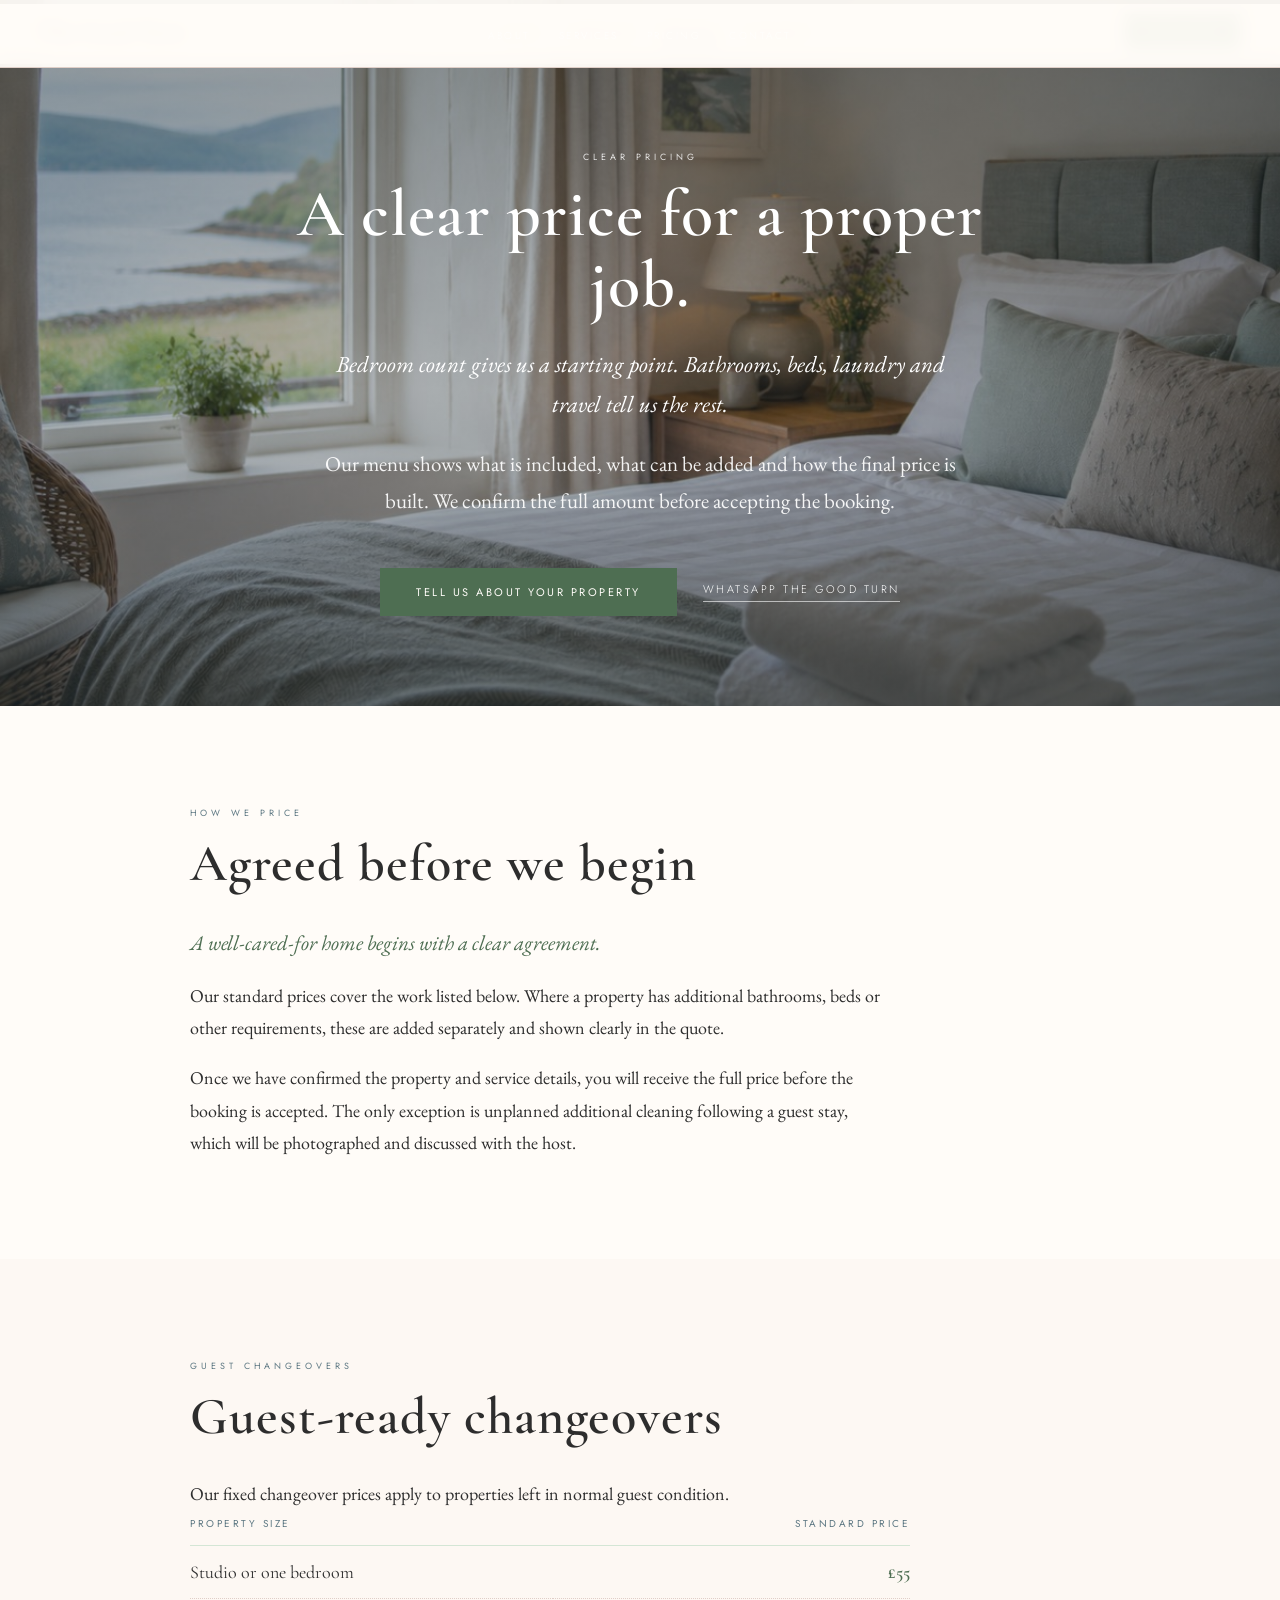
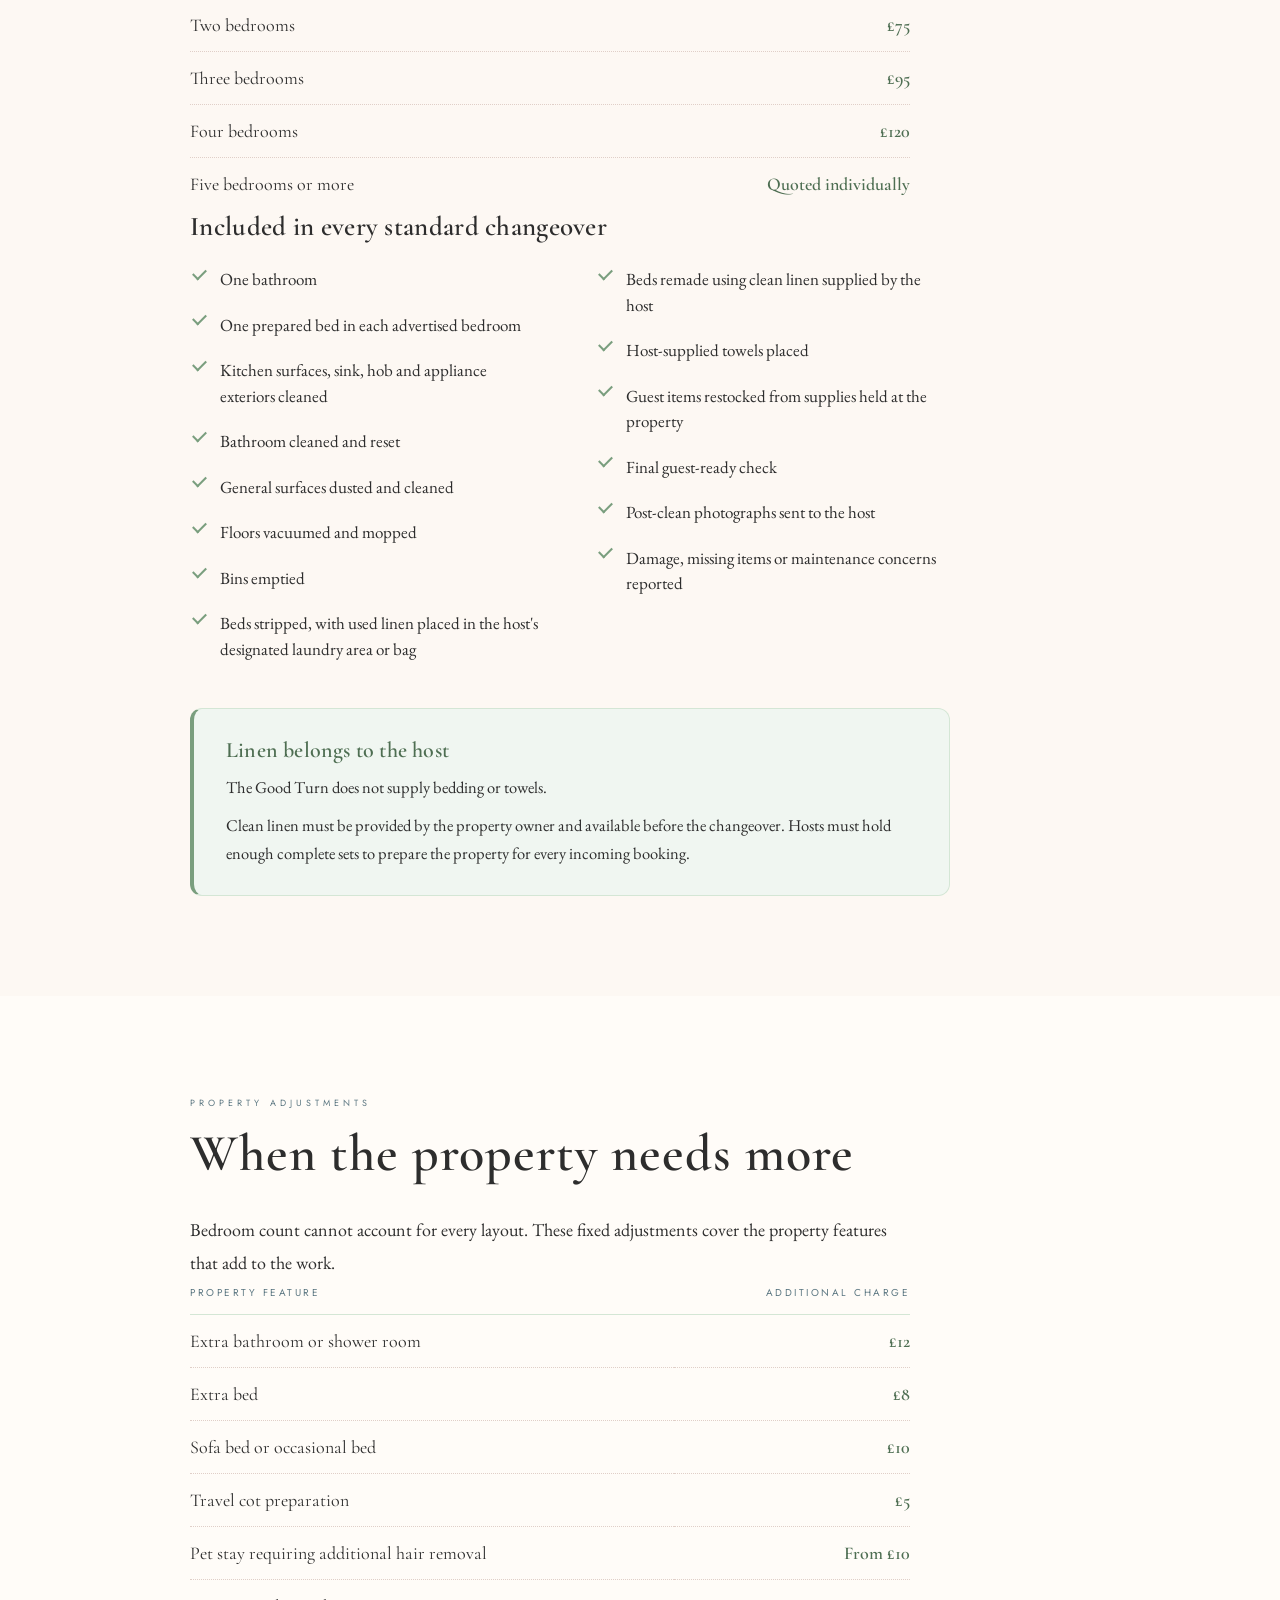
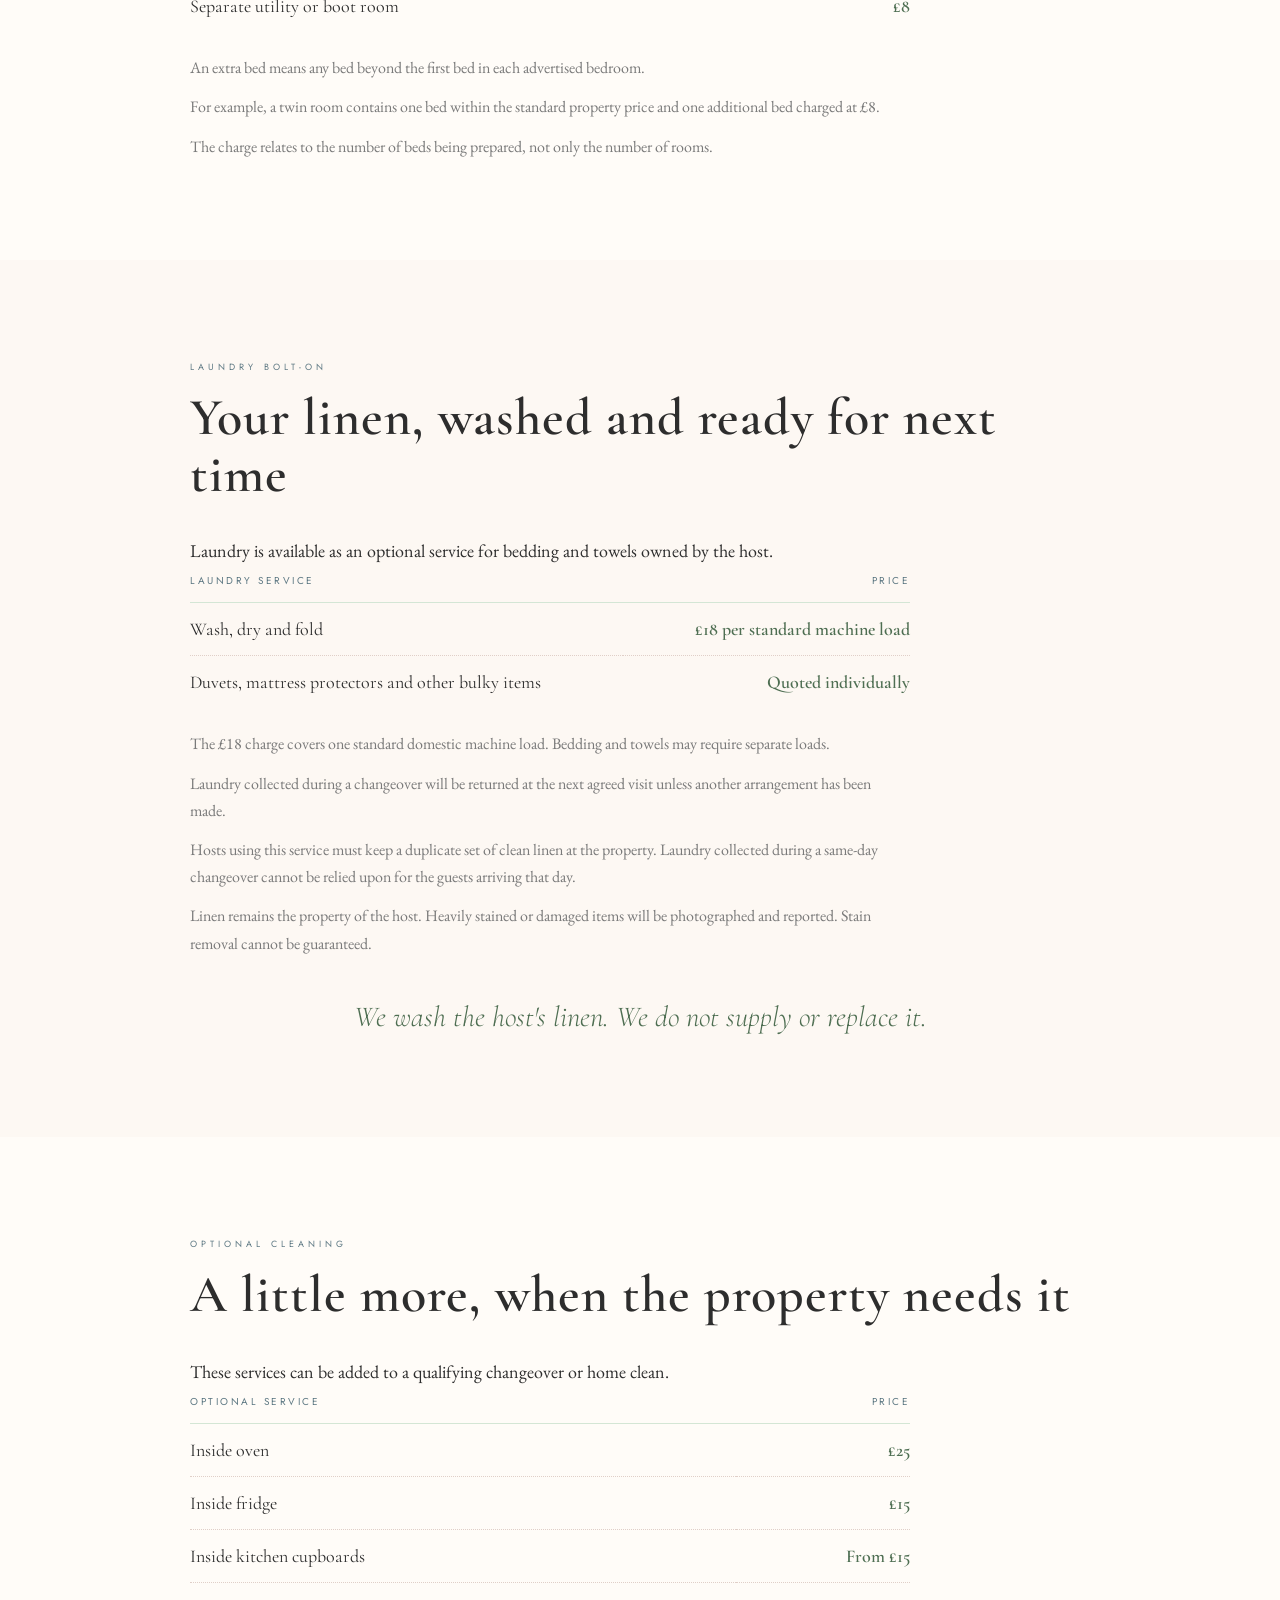
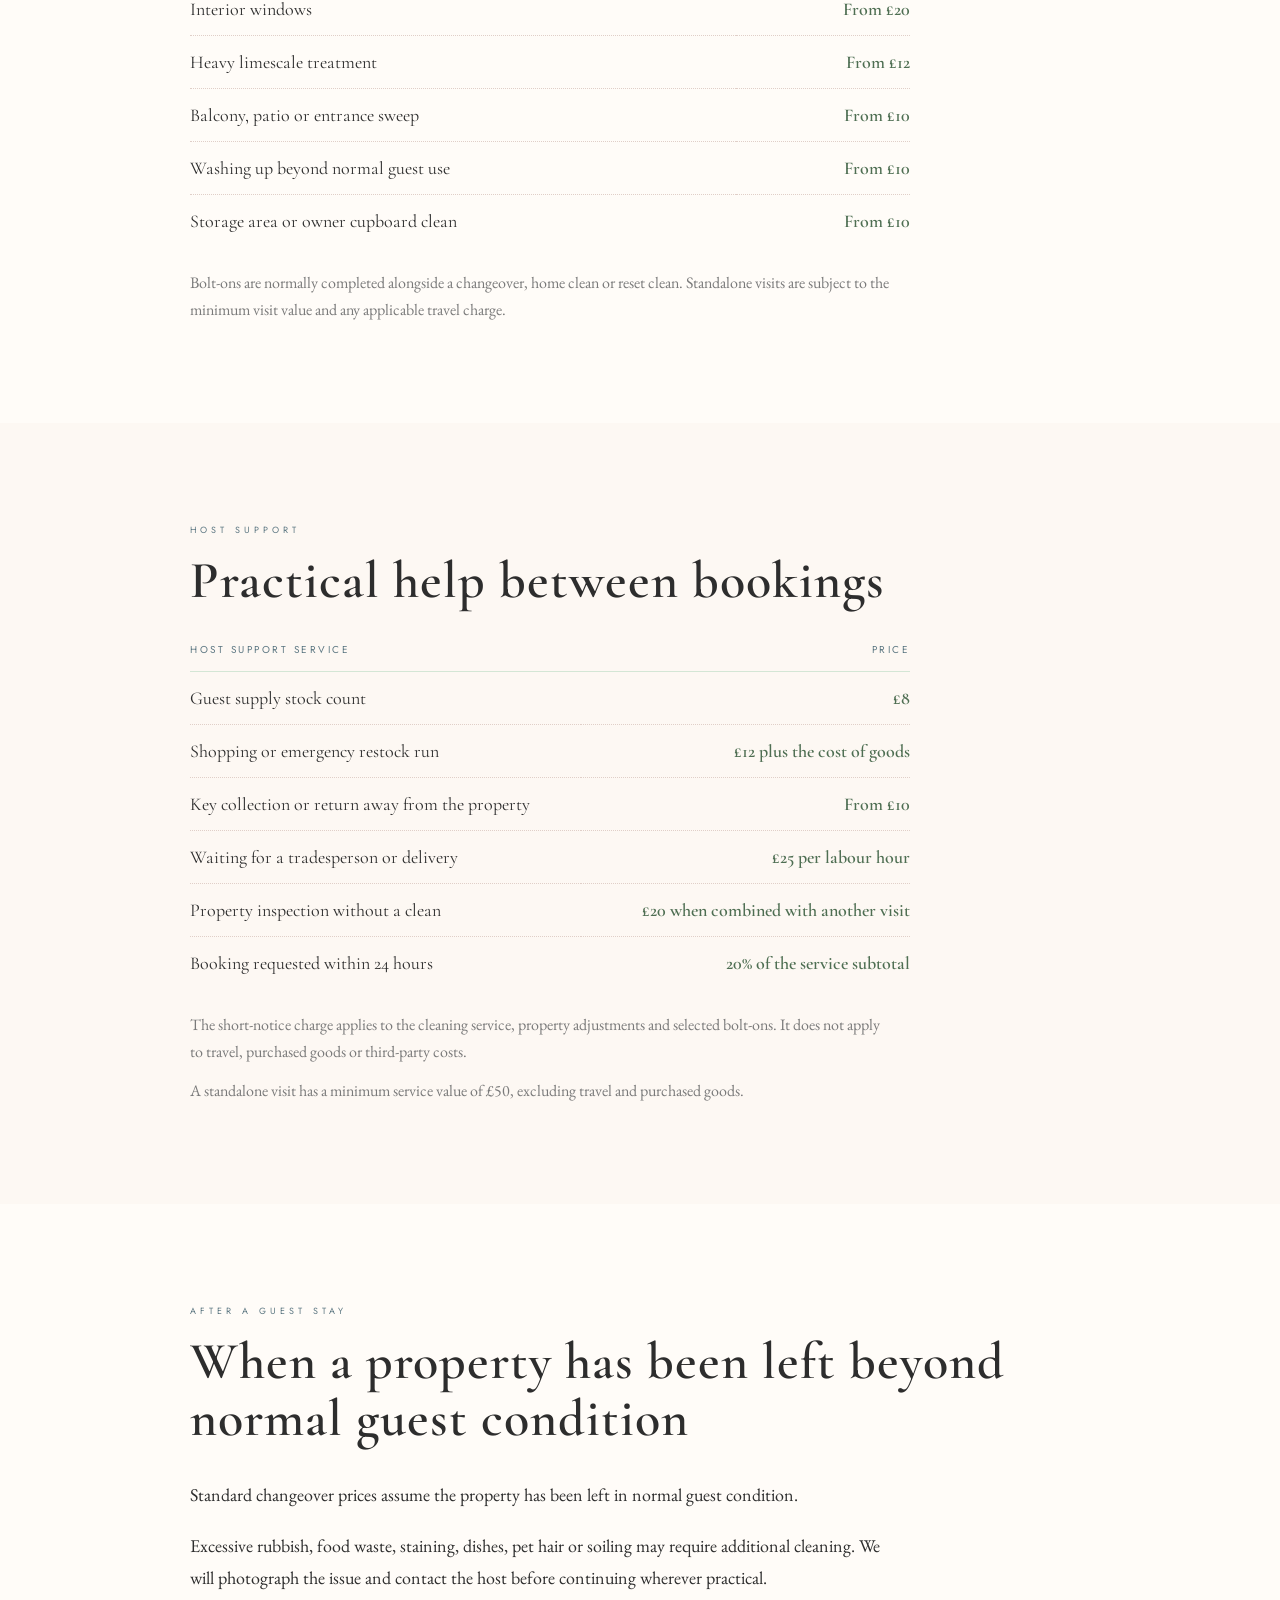
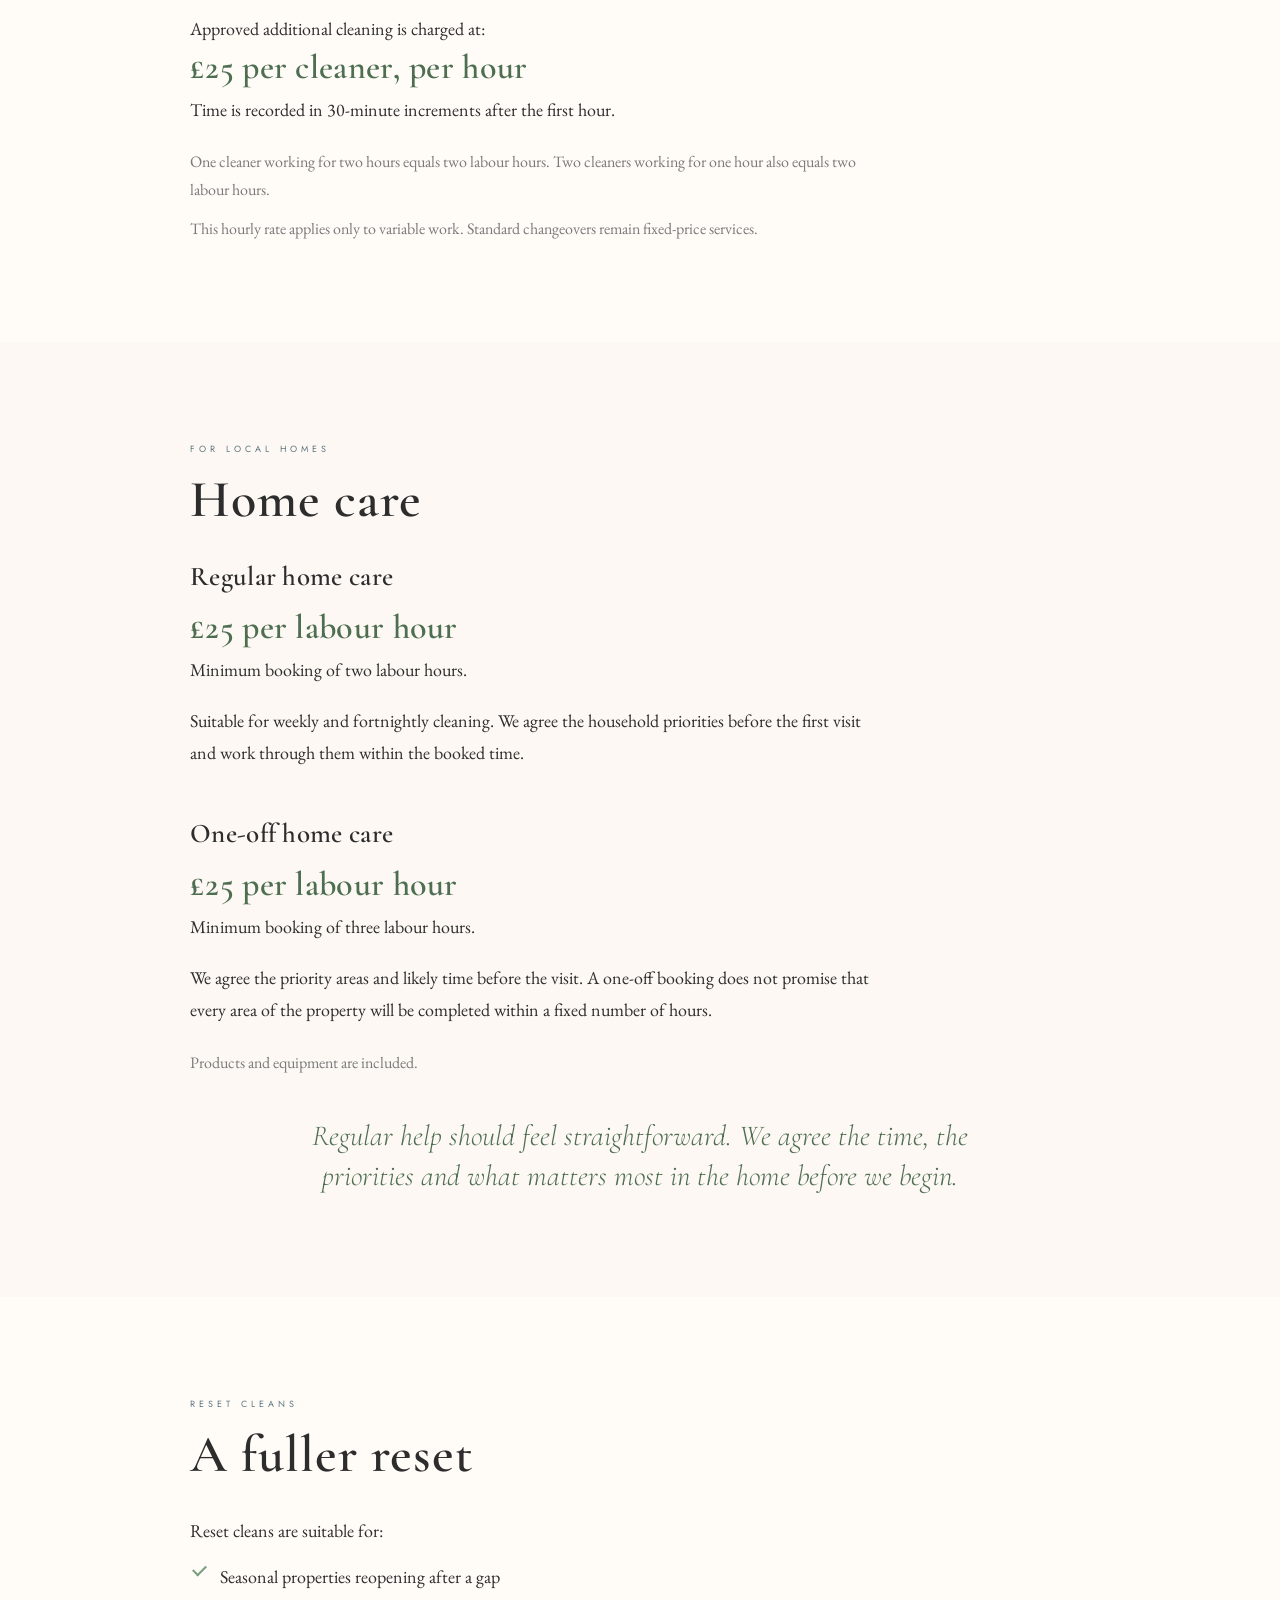
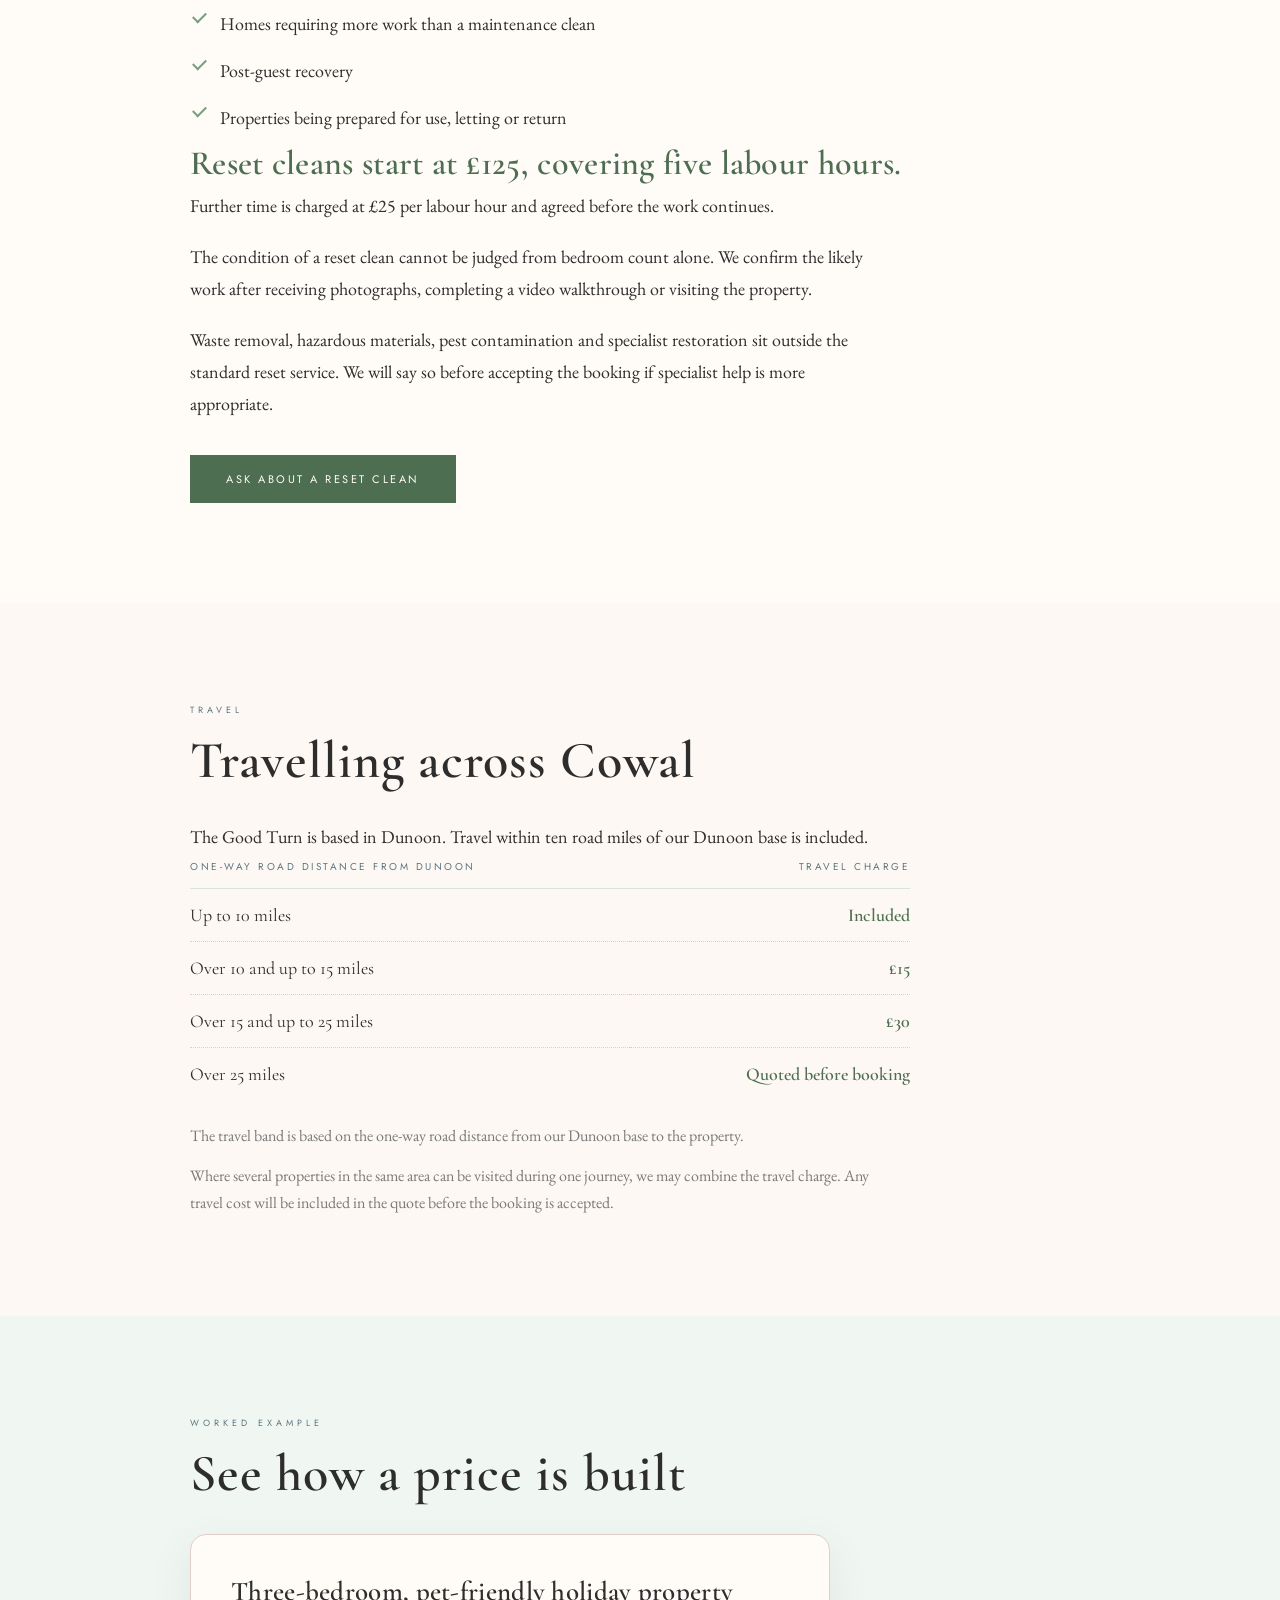
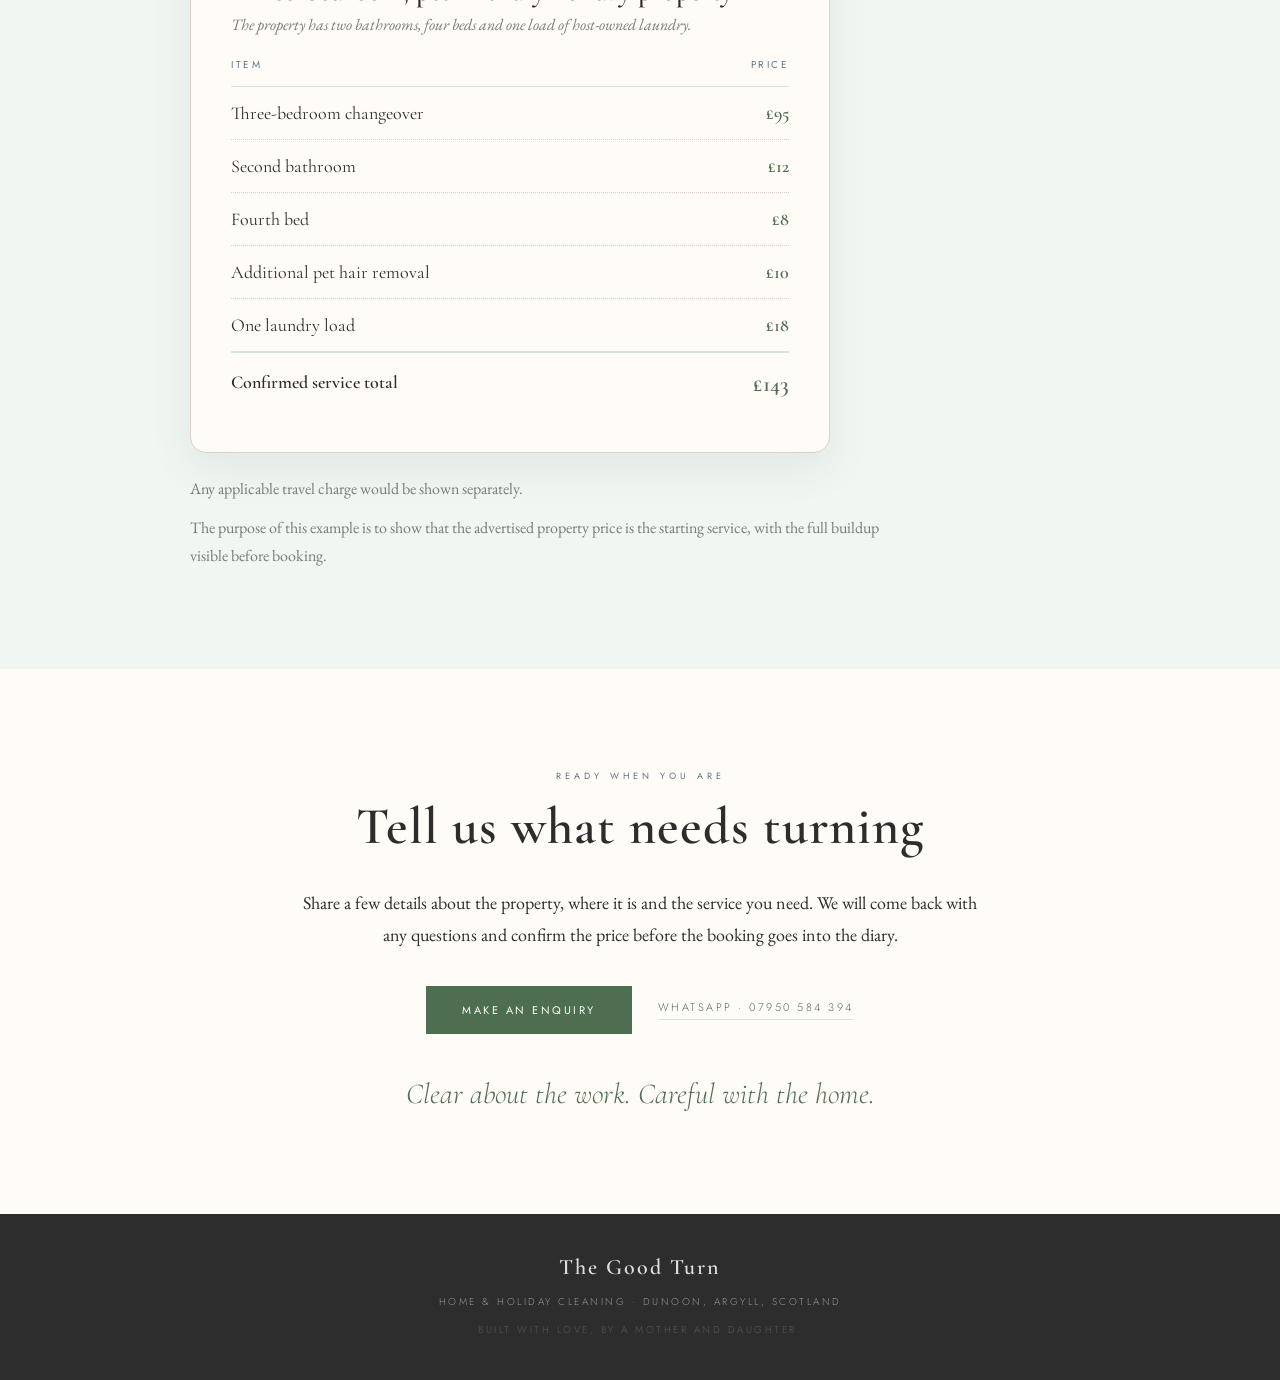
==== pricing.html @ a0f897af "Move pricing to a dedicated page; homepage introduces services Homepage: - Remove the detailed prici" ====
<!DOCTYPE html>
<html lang="en">
<head>
<meta charset="UTF-8">
<meta name="viewport" content="width=device-width, initial-scale=1.0">
<title>Cleaning Prices | The Good Turn, Dunoon</title>
<meta name="description" content="Clear prices for holiday-let changeovers, home cleaning, reset cleans and optional property care services across Dunoon and Cowal.">
<link href="https://fonts.googleapis.com/css2?family=Cormorant+Garamond:ital,wght@0,300;0,400;0,600;1,300;1,400;1,600&family=EB+Garamond:ital,wght@0,400;0,500;1,400&family=Jost:wght@200;300;400;500&display=swap" rel="stylesheet">
<link rel="stylesheet" href="styles.css">
</head>
<body>

<nav>
  <a href="index.html#home" class="nav-brand">The Good Turn</a>
  <ul class="nav-links">
    <li><a href="index.html#about">About</a></li>
    <li><a href="index.html#services">Services</a></li>
    <li><a href="pricing.html" class="active" aria-current="page">Pricing</a></li>
    <li><a href="index.html#contact">Contact</a></li>
  </ul>
  <a href="index.html#contact" class="nav-cta">Book Now</a>
</nav>

<!-- HERO -->
<section class="page-hero">
  <div class="page-hero-overlay"></div>
  <span class="section-label">Clear pricing</span>
  <h1>A clear price for a proper job.</h1>
  <p class="page-hero-sub lead">Bedroom count gives us a starting point. Bathrooms, beds, laundry and travel tell us the rest.</p>
  <p class="page-hero-sub">Our menu shows what is included, what can be added and how the final price is built. We confirm the full amount before accepting the booking.</p>
  <div class="cta-row center">
    <a href="index.html#contact" class="btn-primary">Tell us about your property</a>
    <a href="https://wa.me/447950584394" class="hero-textlink" target="_blank" rel="noopener">WhatsApp The Good Turn</a>
  </div>
</section>

<!-- 3. OPENING STATEMENT -->
<section class="bg-white">
  <div class="section-inner">
    <span class="section-label">How we price</span>
    <h2 class="section-title">Agreed before we begin</h2>
    <div class="prose">
      <p class="lede">A well-cared-for home begins with a clear agreement.</p>
      <p>Our standard prices cover the work listed below. Where a property has additional bathrooms, beds or other requirements, these are added separately and shown clearly in the quote.</p>
      <p>Once we have confirmed the property and service details, you will receive the full price before the booking is accepted. The only exception is unplanned additional cleaning following a guest stay, which will be photographed and discussed with the host.</p>
    </div>
  </div>
</section>

<!-- 4. GUEST CHANGEOVER PRICES -->
<section class="bg-cream">
  <div class="section-inner">
    <span class="section-label">Guest changeovers</span>
    <h2 class="section-title">Guest-ready changeovers</h2>
    <div class="prose"><p>Our fixed changeover prices apply to properties left in normal guest condition.</p></div>
    <div class="table-wrap">
      <table class="price-table">
        <thead>
          <tr><th scope="col">Property size</th><th scope="col">Standard price</th></tr>
        </thead>
        <tbody>
          <tr><td data-label="Property size">Studio or one bedroom</td><td data-label="Standard price">£55</td></tr>
          <tr><td data-label="Property size">Two bedrooms</td><td data-label="Standard price">£75</td></tr>
          <tr><td data-label="Property size">Three bedrooms</td><td data-label="Standard price">£95</td></tr>
          <tr><td data-label="Property size">Four bedrooms</td><td data-label="Standard price">£120</td></tr>
          <tr><td data-label="Property size">Five bedrooms or more</td><td data-label="Standard price">Quoted individually</td></tr>
        </tbody>
      </table>
    </div>

    <div class="subblock">
      <h3 class="block-title">Included in every standard changeover</h3>
      <ul class="checklist">
        <li>One bathroom</li>
        <li>One prepared bed in each advertised bedroom</li>
        <li>Kitchen surfaces, sink, hob and appliance exteriors cleaned</li>
        <li>Bathroom cleaned and reset</li>
        <li>General surfaces dusted and cleaned</li>
        <li>Floors vacuumed and mopped</li>
        <li>Bins emptied</li>
        <li>Beds stripped, with used linen placed in the host's designated laundry area or bag</li>
        <li>Beds remade using clean linen supplied by the host</li>
        <li>Host-supplied towels placed</li>
        <li>Guest items restocked from supplies held at the property</li>
        <li>Final guest-ready check</li>
        <li>Post-clean photographs sent to the host</li>
        <li>Damage, missing items or maintenance concerns reported</li>
      </ul>
    </div>

    <div class="panel">
      <h3>Linen belongs to the host</h3>
      <p>The Good Turn does not supply bedding or towels.</p>
      <p>Clean linen must be provided by the property owner and available before the changeover. Hosts must hold enough complete sets to prepare the property for every incoming booking.</p>
    </div>
  </div>
</section>

<!-- 5. PROPERTY ADJUSTMENTS -->
<section class="bg-white">
  <div class="section-inner">
    <span class="section-label">Property adjustments</span>
    <h2 class="section-title">When the property needs more</h2>
    <div class="prose"><p>Bedroom count cannot account for every layout. These fixed adjustments cover the property features that add to the work.</p></div>
    <div class="table-wrap">
      <table class="price-table">
        <thead>
          <tr><th scope="col">Property feature</th><th scope="col">Additional charge</th></tr>
        </thead>
        <tbody>
          <tr><td data-label="Property feature">Extra bathroom or shower room</td><td data-label="Additional charge">£12</td></tr>
          <tr><td data-label="Property feature">Extra bed</td><td data-label="Additional charge">£8</td></tr>
          <tr><td data-label="Property feature">Sofa bed or occasional bed</td><td data-label="Additional charge">£10</td></tr>
          <tr><td data-label="Property feature">Travel cot preparation</td><td data-label="Additional charge">£5</td></tr>
          <tr><td data-label="Property feature">Pet stay requiring additional hair removal</td><td data-label="Additional charge">From £10</td></tr>
          <tr><td data-label="Property feature">Separate utility or boot room</td><td data-label="Additional charge">£8</td></tr>
        </tbody>
      </table>
    </div>
    <div class="note">
      <p>An extra bed means any bed beyond the first bed in each advertised bedroom.</p>
      <p>For example, a twin room contains one bed within the standard property price and one additional bed charged at £8.</p>
      <p>The charge relates to the number of beds being prepared, not only the number of rooms.</p>
    </div>
  </div>
</section>

<!-- 6. LAUNDRY BOLT-ON -->
<section class="bg-cream">
  <div class="section-inner">
    <span class="section-label">Laundry bolt-on</span>
    <h2 class="section-title">Your linen, washed and ready for next time</h2>
    <div class="prose"><p>Laundry is available as an optional service for bedding and towels owned by the host.</p></div>
    <div class="table-wrap">
      <table class="price-table">
        <thead>
          <tr><th scope="col">Laundry service</th><th scope="col">Price</th></tr>
        </thead>
        <tbody>
          <tr><td data-label="Laundry service">Wash, dry and fold</td><td data-label="Price">£18 per standard machine load</td></tr>
          <tr><td data-label="Laundry service">Duvets, mattress protectors and other bulky items</td><td data-label="Price">Quoted individually</td></tr>
        </tbody>
      </table>
    </div>
    <div class="note">
      <p>The £18 charge covers one standard domestic machine load. Bedding and towels may require separate loads.</p>
      <p>Laundry collected during a changeover will be returned at the next agreed visit unless another arrangement has been made.</p>
      <p>Hosts using this service must keep a duplicate set of clean linen at the property. Laundry collected during a same-day changeover cannot be relied upon for the guests arriving that day.</p>
      <p>Linen remains the property of the host. Heavily stained or damaged items will be photographed and reported. Stain removal cannot be guaranteed.</p>
    </div>
    <p class="statement">We wash the host's linen. We do not supply or replace it.</p>
  </div>
</section>

<!-- 7. OPTIONAL CLEANING SERVICES -->
<section class="bg-white">
  <div class="section-inner">
    <span class="section-label">Optional cleaning</span>
    <h2 class="section-title">A little more, when the property needs it</h2>
    <div class="prose"><p>These services can be added to a qualifying changeover or home clean.</p></div>
    <div class="table-wrap">
      <table class="price-table">
        <thead>
          <tr><th scope="col">Optional service</th><th scope="col">Price</th></tr>
        </thead>
        <tbody>
          <tr><td data-label="Optional service">Inside oven</td><td data-label="Price">£25</td></tr>
          <tr><td data-label="Optional service">Inside fridge</td><td data-label="Price">£15</td></tr>
          <tr><td data-label="Optional service">Inside kitchen cupboards</td><td data-label="Price">From £15</td></tr>
          <tr><td data-label="Optional service">Interior windows</td><td data-label="Price">From £20</td></tr>
          <tr><td data-label="Optional service">Heavy limescale treatment</td><td data-label="Price">From £12</td></tr>
          <tr><td data-label="Optional service">Balcony, patio or entrance sweep</td><td data-label="Price">From £10</td></tr>
          <tr><td data-label="Optional service">Washing up beyond normal guest use</td><td data-label="Price">From £10</td></tr>
          <tr><td data-label="Optional service">Storage area or owner cupboard clean</td><td data-label="Price">From £10</td></tr>
        </tbody>
      </table>
    </div>
    <p class="note">Bolt-ons are normally completed alongside a changeover, home clean or reset clean. Standalone visits are subject to the minimum visit value and any applicable travel charge.</p>
  </div>
</section>

<!-- 8. HOST SUPPORT -->
<section class="bg-cream">
  <div class="section-inner">
    <span class="section-label">Host support</span>
    <h2 class="section-title">Practical help between bookings</h2>
    <div class="table-wrap">
      <table class="price-table">
        <thead>
          <tr><th scope="col">Host support service</th><th scope="col">Price</th></tr>
        </thead>
        <tbody>
          <tr><td data-label="Host support service">Guest supply stock count</td><td data-label="Price">£8</td></tr>
          <tr><td data-label="Host support service">Shopping or emergency restock run</td><td data-label="Price">£12 plus the cost of goods</td></tr>
          <tr><td data-label="Host support service">Key collection or return away from the property</td><td data-label="Price">From £10</td></tr>
          <tr><td data-label="Host support service">Waiting for a tradesperson or delivery</td><td data-label="Price">£25 per labour hour</td></tr>
          <tr><td data-label="Host support service">Property inspection without a clean</td><td data-label="Price">£20 when combined with another visit</td></tr>
          <tr><td data-label="Host support service">Booking requested within 24 hours</td><td data-label="Price">20% of the service subtotal</td></tr>
        </tbody>
      </table>
    </div>
    <div class="note">
      <p>The short-notice charge applies to the cleaning service, property adjustments and selected bolt-ons. It does not apply to travel, purchased goods or third-party costs.</p>
      <p>A standalone visit has a minimum service value of £50, excluding travel and purchased goods.</p>
    </div>
  </div>
</section>

<!-- 9. ADDITIONAL CLEANING AFTER A GUEST STAY -->
<section class="bg-white">
  <div class="section-inner">
    <span class="section-label">After a guest stay</span>
    <h2 class="section-title">When a property has been left beyond normal guest condition</h2>
    <div class="prose">
      <p>Standard changeover prices assume the property has been left in normal guest condition.</p>
      <p>Excessive rubbish, food waste, staining, dishes, pet hair or soiling may require additional cleaning. We will photograph the issue and contact the host before continuing wherever practical.</p>
      <p>Approved additional cleaning is charged at:</p>
    </div>
    <p class="price-headline">£25 per cleaner, per hour</p>
    <div class="prose"><p>Time is recorded in 30-minute increments after the first hour.</p></div>
    <div class="note">
      <p>One cleaner working for two hours equals two labour hours. Two cleaners working for one hour also equals two labour hours.</p>
      <p>This hourly rate applies only to variable work. Standard changeovers remain fixed-price services.</p>
    </div>
  </div>
</section>

<!-- 10. HOME CARE CLEANING -->
<section class="bg-cream">
  <div class="section-inner">
    <span class="section-label">For local homes</span>
    <h2 class="section-title">Home care</h2>
    <div class="subblock">
      <h3 class="block-title">Regular home care</h3>
      <p class="price-headline">£25 per labour hour</p>
      <div class="prose">
        <p>Minimum booking of two labour hours.</p>
        <p>Suitable for weekly and fortnightly cleaning. We agree the household priorities before the first visit and work through them within the booked time.</p>
      </div>
    </div>
    <div class="subblock">
      <h3 class="block-title">One-off home care</h3>
      <p class="price-headline">£25 per labour hour</p>
      <div class="prose">
        <p>Minimum booking of three labour hours.</p>
        <p>We agree the priority areas and likely time before the visit. A one-off booking does not promise that every area of the property will be completed within a fixed number of hours.</p>
      </div>
    </div>
    <p class="note">Products and equipment are included.</p>
    <p class="statement">Regular help should feel straightforward. We agree the time, the priorities and what matters most in the home before we begin.</p>
  </div>
</section>

<!-- 11. RESET CLEANS -->
<section class="bg-white">
  <div class="section-inner">
    <span class="section-label">Reset cleans</span>
    <h2 class="section-title">A fuller reset</h2>
    <div class="prose"><p>Reset cleans are suitable for:</p></div>
    <ul class="tick-list">
      <li>Seasonal properties reopening after a gap</li>
      <li>Homes requiring more work than a maintenance clean</li>
      <li>Post-guest recovery</li>
      <li>Properties being prepared for use, letting or return</li>
    </ul>
    <p class="price-headline">Reset cleans start at £125, covering five labour hours.</p>
    <div class="prose">
      <p>Further time is charged at £25 per labour hour and agreed before the work continues.</p>
      <p>The condition of a reset clean cannot be judged from bedroom count alone. We confirm the likely work after receiving photographs, completing a video walkthrough or visiting the property.</p>
      <p>Waste removal, hazardous materials, pest contamination and specialist restoration sit outside the standard reset service. We will say so before accepting the booking if specialist help is more appropriate.</p>
    </div>
    <div class="cta-row">
      <a href="index.html#contact" class="btn-primary">Ask about a reset clean</a>
    </div>
  </div>
</section>

<!-- 12. TRAVEL -->
<section class="bg-cream">
  <div class="section-inner">
    <span class="section-label">Travel</span>
    <h2 class="section-title">Travelling across Cowal</h2>
    <div class="prose"><p>The Good Turn is based in Dunoon. Travel within ten road miles of our Dunoon base is included.</p></div>
    <div class="table-wrap">
      <table class="price-table">
        <thead>
          <tr><th scope="col">One-way road distance from Dunoon</th><th scope="col">Travel charge</th></tr>
        </thead>
        <tbody>
          <tr><td data-label="One-way road distance from Dunoon">Up to 10 miles</td><td data-label="Travel charge">Included</td></tr>
          <tr><td data-label="One-way road distance from Dunoon">Over 10 and up to 15 miles</td><td data-label="Travel charge">£15</td></tr>
          <tr><td data-label="One-way road distance from Dunoon">Over 15 and up to 25 miles</td><td data-label="Travel charge">£30</td></tr>
          <tr><td data-label="One-way road distance from Dunoon">Over 25 miles</td><td data-label="Travel charge">Quoted before booking</td></tr>
        </tbody>
      </table>
    </div>
    <div class="note">
      <p>The travel band is based on the one-way road distance from our Dunoon base to the property.</p>
      <p>Where several properties in the same area can be visited during one journey, we may combine the travel charge. Any travel cost will be included in the quote before the booking is accepted.</p>
    </div>
  </div>
</section>

<!-- 13. WORKED EXAMPLE -->
<section class="bg-pale">
  <div class="section-inner">
    <span class="section-label">Worked example</span>
    <h2 class="section-title">See how a price is built</h2>
    <div class="example-card">
      <h3 class="block-title">Three-bedroom, pet-friendly holiday property</h3>
      <p class="example-meta">The property has two bathrooms, four beds and one load of host-owned laundry.</p>
      <table class="price-table">
        <thead>
          <tr><th scope="col">Item</th><th scope="col">Price</th></tr>
        </thead>
        <tbody>
          <tr><td data-label="Item">Three-bedroom changeover</td><td data-label="Price">£95</td></tr>
          <tr><td data-label="Item">Second bathroom</td><td data-label="Price">£12</td></tr>
          <tr><td data-label="Item">Fourth bed</td><td data-label="Price">£8</td></tr>
          <tr><td data-label="Item">Additional pet hair removal</td><td data-label="Price">£10</td></tr>
          <tr><td data-label="Item">One laundry load</td><td data-label="Price">£18</td></tr>
          <tr class="total"><td data-label="Item">Confirmed service total</td><td data-label="Price">£143</td></tr>
        </tbody>
      </table>
    </div>
    <div class="note">
      <p>Any applicable travel charge would be shown separately.</p>
      <p>The purpose of this example is to show that the advertised property price is the starting service, with the full buildup visible before booking.</p>
    </div>
  </div>
</section>

<!-- 14. CLOSING -->
<section class="bg-white text-center">
  <div class="section-inner" style="max-width:700px;">
    <span class="section-label">Ready when you are</span>
    <h2 class="section-title">Tell us what needs turning</h2>
    <div class="prose"><p>Share a few details about the property, where it is and the service you need. We will come back with any questions and confirm the price before the booking goes into the diary.</p></div>
    <div class="cta-row center">
      <a href="index.html#contact" class="btn-primary">Make an enquiry</a>
      <a href="https://wa.me/447950584394" class="contact-link" target="_blank" rel="noopener">WhatsApp · 07950 584 394</a>
    </div>
    <p class="statement">Clear about the work. Careful with the home.</p>
  </div>
</section>

<!-- FOOTER -->
<footer>
  <span class="footer-brand">The Good Turn</span>
  <nav class="footer-links" aria-label="Footer">
    <a href="index.html#about">About</a>
    <a href="index.html#services">Services</a>
    <a href="pricing.html">Pricing</a>
    <a href="index.html#contact">Contact</a>
  </nav>
  <p>Home &amp; Holiday Cleaning · Dunoon, Argyll, Scotland</p>
  <p style="margin-top:8px;opacity:0.4;">Built with love, by a mother and daughter.</p>
</footer>

</body>
</html>
---- styles.css ----
/* The Good Turn — shared styles (extracted from index.html so index + pricing stay in sync) */
:root {
    --green: #7a9e7e;
    --green-deep: #4e6e52;
    --green-light: #d4e6d5;
    --green-pale: #f0f6f1;
    --pink: #d4849a;
    --pink-light: #f5e6eb;
    --pink-deep: #a85e75;
    /* Soft coastal blue-grey pulled from the throws & cushions in the photos */
    --slate: #8197a0;
    --slate-light: #dde6e9;
    --slate-deep: #5c7782;
    --cream: #fdf8f3;
    --warm-white: #fffcf8;
    --text: #2d2d2d;
    --text-light: #7a7a7a;
    --rule: #e0cfc8;
  }
  * { margin: 0; padding: 0; box-sizing: border-box; }
  html { scroll-behavior: smooth; }
  body { font-family: 'Cormorant Garamond', Georgia, serif; background: var(--warm-white); color: var(--text); }

  /* NAV */
  nav {
    position: fixed; top: 0; left: 0; right: 0; z-index: 100;
    background: rgba(255,252,248,0.95); backdrop-filter: blur(8px);
    border-bottom: 1px solid var(--rule);
    padding: 0 40px; height: 64px;
    display: flex; align-items: center; justify-content: space-between;
  }
  .nav-brand { font-size: 20px; font-weight: 600; letter-spacing: 1.5px; color: var(--text); text-decoration: none; }
  .nav-links { display: flex; gap: 32px; list-style: none; }
  .nav-links a { font-family: 'Jost', sans-serif; font-size: 10px; font-weight: 300; letter-spacing: 2.25px; text-transform: uppercase; color: var(--text-light); text-decoration: none; transition: color 0.2s; }
  .nav-links a:hover { color: var(--green); }
  .nav-cta { font-family: 'Jost', sans-serif; font-size: 10px; font-weight: 400; letter-spacing: 1.75px; text-transform: uppercase; color: var(--warm-white); background: var(--green); padding: 10px 22px; text-decoration: none; transition: background 0.2s; }
  .nav-cta:hover { background: var(--green-deep); }

  /* HERO */
  .hero {
    min-height: 100vh; display: flex; flex-direction: column; align-items: center; justify-content: center;
    text-align: center; padding: 120px 40px 80px;
    background: url("images/hero-living-room.jpg") center center/cover no-repeat; position: relative; overflow: hidden;
  }
  .hero::before { content: ''; position: absolute; top: -100px; right: -100px; width: 500px; height: 500px; background: radial-gradient(circle, rgba(212,132,154,0.12) 0%, transparent 70%); pointer-events: none; }
  .hero::after { content: ''; position: absolute; bottom: -80px; left: -80px; width: 400px; height: 400px; background: radial-gradient(circle, rgba(122,158,126,0.12) 0%, transparent 70%); pointer-events: none; }
  .hero-leaf { margin-bottom: 32px; animation: floatIn 1s ease both; }
  .hero-tagline { color: rgba(255,255,255,0.9) !important; font-family: 'Jost', sans-serif; font-size: 10px; font-weight: 300; letter-spacing: 4px; text-transform: uppercase; color: var(--green); margin-bottom: 20px; animation: floatIn 1s ease 0.1s both; }
  /* Bug fix: was `font-family: clamp(...)` which is invalid — should size the heading. */
  .hero-title { color: #ffffff !important; font-family: 'Cormorant Garamond', Georgia, serif; font-size: clamp(52px, 8vw, 88px); font-weight: 600; letter-spacing: 3px; line-height: 1; margin-bottom: 24px; animation: floatIn 1s ease 0.2s both; }
  .hero-sub { color: rgba(255,255,255,0.85) !important; font-family: 'EB Garamond', Georgia, serif; font-style: italic; font-size: clamp(18px, 2.5vw, 24px); color: var(--text-light); max-width: 520px; line-height: 1.7; margin-bottom: 48px; animation: floatIn 1s ease 0.3s both; }
  .hero-actions { display: flex; gap: 16px; flex-wrap: wrap; justify-content: center; animation: floatIn 1s ease 0.4s both; }
  .hero-location { color: rgba(255,255,255,0.7) !important; margin-top: 56px; font-family: 'Jost', sans-serif; font-size: 9px; font-weight: 300; letter-spacing: 3px; text-transform: uppercase; color: var(--text-light); animation: floatIn 1s ease 0.5s both; }
  @keyframes floatIn { from { opacity: 0; transform: translateY(20px); } to { opacity: 1; transform: translateY(0); } }

  /* Primary CTA moved from pink to green (sage is now the trust colour). */
  .btn-primary { font-family: 'Jost', sans-serif; font-size: 11px; font-weight: 400; letter-spacing: 2.5px; text-transform: uppercase; color: var(--warm-white); background: var(--green-deep); padding: 16px 36px; text-decoration: none; transition: background 0.2s, transform 0.2s; display: inline-block; }
  .btn-primary:hover { background: var(--green); transform: translateY(-1px); }
  /* Secondary is now a light outline so two solid greens don't clash on the hero photo. */
  .btn-secondary { font-family: 'Jost', sans-serif; font-size: 11px; font-weight: 400; letter-spacing: 2.5px; text-transform: uppercase; color: #ffffff; background: rgba(255,255,255,0.08); border: 1px solid rgba(255,255,255,0.7); padding: 16px 36px; text-decoration: none; transition: all 0.2s; display: inline-block; }
  .btn-secondary:hover { background: rgba(255,255,255,0.18); transform: translateY(-1px); }

  /* SECTIONS */
  section { padding: 100px 40px; }
  .section-inner { max-width: 900px; margin: 0 auto; }
  /* Section eyebrow labels moved off pink onto the coastal blue-grey. */
  .section-label { font-family: 'Jost', sans-serif; font-size: 9px; font-weight: 400; letter-spacing: 4px; text-transform: uppercase; color: var(--slate-deep); margin-bottom: 16px; display: block; }
  .section-title { font-size: clamp(32px, 5vw, 52px); font-weight: 600; letter-spacing: 1px; line-height: 1.1; margin-bottom: 32px; color: var(--text); }
  /* Shared rounded photo used in About / Services / Touches / Contact. */
  .section-image { width: 100%; height: 320px; object-fit: cover; border-radius: 14px; border: 1px solid var(--rule); box-shadow: 0 10px 30px rgba(92,119,130,0.10); }

  /* ABOUT */
  #about { background: var(--warm-white); }
  .about-grid { display: grid; grid-template-columns: 1fr 1fr; gap: 80px; align-items: center; }
  .about-text p { font-family: 'EB Garamond', Georgia, serif; font-size: 19px; line-height: 1.85; color: var(--text); margin-bottom: 20px; }
  .about-text p:last-child { margin-bottom: 0; }
  .about-text p.about-lead { font-style: italic; color: var(--green-deep); }
  /* About aside border moved off pink onto the coastal blue-grey. */
  .about-aside { border-left: 2px solid var(--slate-light); padding-left: 40px; }
  .about-aside blockquote { font-family: 'Cormorant Garamond', Georgia, serif; font-style: italic; font-size: 26px; font-weight: 300; line-height: 1.6; color: var(--green-deep); margin-bottom: 28px; }
  .about-detail { font-family: 'Jost', sans-serif; font-size: 11px; font-weight: 300; letter-spacing: 1.5px; text-transform: uppercase; color: var(--text-light); line-height: 2.4; }

  /* SERVICES */
  #services { background: var(--cream); }
  #services .section-image { margin-bottom: 48px; }
  .services-grid { display: grid; grid-template-columns: repeat(3, 1fr); gap: 24px; margin-top: 48px; }
  /* Cards now have a full soft border + radius (no hard one-line accent), with a little lift. */
  .service-card { background: var(--warm-white); padding: 40px 32px; border: 1px solid var(--rule); border-radius: 14px; box-shadow: 0 8px 24px rgba(92,119,130,0.06); display: flex; flex-direction: column; }
  /* Bespoke sage line icons (replaced the OS emoji so they render identically everywhere and match the brand). */
  .service-card-icon { display: block; width: 38px; height: 38px; margin-bottom: 20px; color: var(--green); }
  .service-card h3 { font-size: 25px; font-weight: 600; letter-spacing: 0.5px; margin-bottom: 12px; color: var(--text); }
  .service-card p { font-family: 'EB Garamond', Georgia, serif; font-style: italic; font-size: 16px; line-height: 1.7; color: var(--text-light); margin-bottom: 24px; }
  .service-list { list-style: none; border-top: 1px solid var(--rule); padding-top: 22px; margin-top: auto; }
  .service-list li { font-family: 'Jost', sans-serif; font-size: 11px; font-weight: 300; letter-spacing: 1.5px; text-transform: uppercase; color: var(--text-light); padding: 8px 0; border-bottom: 1px dotted var(--rule); display: flex; justify-content: space-between; align-items: center; gap: 12px; }
  .service-list li:last-child { border-bottom: none; }
  .service-list .price { font-family: 'Cormorant Garamond', Georgia, serif; font-style: italic; font-size: 18px; color: var(--green-deep); font-weight: 400; letter-spacing: 0; text-transform: none; white-space: nowrap; }
  /* Reset Cleans has no set rates yet — a soft note instead of a price table. */
  .service-note { margin-top: auto; border-top: 1px solid var(--rule); padding-top: 22px; font-family: 'Cormorant Garamond', Georgia, serif; font-style: italic; font-size: 19px; line-height: 1.5; color: var(--green-deep); }

  /* THE GOOD TURN TOUCHES */
  #touches { background: var(--warm-white); }
  .touches-grid { display: grid; grid-template-columns: 1fr 1fr; gap: 64px; align-items: center; margin-top: 8px; }
  .touches-list { list-style: none; }
  .touches-list li { font-family: 'EB Garamond', Georgia, serif; font-size: 18px; line-height: 1.6; color: var(--text); padding: 14px 0 14px 30px; border-bottom: 1px solid var(--rule); position: relative; }
  .touches-list li:last-child { border-bottom: none; }
  /* Tiny sage leaf marker — keeps the green-led identity, with pink reserved as an accent elsewhere. */
  .touches-list li::before { content: ""; position: absolute; left: 4px; top: 22px; width: 9px; height: 9px; border-radius: 0 50% 0 50%; background: var(--green); }

  /* HOW IT WORKS */
  #how { background: var(--green-deep); color: var(--warm-white); }
  #how .section-label { color: var(--green-light); }
  #how .section-title { color: var(--warm-white); }
  .steps { display: grid; grid-template-columns: repeat(3, 1fr); gap: 48px; margin-top: 56px; }
  .step { text-align: center; padding: 0 16px; }
  .step-number { font-family: 'Cormorant Garamond', Georgia, serif; font-size: 72px; font-weight: 300; color: rgba(255,255,255,0.15); line-height: 1; margin-bottom: 16px; display: block; }
  .step h3 { font-size: 22px; font-weight: 600; letter-spacing: 1px; margin-bottom: 12px; color: var(--warm-white); }
  .step p { font-family: 'EB Garamond', Georgia, serif; font-style: italic; font-size: 17px; line-height: 1.7; color: rgba(255,255,255,0.65); }

  /* PRICING */
  #pricing { background: var(--warm-white); }
  .pricing-note { font-family: 'EB Garamond', Georgia, serif; font-style: italic; font-size: 19px; line-height: 1.7; color: var(--text-light); max-width: 560px; margin-bottom: 32px; }
  /* Rate pill moved off pink onto green; softened to a rounded pill. */
  .rate-pill { display: inline-block; background: var(--green-pale); border: 1px solid var(--green-light); border-radius: 40px; padding: 12px 28px; margin-bottom: 48px; font-family: 'Cormorant Garamond', Georgia, serif; font-size: 22px; font-weight: 600; color: var(--green-deep); letter-spacing: 1px; }
  .pricing-tables { display: grid; grid-template-columns: 1fr 1fr; gap: 48px; }
  .pricing-table h3 { font-family: 'Jost', sans-serif; font-size: 9.5px; font-weight: 400; letter-spacing: 3px; text-transform: uppercase; color: var(--green-deep); padding-bottom: 12px; border-bottom: 1px solid var(--green-light); }
  .price-row { display: flex; justify-content: space-between; align-items: baseline; padding: 12px 0; border-bottom: 1px dotted var(--rule); }
  .price-row:last-child { border-bottom: none; }
  .price-row-name { font-size: 18px; color: var(--text); }
  .price-row-detail { font-style: italic; font-size: 13px; color: var(--text-light); display: block; margin-top: 2px; }
  .price-row-amount { font-size: 20px; font-weight: 600; color: var(--green-deep); }
  .price-row-amount .from { font-size: 13px; font-weight: 300; font-style: italic; color: var(--text-light); }

  /* TESTIMONIALS */
  #testimonials { background: var(--pink-light); text-align: center; position: relative; }
  #testimonials::before { content: ""; position: absolute; inset: 0; background: rgba(253,232,235,0.88); z-index: 0; }
  #testimonials .section-inner { position: relative; z-index: 1; }
  .testimonial-placeholder { max-width: 600px; margin: 0 auto; padding: 40px 0; }
  .testimonial-heading { font-family: 'Cormorant Garamond', Georgia, serif; font-size: 34px; font-weight: 600; letter-spacing: 0.5px; line-height: 1.2; color: var(--pink-deep); margin-bottom: 18px; }
  .testimonial-body { font-family: 'EB Garamond', Georgia, serif; font-style: italic; font-size: 21px; line-height: 1.75; color: var(--text); }

  /* CONTACT */
  #contact { background: var(--cream); text-align: center; }
  #contact .section-inner { max-width: 700px; }
  #contact .section-image { height: 280px; margin-bottom: 44px; }
  .enquiry-form { width: 100%; margin: 0 auto 40px; text-align: left; }
  .form-row { display: grid; grid-template-columns: 1fr 1fr; gap: 20px; margin-bottom: 20px; }
  .form-group { display: flex; flex-direction: column; gap: 8px; margin-bottom: 20px; }
  .form-group label { font-family: 'Jost', sans-serif; font-size: 10px; font-weight: 400; letter-spacing: 2.5px; text-transform: uppercase; color: var(--text-light); }
  .form-group input, .form-group select, .form-group textarea { font-family: 'Cormorant Garamond', Georgia, serif; font-size: 17px; color: var(--text); background: transparent; border: none; border-bottom: 1px solid var(--rule); padding: 10px 0; outline: none; transition: border-color 0.2s; width: 100%; }
  .form-group input:focus, .form-group select:focus, .form-group textarea:focus { border-bottom-color: var(--green); }
  .form-group select { cursor: pointer; appearance: none; background-image: url("data:image/svg+xml,%3Csvg xmlns='http://www.w3.org/2000/svg' width='12' height='8' viewBox='0 0 12 8'%3E%3Cpath d='M1 1l5 5 5-5' stroke='%237a7a7a' stroke-width='1.5' fill='none'/%3E%3C/svg%3E"); background-repeat: no-repeat; background-position: right 4px center; padding-right: 24px; }
  .form-group textarea { resize: vertical; min-height: 80px; line-height: 1.6; }
  .form-group input[type="date"] { color: var(--text); }
  .form-submit { font-family: 'Jost', sans-serif; font-size: 11px; font-weight: 400; letter-spacing: 2.5px; text-transform: uppercase; color: var(--warm-white); background: var(--green); border: none; padding: 16px 40px; cursor: pointer; transition: background 0.2s; margin-top: 8px; }
  .form-submit:hover { background: var(--green-deep); }
  .form-success { display: none; font-family: 'EB Garamond', Georgia, serif; font-style: italic; font-size: 20px; color: var(--green-deep); padding: 24px 0; text-align: center; }
  @media (max-width: 768px) { .form-row { grid-template-columns: 1fr; gap: 0; } }
  .contact-sub { font-family: 'EB Garamond', Georgia, serif; font-style: italic; font-size: 20px; line-height: 1.7; color: var(--text-light); margin-bottom: 40px; }
  .contact-options { display: flex; flex-direction: column; gap: 20px; align-items: center; margin-bottom: 40px; }
  .contact-link { font-family: 'Jost', sans-serif; font-size: 11px; font-weight: 300; letter-spacing: 2.5px; text-transform: uppercase; color: var(--green-deep); text-decoration: none; border-bottom: 1px solid var(--green-light); padding-bottom: 4px; transition: border-color 0.2s, color 0.2s; }
  .contact-link:hover { color: var(--pink-deep); border-color: var(--pink); }
  .contact-note { font-family: 'Jost', sans-serif; font-size: 10px; font-weight: 300; letter-spacing: 2.5px; text-transform: uppercase; color: var(--text-light); }

  /* FOOTER */
  footer { background: var(--text); color: rgba(255,255,255,0.5); text-align: center; padding: 40px; }
  .footer-brand { font-family: 'Cormorant Garamond', Georgia, serif; font-size: 22px; font-weight: 600; color: rgba(255,255,255,0.85); letter-spacing: 2px; display: block; margin-bottom: 12px; }
  footer p { font-family: 'Jost', sans-serif; font-size: 10px; font-weight: 300; letter-spacing: 2.5px; text-transform: uppercase; line-height: 2; }

  /* RESPONSIVE */
  @media (max-width: 768px) {
    nav { padding: 0 20px; }
    .nav-links { display: none; }
    section { padding: 70px 24px; }
    .about-grid { grid-template-columns: 1fr; gap: 40px; }
    .about-aside { border-left: none; border-top: 2px solid var(--slate-light); padding-left: 0; padding-top: 32px; }
    .services-grid { grid-template-columns: 1fr; }
    .touches-grid { grid-template-columns: 1fr; gap: 36px; }
    .steps { grid-template-columns: 1fr; gap: 32px; }
    .pricing-tables { grid-template-columns: 1fr; }
    .hero-actions { flex-direction: column; align-items: center; }
  }

/* ============================================================
   ADDITIONS — pricing page, footer nav, active nav, form bits
   ============================================================ */

/* Accessibility: always-visible keyboard focus */
a:focus-visible, button:focus-visible, input:focus-visible,
select:focus-visible, textarea:focus-visible {
  outline: 2px solid var(--green); outline-offset: 3px; border-radius: 2px;
}

/* Active nav item (used on the pricing page) */
.nav-links a.active { color: var(--green-deep); border-bottom: 2px solid var(--green); padding-bottom: 3px; }

/* Footer navigation (also gives mobile users a way to reach every section) */
.footer-links { display: flex; flex-wrap: wrap; gap: 14px 28px; justify-content: center; margin: 4px 0 22px; }
.footer-links a { font-family: 'Jost', sans-serif; font-size: 10px; font-weight: 300; letter-spacing: 2.5px; text-transform: uppercase; color: rgba(255,255,255,0.6); text-decoration: none; transition: color 0.2s; }
.footer-links a:hover { color: rgba(255,255,255,0.95); }

/* Homepage service cards — fuller description + group CTA (prices removed) */
.service-card p.service-card-desc { font-style: normal; font-size: 16px; line-height: 1.7; color: var(--text); margin-bottom: 0; }
.services-cta { text-align: center; margin-top: 46px; }

/* Utility section backgrounds (pricing page rhythm) */
.bg-cream { background: var(--cream); }
.bg-white { background: var(--warm-white); }
.bg-pale  { background: var(--green-pale); }

/* ---- Pricing page hero ---- */
.page-hero {
  position: relative; min-height: 66vh;
  display: flex; flex-direction: column; align-items: center; justify-content: center;
  text-align: center; padding: 150px 40px 90px;
  background: url("images/services-bedroom.jpg") center center/cover no-repeat; overflow: hidden;
}
.page-hero-overlay { position: absolute; inset: 0; z-index: 0;
  background: linear-gradient(to bottom, rgba(40,54,60,0.52) 0%, rgba(40,54,60,0.34) 55%, rgba(40,54,60,0.56) 100%); }
.page-hero > *:not(.page-hero-overlay) { position: relative; z-index: 1; }
.page-hero .section-label { color: rgba(255,255,255,0.85); }
.page-hero h1 { font-family: 'Cormorant Garamond', Georgia, serif; color: #fff;
  font-size: clamp(40px, 6vw, 66px); font-weight: 600; letter-spacing: 1px; line-height: 1.08; margin-bottom: 22px; max-width: 760px; }
.page-hero-sub { font-family: 'EB Garamond', Georgia, serif; color: rgba(255,255,255,0.92);
  font-size: clamp(17px, 2.1vw, 21px); line-height: 1.75; max-width: 640px; margin: 0 auto 14px; }
.page-hero-sub.lead { font-style: italic; color: #fff; font-size: clamp(18px, 2.4vw, 23px); margin-bottom: 22px; }
.page-hero-actions { display: flex; gap: 18px 26px; flex-wrap: wrap; justify-content: center; align-items: center; margin-top: 30px; }
.hero-textlink { font-family: 'Jost', sans-serif; font-size: 11px; font-weight: 300; letter-spacing: 2.5px; text-transform: uppercase; color: #fff; text-decoration: none; border-bottom: 1px solid rgba(255,255,255,0.6); padding-bottom: 4px; transition: border-color 0.2s; }
.hero-textlink:hover { border-color: #fff; }

/* ---- Pricing page prose + blocks ---- */
.prose p { font-family: 'EB Garamond', Georgia, serif; font-size: 18px; line-height: 1.8; color: var(--text); margin-bottom: 18px; max-width: 700px; }
.prose p:last-child { margin-bottom: 0; }
.prose p.lede { font-style: italic; font-size: 21px; color: var(--green-deep); }
.block-title { font-family: 'Cormorant Garamond', Georgia, serif; font-size: 27px; font-weight: 600; letter-spacing: 0.3px; color: var(--text); margin: 0 0 14px; }
.price-headline { font-family: 'Cormorant Garamond', Georgia, serif; font-size: clamp(26px, 4vw, 34px); font-weight: 600; color: var(--green-deep); margin: 2px 0 6px; letter-spacing: 0.3px; }
.note { font-family: 'EB Garamond', Georgia, serif; font-size: 16px; line-height: 1.7; color: var(--text-light); margin-top: 22px; max-width: 700px; }
.note strong { color: var(--text); font-weight: 600; }
.subblock + .subblock { margin-top: 48px; }

/* Standout statement lines, in the site's serif voice */
.statement { font-family: 'Cormorant Garamond', Georgia, serif; font-style: italic; font-weight: 300;
  font-size: clamp(22px, 3vw, 29px); line-height: 1.4; color: var(--green-deep); text-align: center; max-width: 660px; margin: 40px auto 0; }

/* Highlighted information panel */
.panel { background: var(--green-pale); border: 1px solid var(--green-light); border-left: 4px solid var(--green); border-radius: 12px; padding: 28px 32px; margin-top: 36px; max-width: 760px; }
.panel.slate { background: #eef3f4; border-color: var(--slate-light); border-left-color: var(--slate); }
.panel h3 { font-family: 'Cormorant Garamond', Georgia, serif; font-size: 22px; font-weight: 600; color: var(--green-deep); margin-bottom: 10px; letter-spacing: 0.2px; }
.panel.slate h3 { color: var(--slate-deep); }
.panel p { font-family: 'EB Garamond', Georgia, serif; font-size: 16.5px; line-height: 1.7; color: var(--text); margin-bottom: 10px; }
.panel p:last-child { margin-bottom: 0; }

/* ---- Pricing tables (real <table>, stack on mobile) ---- */
.price-table { width: 100%; border-collapse: collapse; margin: 6px 0 0; }
.price-table th { font-family: 'Jost', sans-serif; font-size: 10px; font-weight: 400; letter-spacing: 2.5px; text-transform: uppercase; color: var(--slate-deep); text-align: left; padding: 0 0 14px; border-bottom: 1px solid var(--green-light); }
.price-table th:last-child { text-align: right; }
.price-table td { font-family: 'Cormorant Garamond', Georgia, serif; font-size: 18px; color: var(--text); padding: 15px 0; border-bottom: 1px dotted var(--rule); vertical-align: top; }
.price-table td:last-child { text-align: right; font-weight: 600; color: var(--green-deep); padding-left: 18px; }
.price-table tr:last-child td { border-bottom: none; }
.price-table .sub { display: block; font-family: 'EB Garamond', Georgia, serif; font-style: italic; font-size: 13.5px; color: var(--text-light); margin-top: 3px; font-weight: 400; }
.price-table tr.total td { border-top: 2px solid var(--green-light); border-bottom: none; padding-top: 18px; font-weight: 600; }
.price-table tr.total td:last-child { font-size: 22px; }

.table-wrap { max-width: 720px; }

/* Worked example card */
.example-card { background: var(--warm-white); border: 1px solid var(--rule); border-radius: 16px; box-shadow: 0 14px 40px rgba(92,119,130,0.10); padding: 40px; max-width: 640px; margin-top: 8px; }
.example-card .block-title { margin-bottom: 6px; }
.example-card .example-meta { font-family: 'EB Garamond', Georgia, serif; font-style: italic; font-size: 16px; color: var(--text-light); margin-bottom: 22px; }

/* Included checklist */
.checklist { list-style: none; columns: 2; column-gap: 52px; margin-top: 10px; max-width: 760px; }
.checklist li { break-inside: avoid; font-family: 'EB Garamond', Georgia, serif; font-size: 17px; line-height: 1.5; color: var(--text); padding: 10px 0 10px 30px; position: relative; }
.checklist li::before { content: ""; position: absolute; left: 3px; top: 0.7em; width: 11px; height: 6px; border-left: 2px solid var(--green); border-bottom: 2px solid var(--green); transform: rotate(-45deg); }

/* Reset clean suitability list (simple ticked list, single column) */
.tick-list { list-style: none; margin: 6px 0 0; max-width: 700px; }
.tick-list li { font-family: 'EB Garamond', Georgia, serif; font-size: 18px; line-height: 1.5; color: var(--text); padding: 10px 0 10px 30px; position: relative; }
.tick-list li::before { content: ""; position: absolute; left: 3px; top: 0.62em; width: 11px; height: 6px; border-left: 2px solid var(--green); border-bottom: 2px solid var(--green); transform: rotate(-45deg); }

/* CTA row used inside pricing sections */
.inline-cta { margin-top: 36px; }

/* ---- Enquiry form: checkbox group + fieldset (optional services) ---- */
.form-group fieldset { border: none; padding: 0; margin: 0; }
.form-group legend { font-family: 'Jost', sans-serif; font-size: 10px; font-weight: 400; letter-spacing: 2.5px; text-transform: uppercase; color: var(--text-light); margin-bottom: 14px; padding: 0; }
.checkbox-group { display: grid; grid-template-columns: 1fr 1fr; gap: 12px 24px; }
.checkbox-group label { display: flex; align-items: flex-start; gap: 10px; font-family: 'Cormorant Garamond', Georgia, serif; font-size: 16px; letter-spacing: 0; text-transform: none; color: var(--text); cursor: pointer; line-height: 1.4; }
.checkbox-group input[type="checkbox"] { width: 16px; height: 16px; margin-top: 3px; accent-color: var(--green); flex: 0 0 auto; }

/* ---- Responsive: stack price tables into labelled cards, no sideways scroll ---- */
@media (max-width: 768px) {
  .page-hero { min-height: 60vh; padding: 120px 24px 70px; }
  .checklist { columns: 1; }
  .checkbox-group { grid-template-columns: 1fr; }
  .example-card { padding: 28px 22px; }

  /* visually hide the header row but keep it for screen readers */
  .price-table thead { position: absolute; width: 1px; height: 1px; padding: 0; margin: -1px; overflow: hidden; clip: rect(0 0 0 0); white-space: nowrap; border: 0; }
  .price-table tr { display: block; border: 1px solid var(--rule); border-radius: 10px; background: var(--warm-white); padding: 4px 16px; margin-bottom: 14px; }
  .price-table td { display: flex; justify-content: space-between; align-items: baseline; gap: 18px; text-align: left; padding: 11px 0; border-bottom: 1px dotted var(--rule); }
  .price-table tr td:last-child { border-bottom: none; padding-left: 0; }
  .price-table td::before { content: attr(data-label); font-family: 'Jost', sans-serif; font-size: 9.5px; font-weight: 400; letter-spacing: 1.5px; text-transform: uppercase; color: var(--text-light); flex: 0 0 auto; padding-top: 3px; }
  .price-table td:last-child { color: var(--green-deep); }
  .price-table .sub { margin-top: 2px; }
  .price-table tr.total { background: var(--green-pale); border-color: var(--green-light); }
  .price-table tr.total td { border-top: none; padding-top: 11px; }
}

/* Multi-paragraph note blocks inherit the note styling */
.note p { font-family: inherit; font-size: inherit; line-height: inherit; color: inherit; margin: 0 0 12px; }
.note p:last-child { margin-bottom: 0; }

/* Reusable CTA row (hero + closing) */
.cta-row { display: flex; gap: 18px 26px; flex-wrap: wrap; align-items: center; margin-top: 34px; }
.cta-row.center { justify-content: center; }

/* Centered section helper (closing block) */
.text-center { text-align: center; }
.text-center .prose p, .text-center .statement { margin-left: auto; margin-right: auto; }
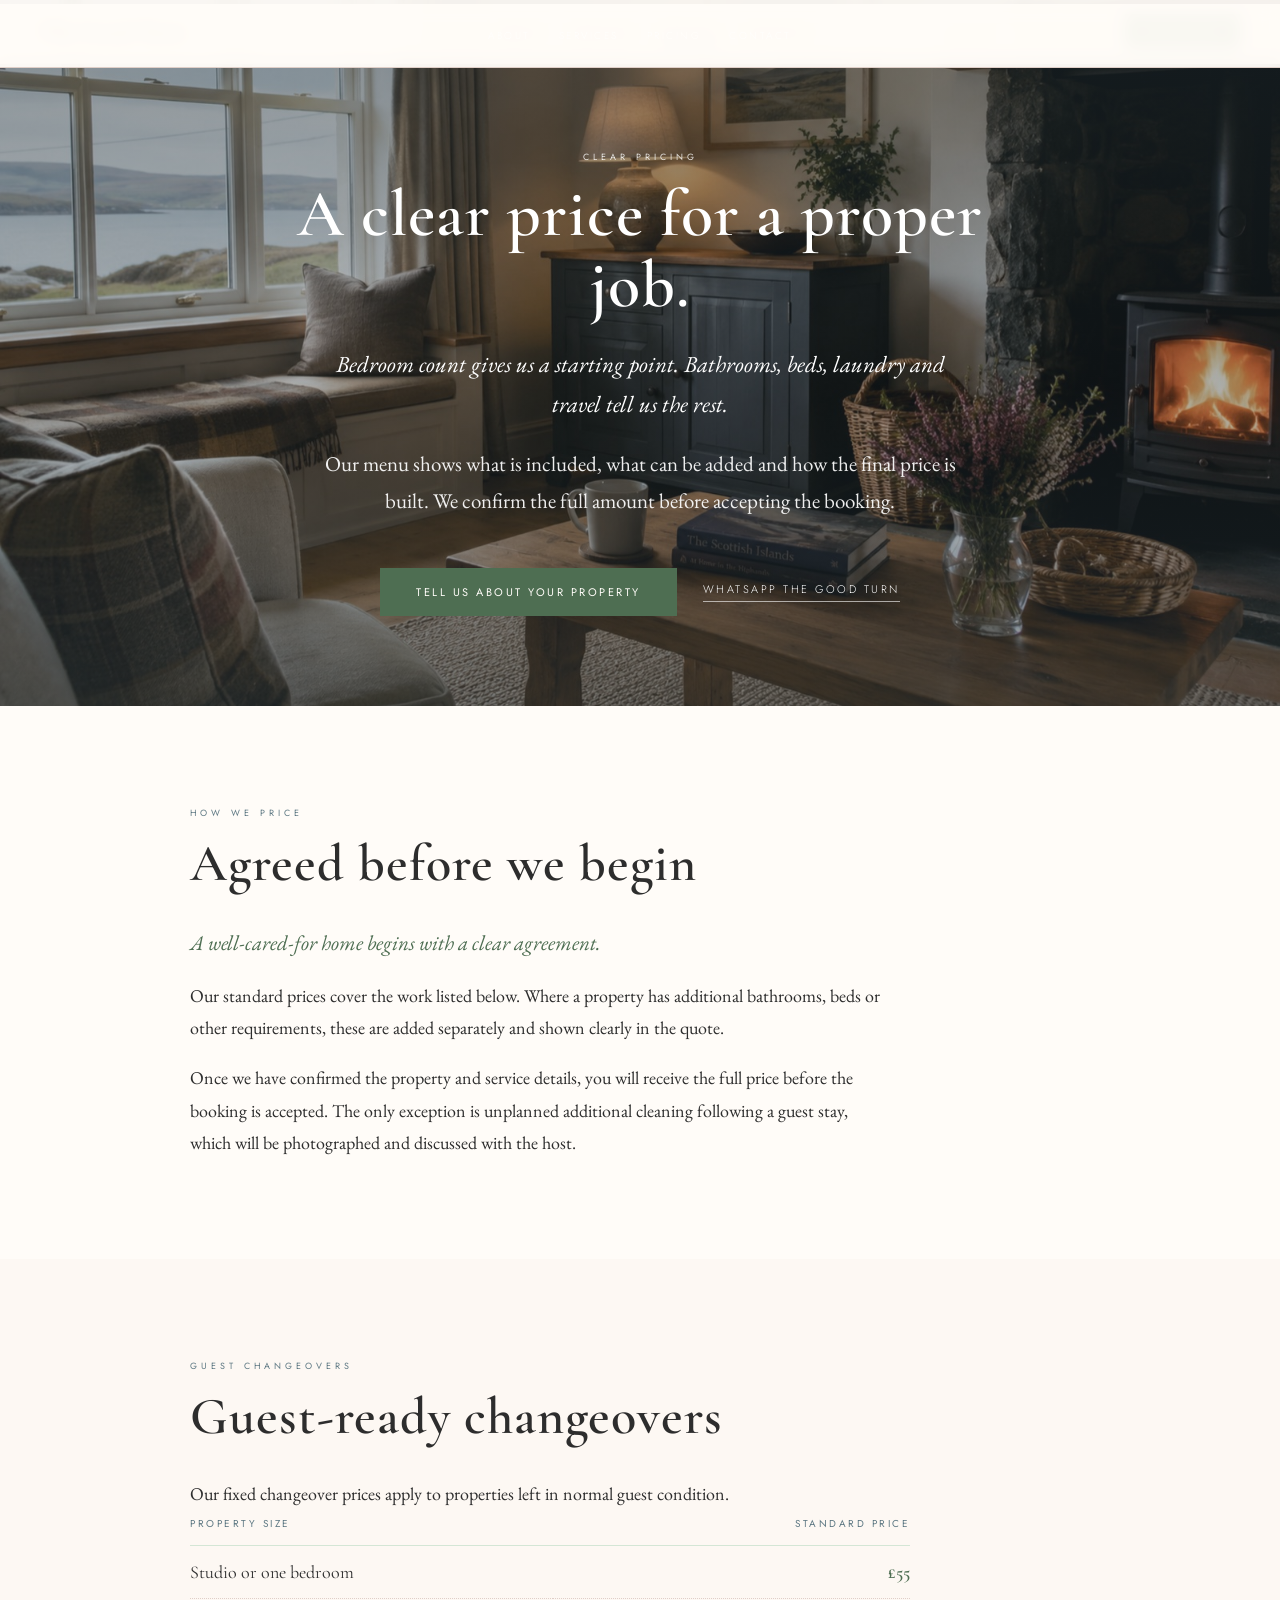
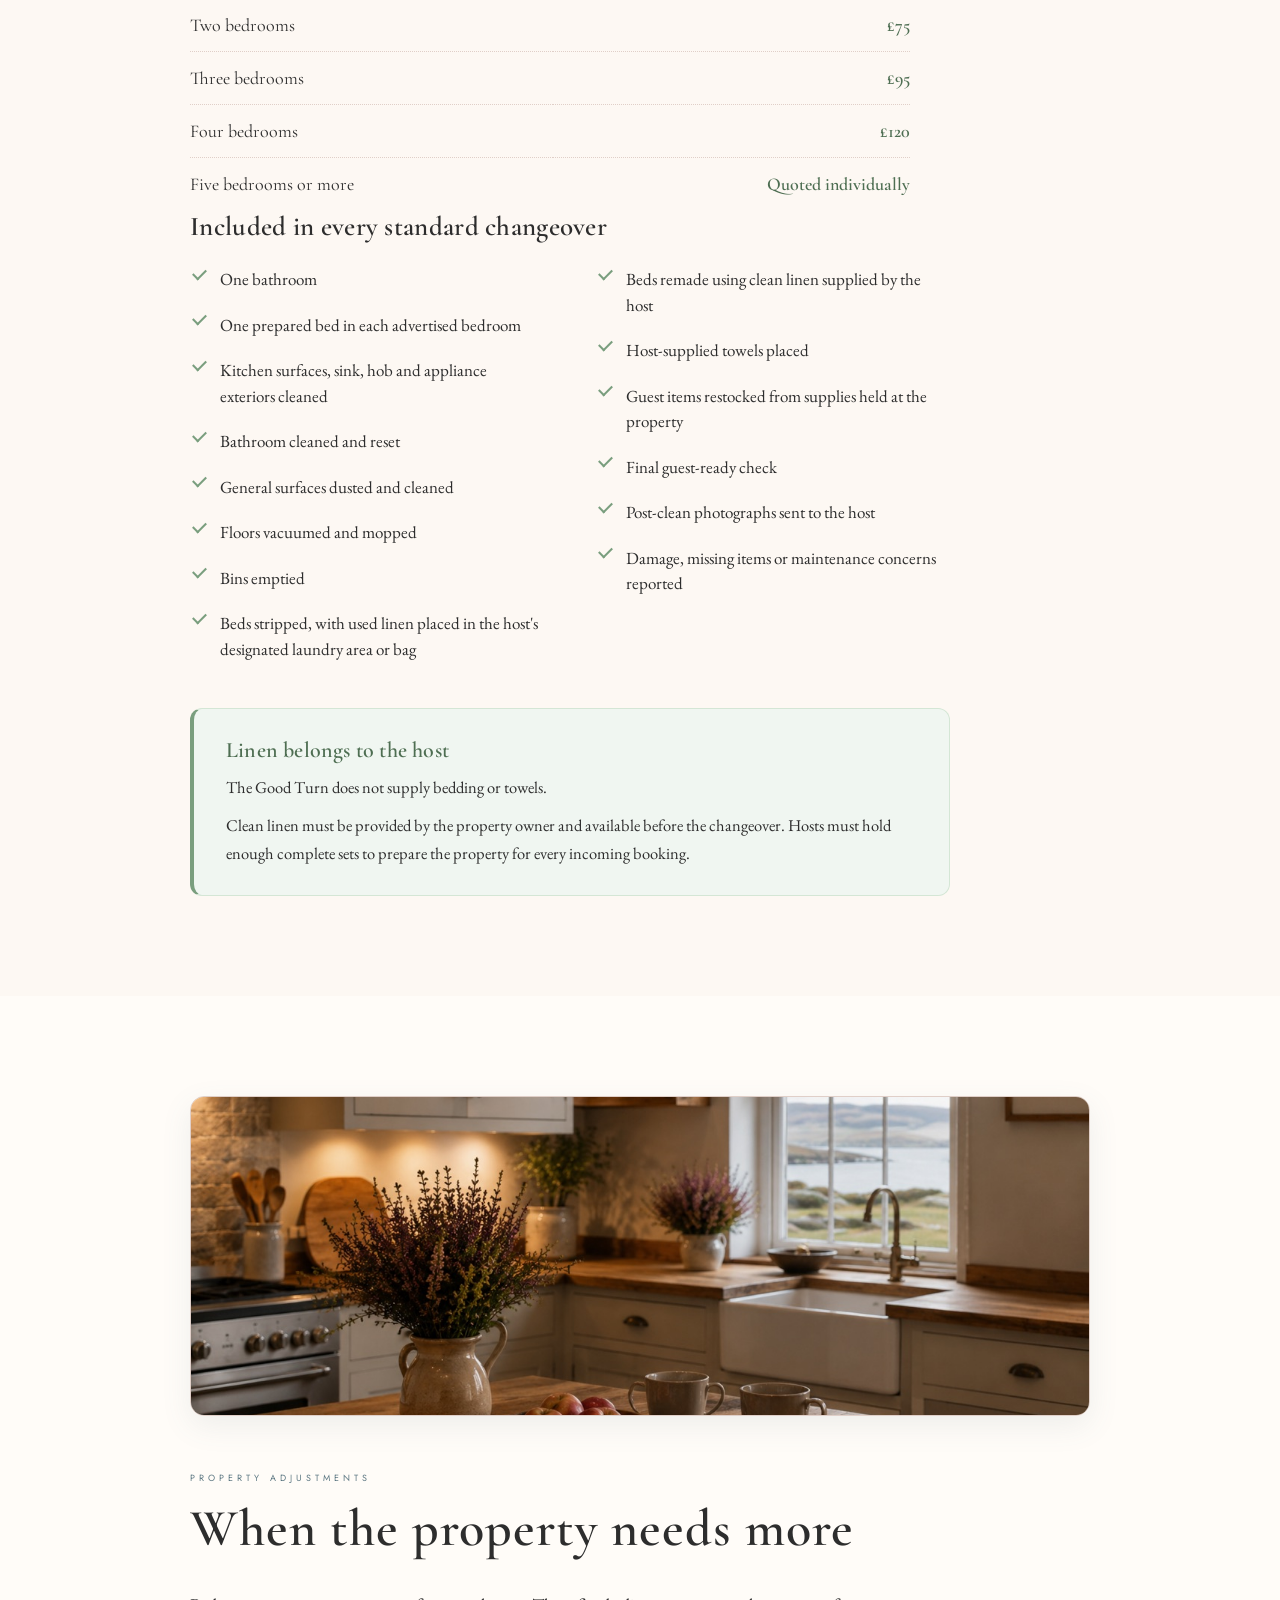
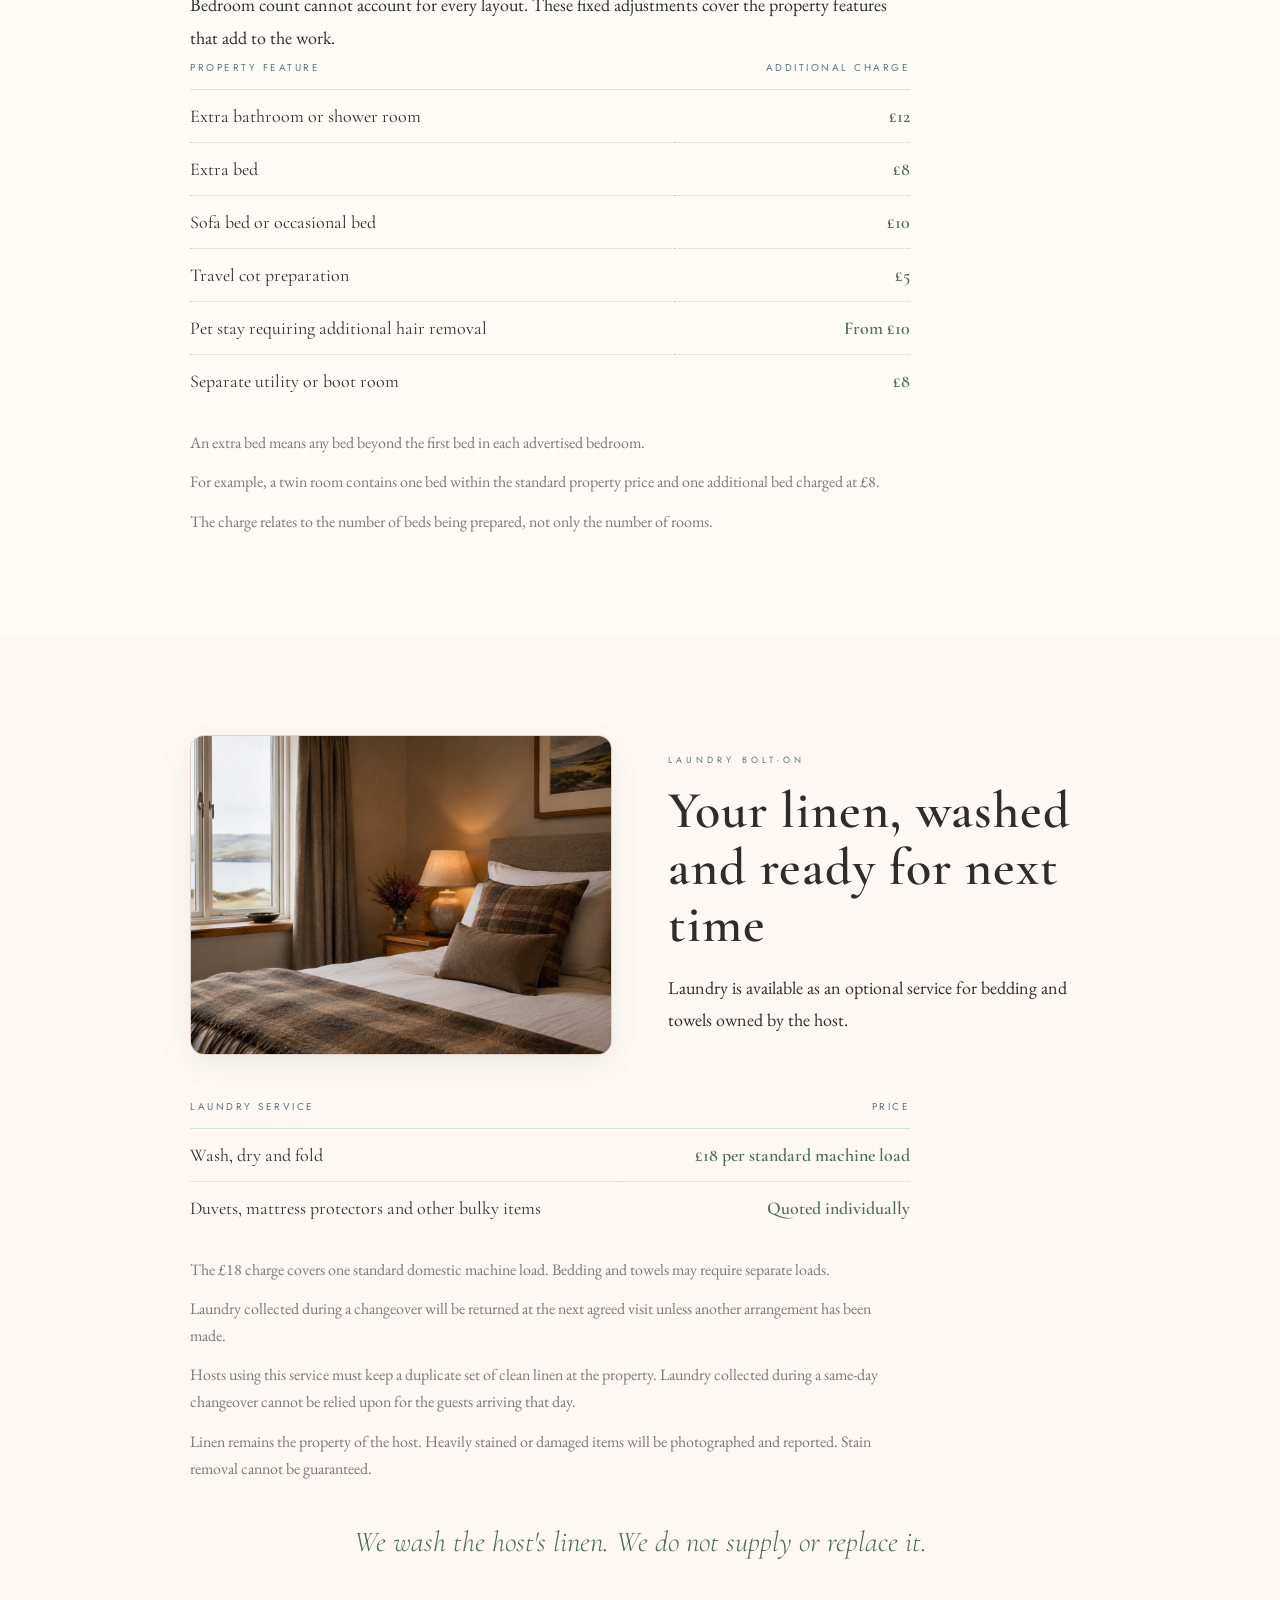
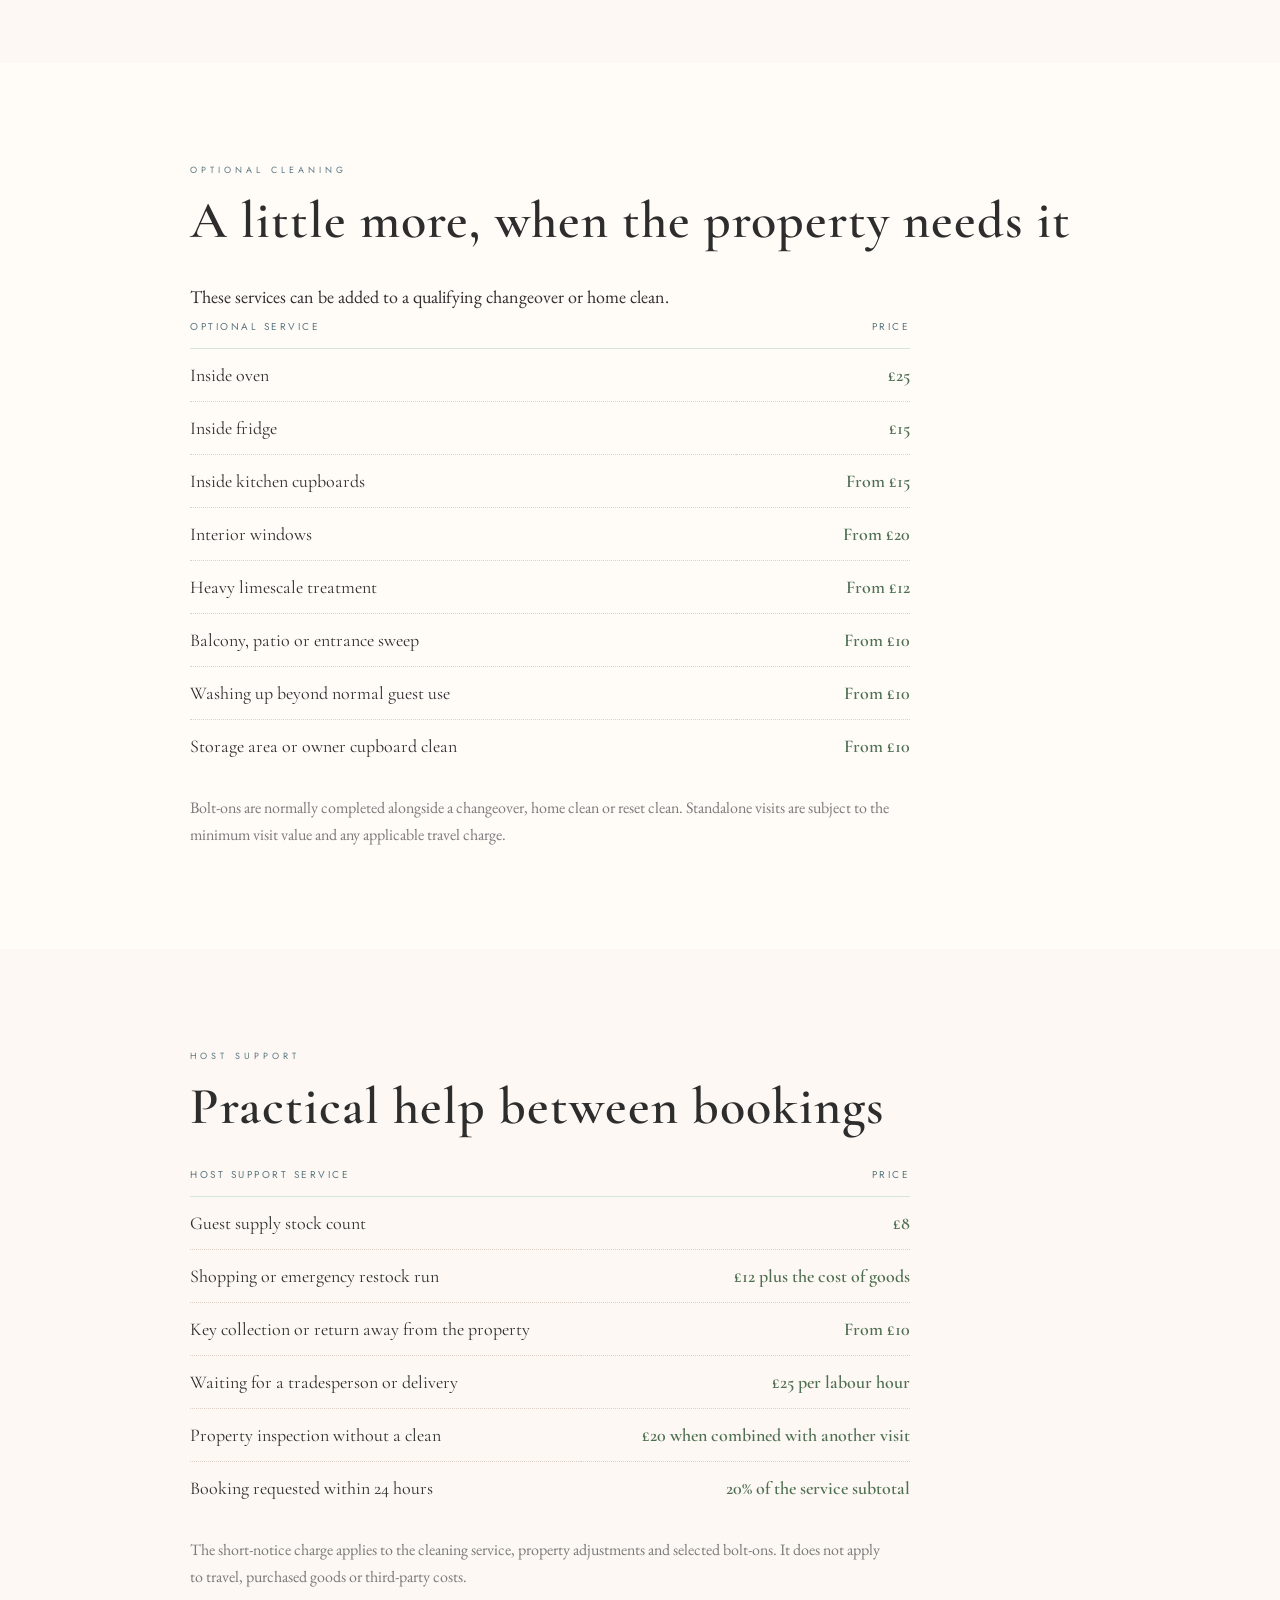
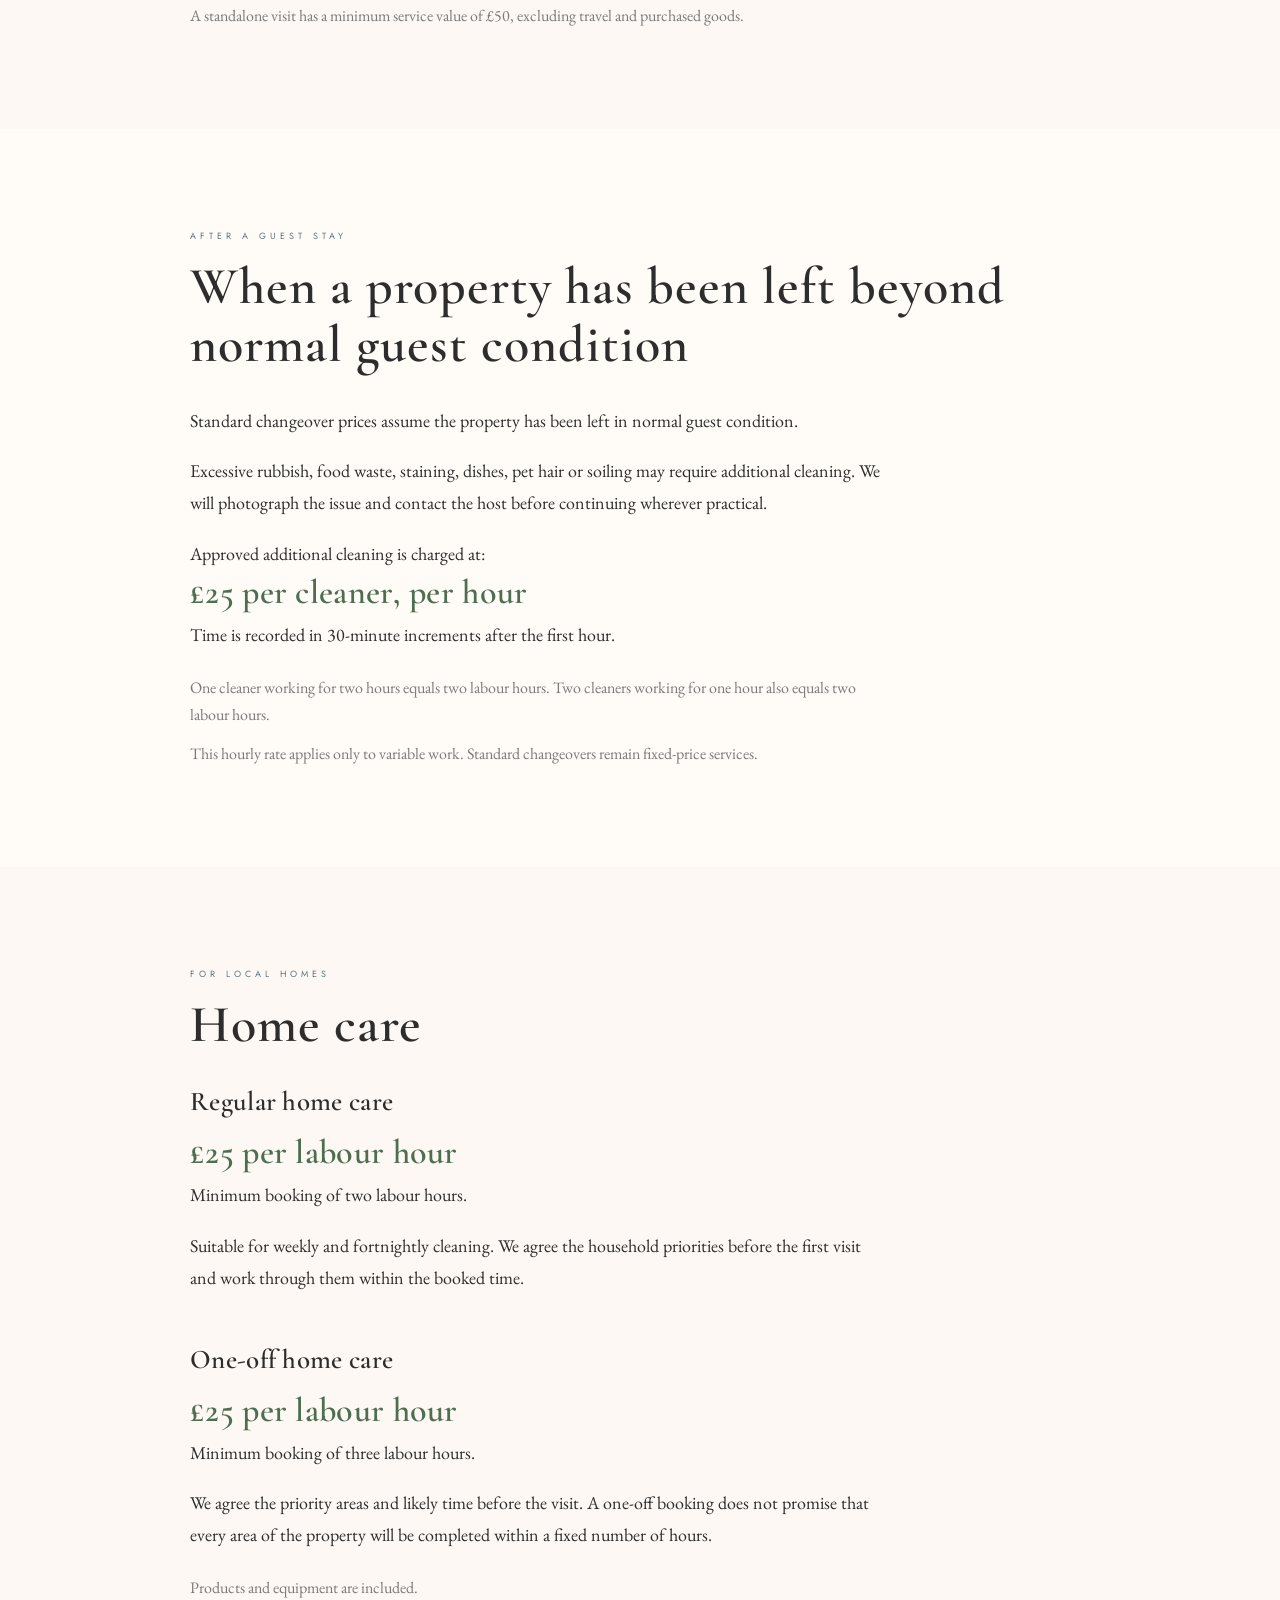
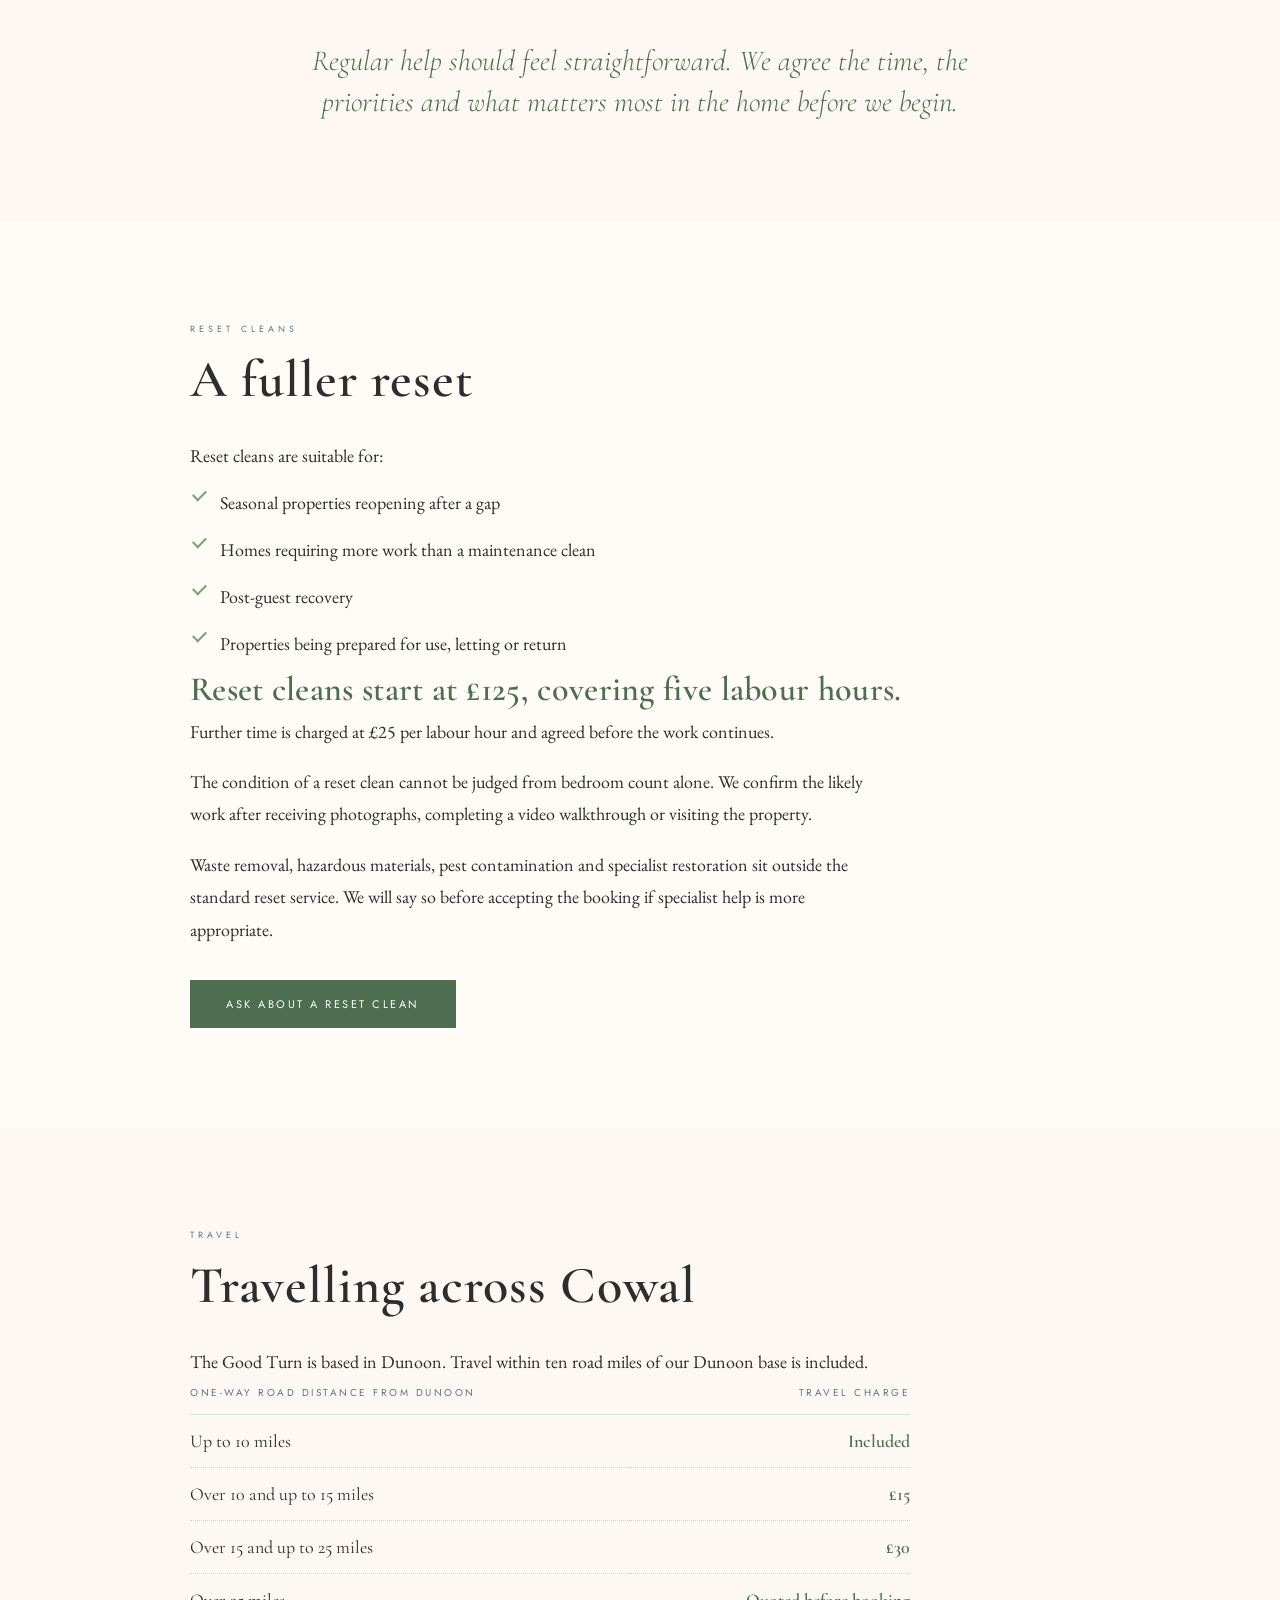
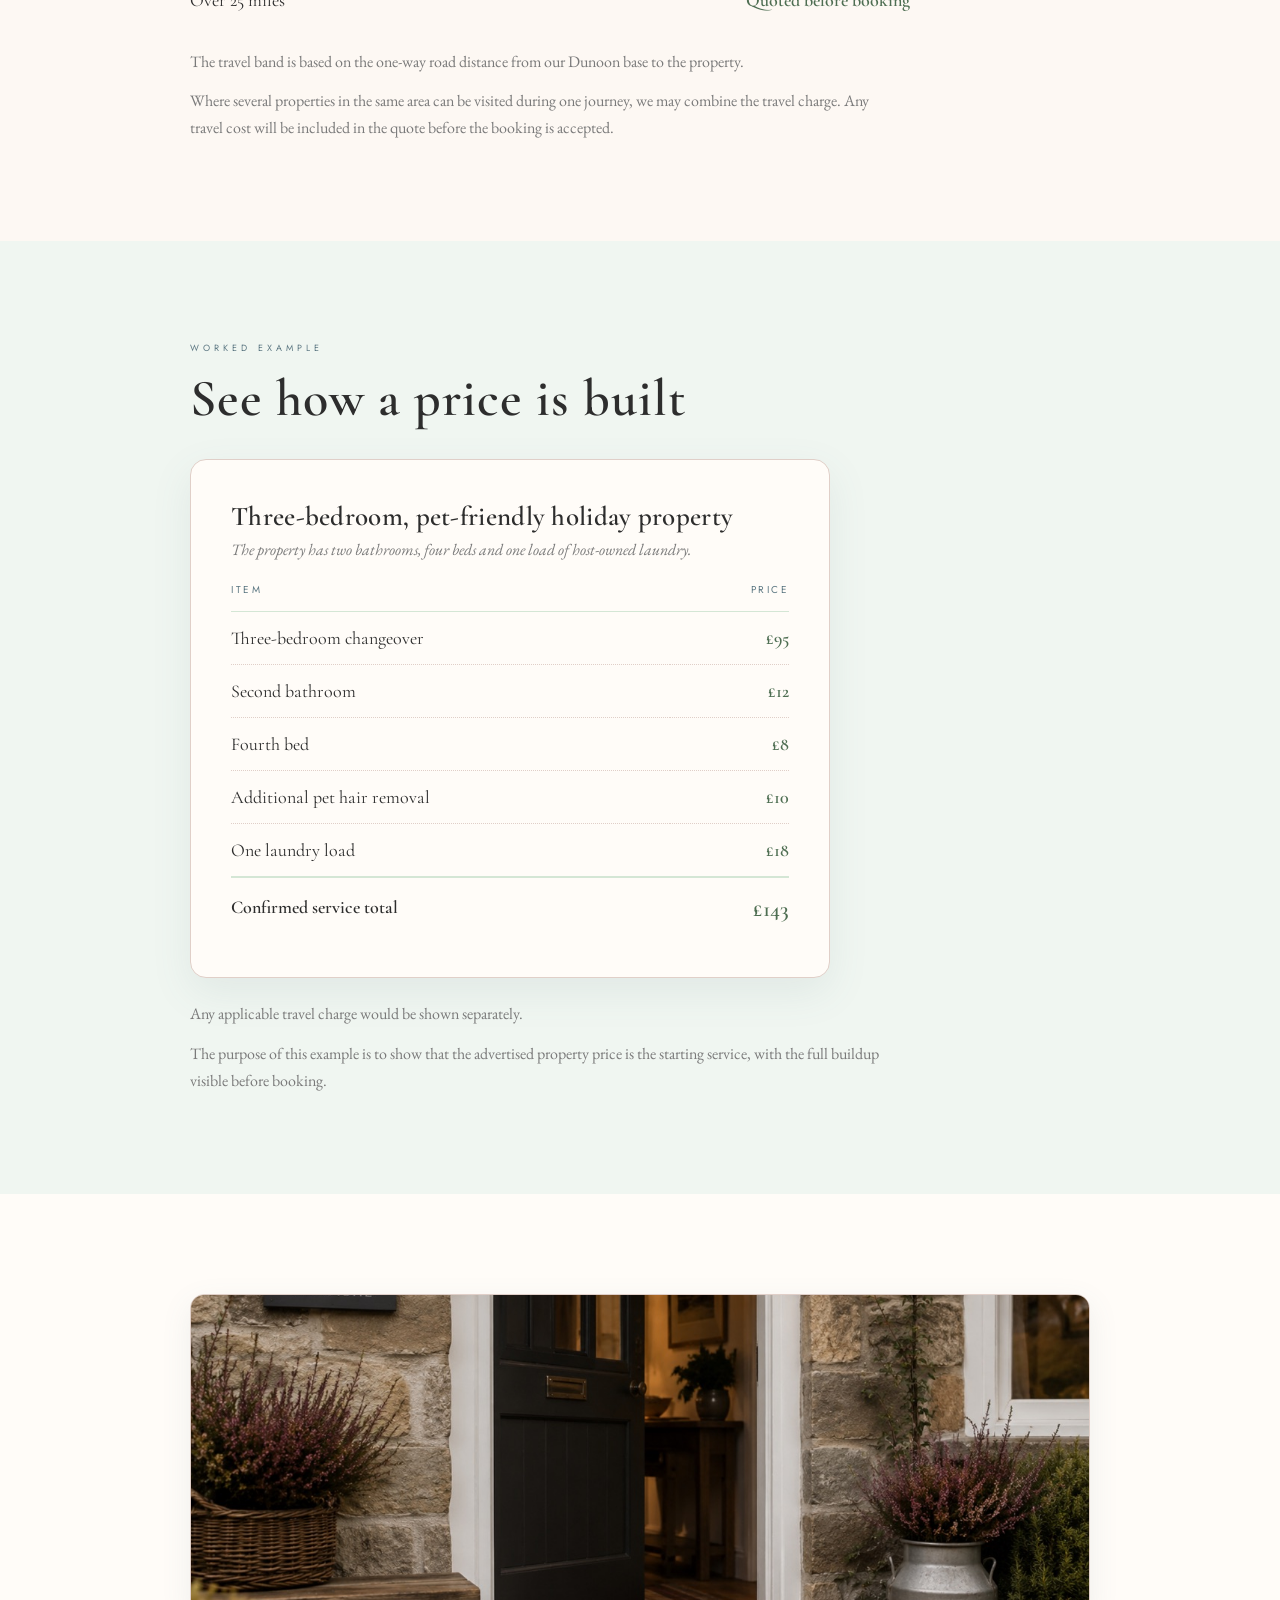
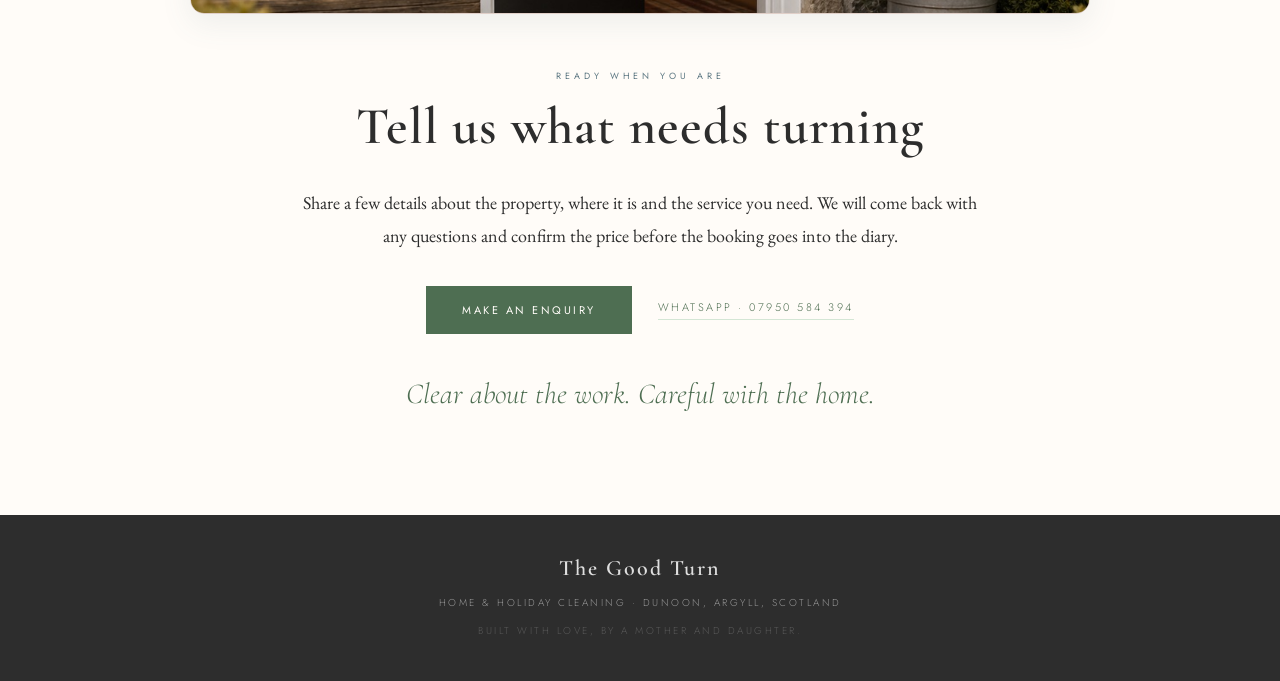
==== commit 5624ea27: "Add photography to the pricing page - Pricing hero background: cosy fireside living room (replaces t" ====
--- a/pricing.html
+++ b/pricing.html
@@ -99,6 +99,7 @@
 <!-- 5. PROPERTY ADJUSTMENTS -->
 <section class="bg-white">
   <div class="section-inner">
+    <img src="images/pricing-kitchen.jpg" class="section-image lead-img" alt="A cottage kitchen with heather, mugs and a sea view near Dunoon" />
     <span class="section-label">Property adjustments</span>
     <h2 class="section-title">When the property needs more</h2>
     <div class="prose"><p>Bedroom count cannot account for every layout. These fixed adjustments cover the property features that add to the work.</p></div>
@@ -128,9 +129,14 @@
 <!-- 6. LAUNDRY BOLT-ON -->
 <section class="bg-cream">
   <div class="section-inner">
-    <span class="section-label">Laundry bolt-on</span>
-    <h2 class="section-title">Your linen, washed and ready for next time</h2>
-    <div class="prose"><p>Laundry is available as an optional service for bedding and towels owned by the host.</p></div>
+    <div class="pricing-split">
+      <img src="images/pricing-bedroom.jpg" class="section-image" alt="A guest bedroom with Harris-tweed cushions, a lamp and a sea view" />
+      <div>
+        <span class="section-label">Laundry bolt-on</span>
+        <h2 class="section-title">Your linen, washed and ready for next time</h2>
+        <div class="prose"><p>Laundry is available as an optional service for bedding and towels owned by the host.</p></div>
+      </div>
+    </div>
     <div class="table-wrap">
       <table class="price-table">
         <thead>
@@ -332,6 +338,9 @@
 
 <!-- 14. CLOSING -->
 <section class="bg-white text-center">
+  <div class="section-inner">
+    <img src="images/pricing-doorway.jpg" class="section-image lead-img" alt="The lamplit front door of a stone cottage at dusk, with heather in a milk churn" />
+  </div>
   <div class="section-inner" style="max-width:700px;">
     <span class="section-label">Ready when you are</span>
     <h2 class="section-title">Tell us what needs turning</h2>
--- a/styles.css
+++ b/styles.css
@@ -212,7 +212,7 @@
   position: relative; min-height: 66vh;
   display: flex; flex-direction: column; align-items: center; justify-content: center;
   text-align: center; padding: 150px 40px 90px;
-  background: url("images/services-bedroom.jpg") center center/cover no-repeat; overflow: hidden;
+  background: url("images/pricing-hero-living-room.jpg") center center/cover no-repeat; overflow: hidden;
 }
 .page-hero-overlay { position: absolute; inset: 0; z-index: 0;
   background: linear-gradient(to bottom, rgba(40,54,60,0.52) 0%, rgba(40,54,60,0.34) 55%, rgba(40,54,60,0.56) 100%); }
@@ -317,3 +317,13 @@
 /* Centered section helper (closing block) */
 .text-center { text-align: center; }
 .text-center .prose p, .text-center .statement { margin-left: auto; margin-right: auto; }
+
+/* Pricing page imagery: lead image spacing + image-beside-text split */
+.section-image.lead-img { margin-bottom: 50px; }
+.pricing-split { display: grid; grid-template-columns: 1fr 1fr; gap: 56px; align-items: center; margin-bottom: 44px; }
+.pricing-split .section-title { margin-bottom: 18px; }
+.pricing-split .prose p { margin-bottom: 0; }
+@media (max-width: 768px) {
+  .pricing-split { grid-template-columns: 1fr; gap: 30px; }
+  .section-image.lead-img { margin-bottom: 36px; }
+}
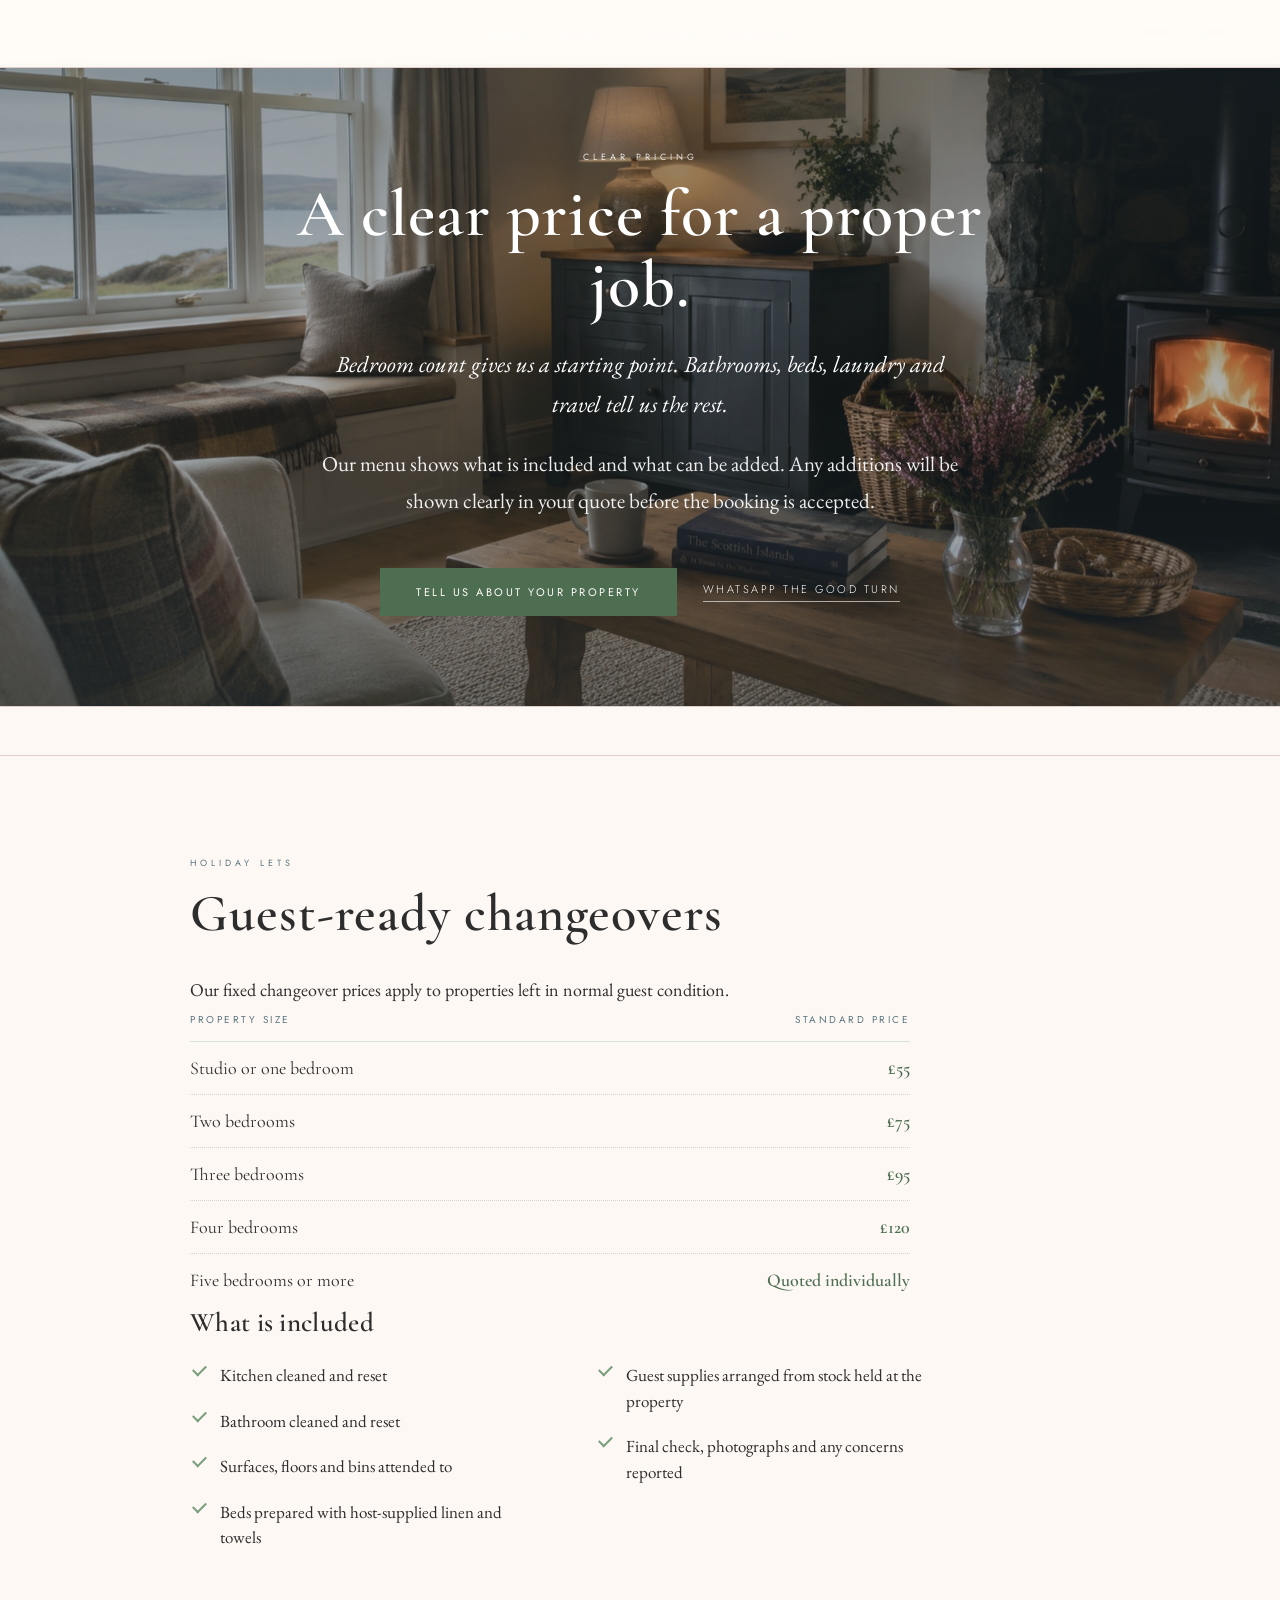
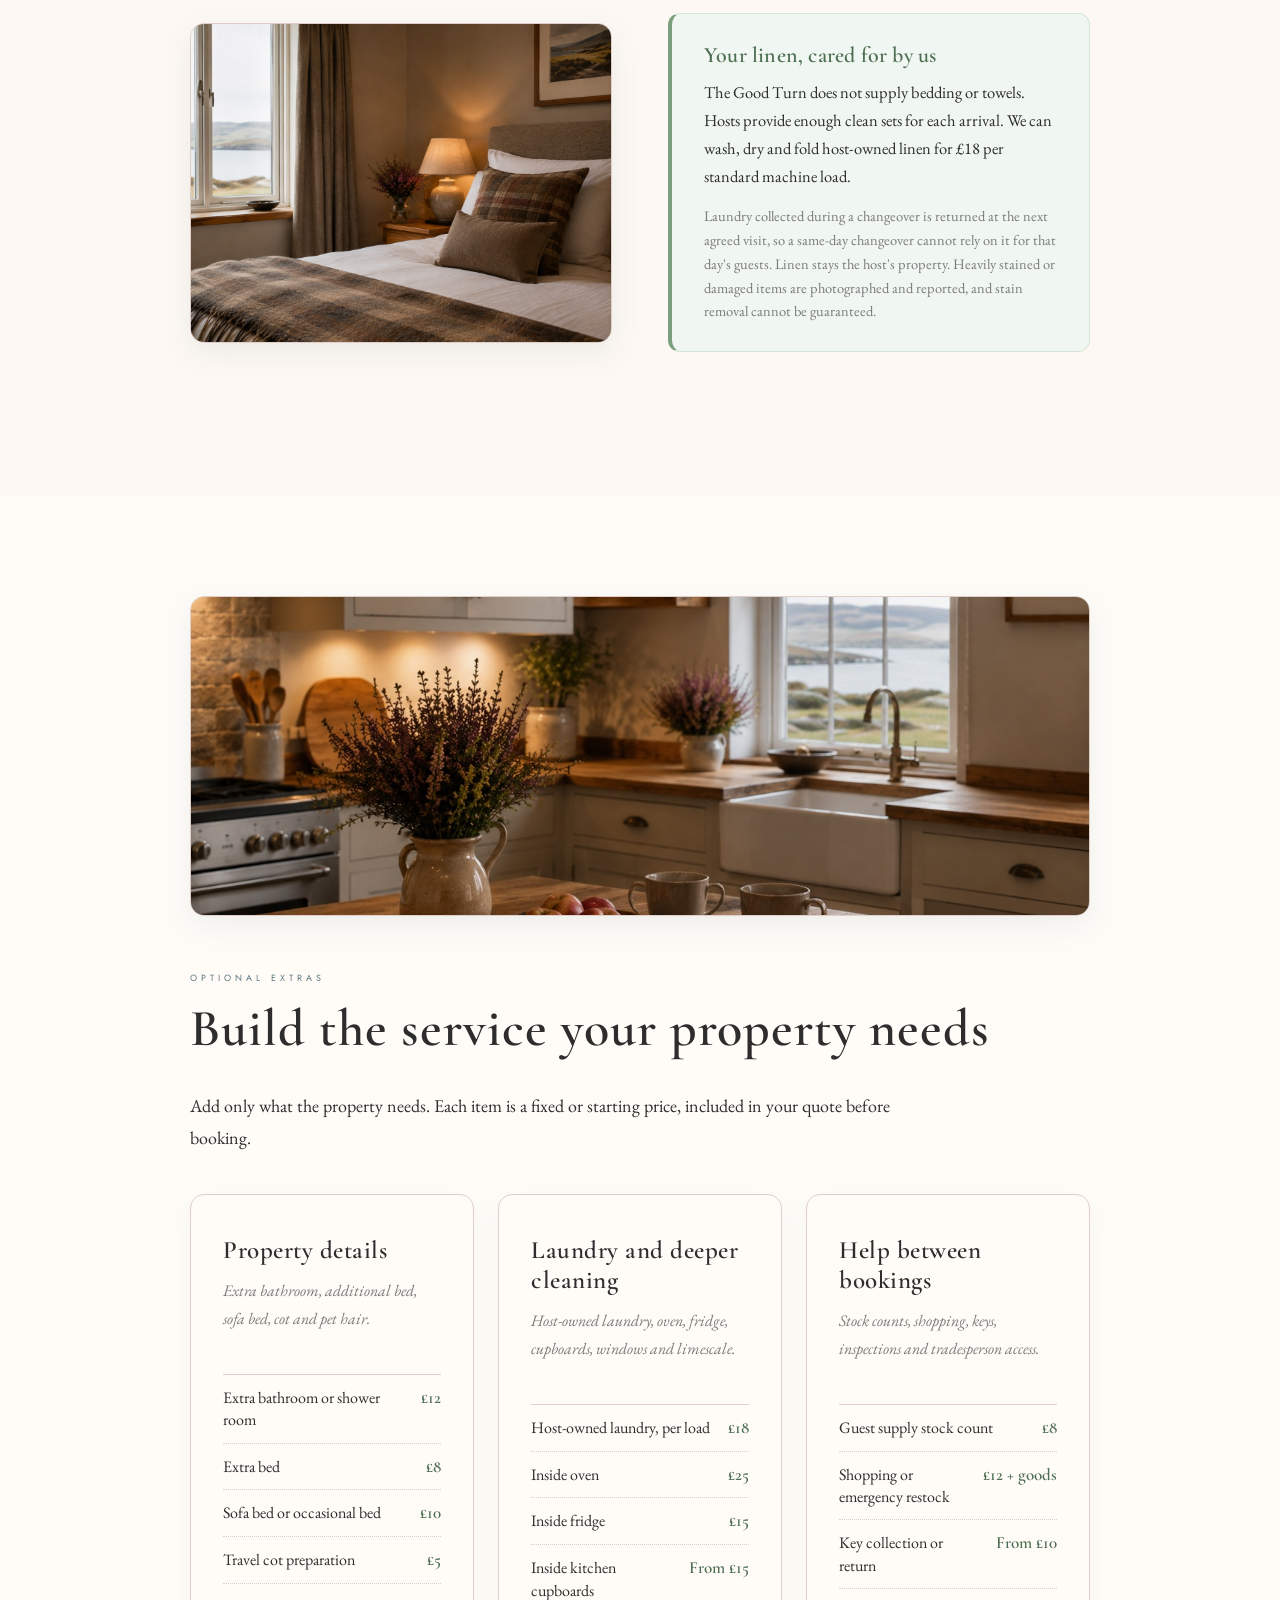
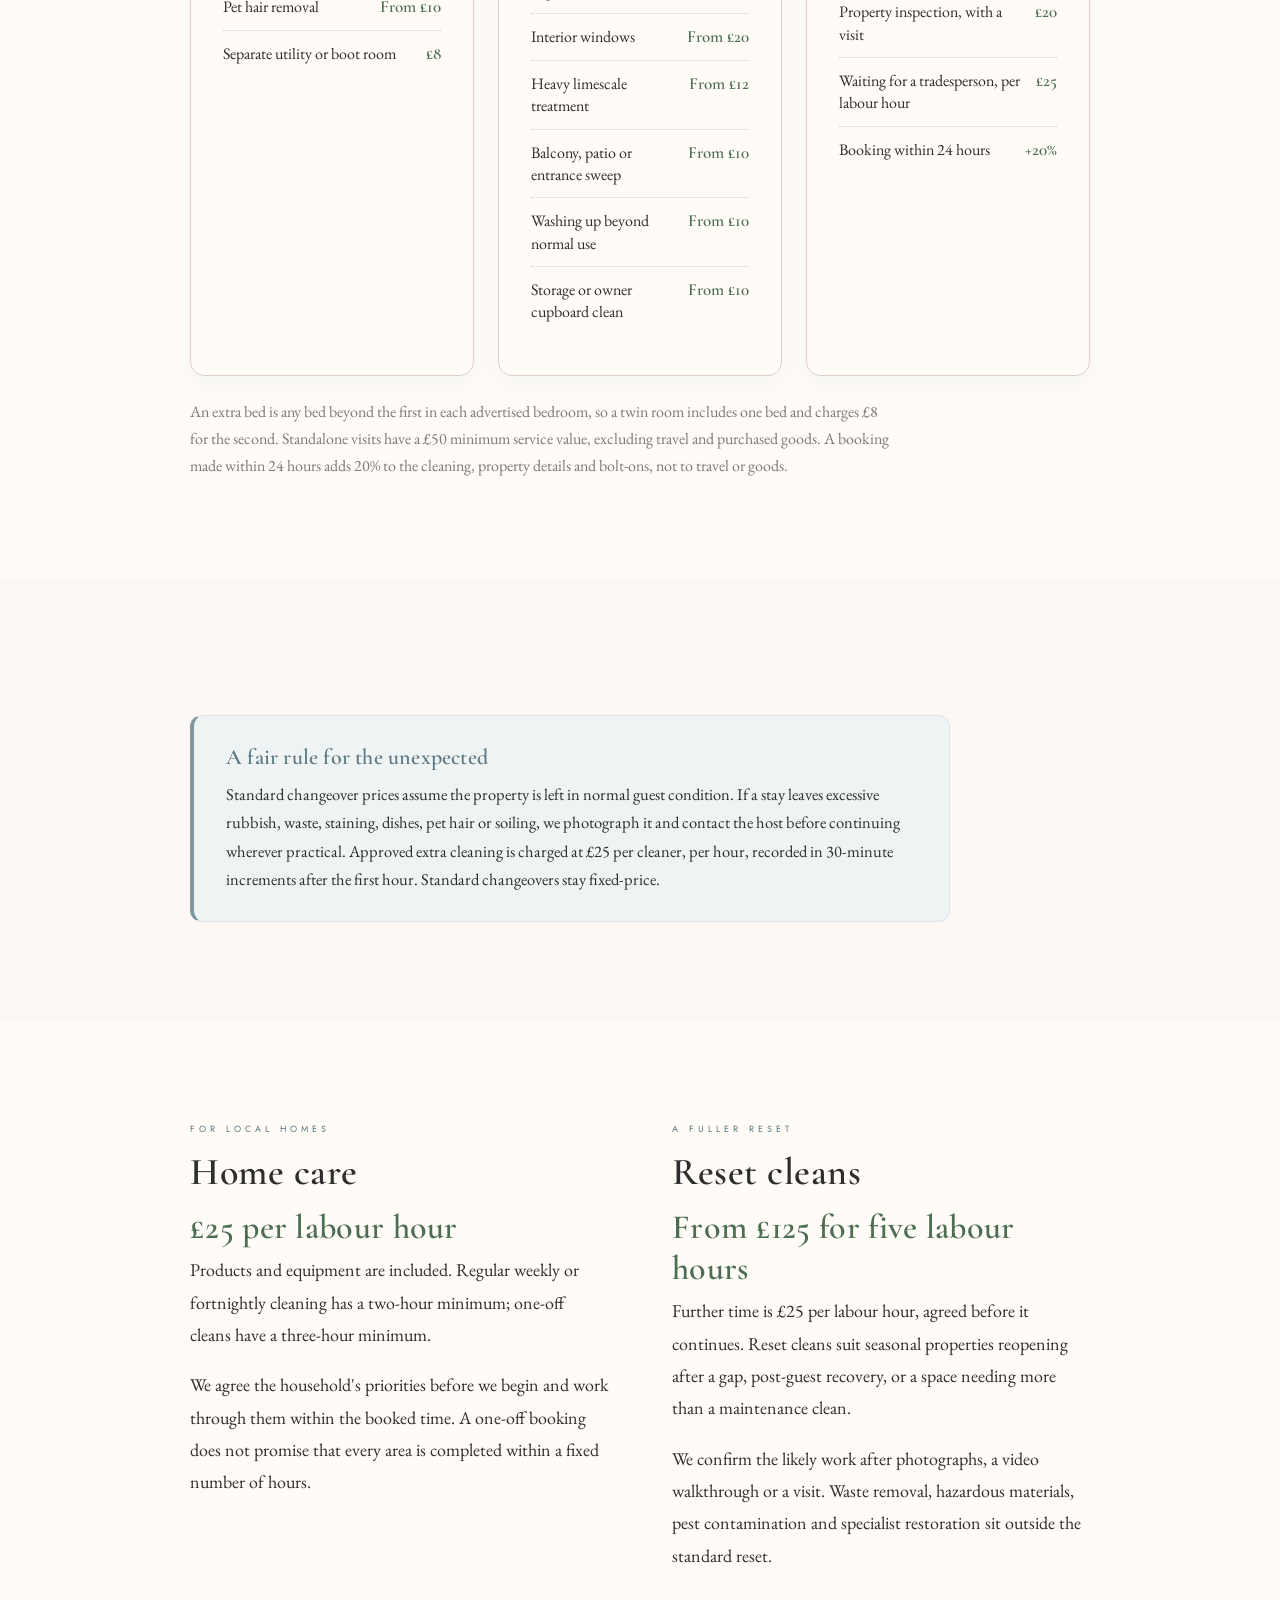
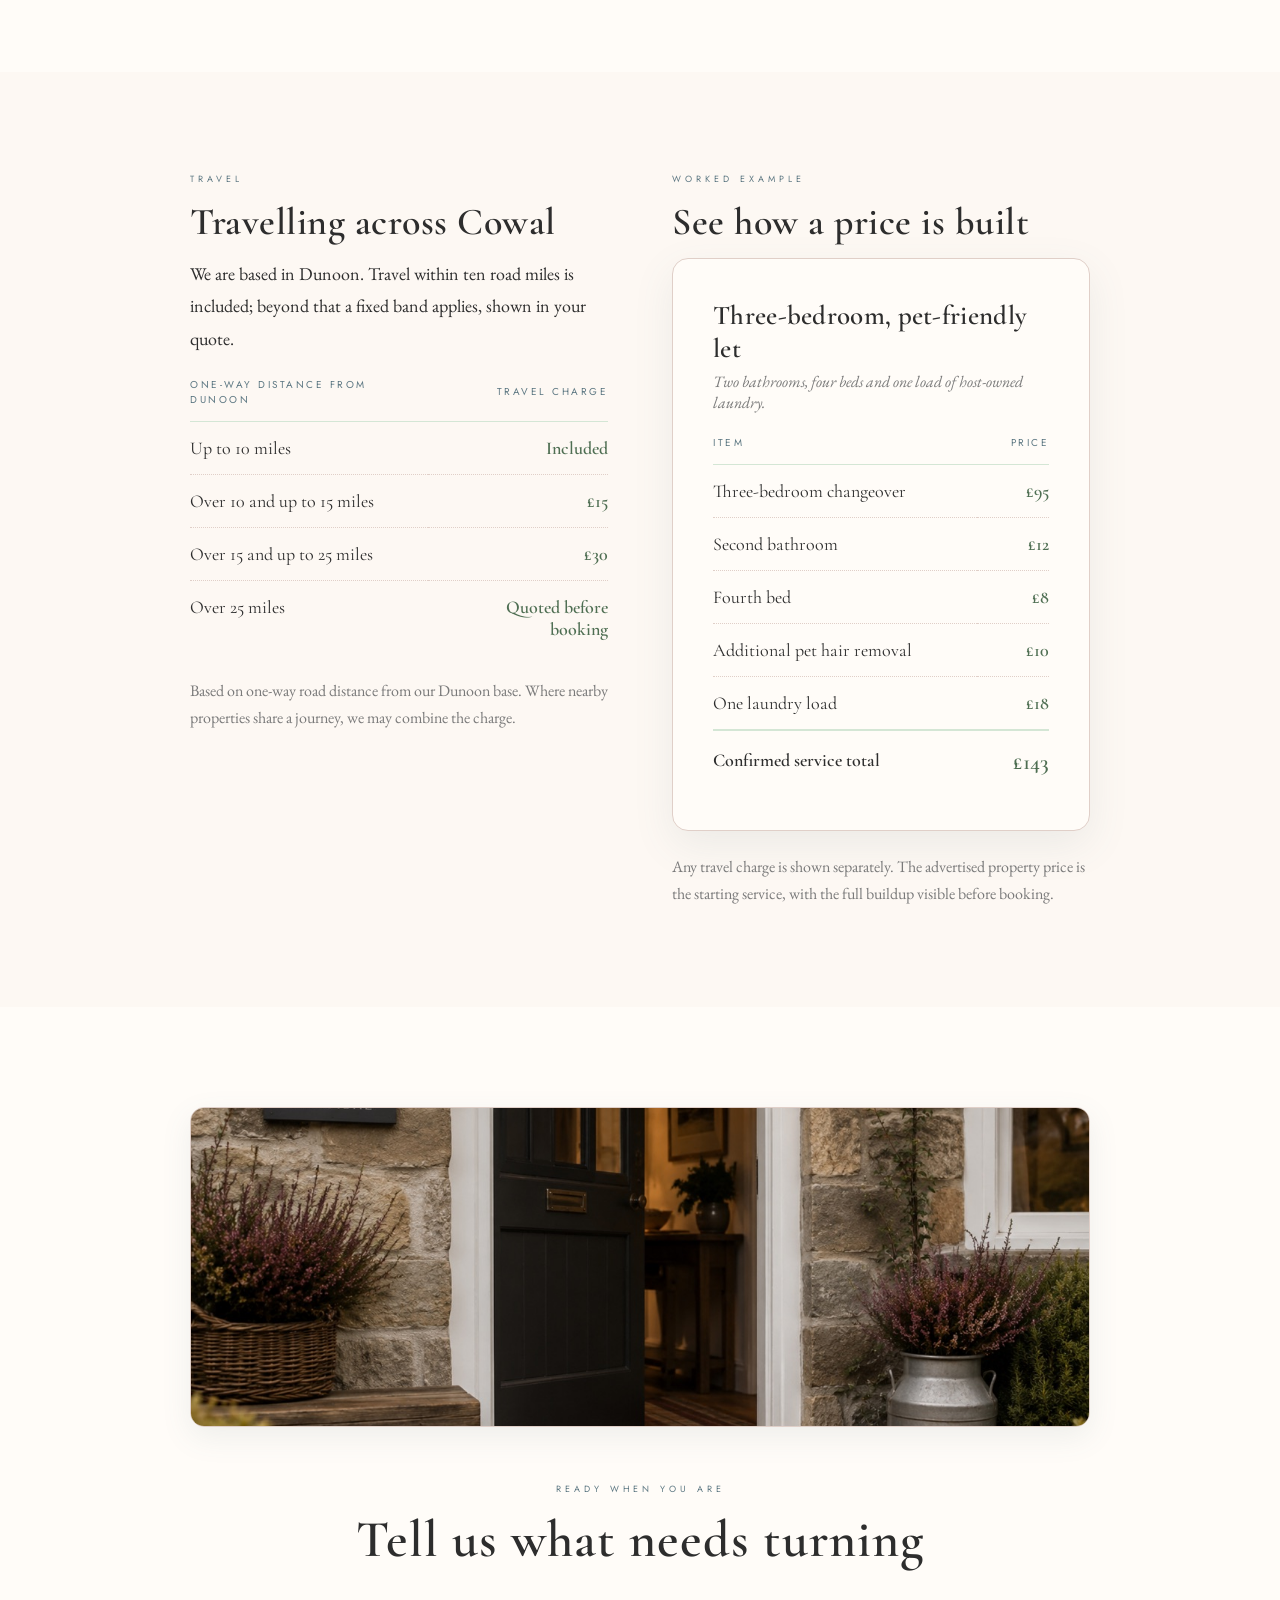
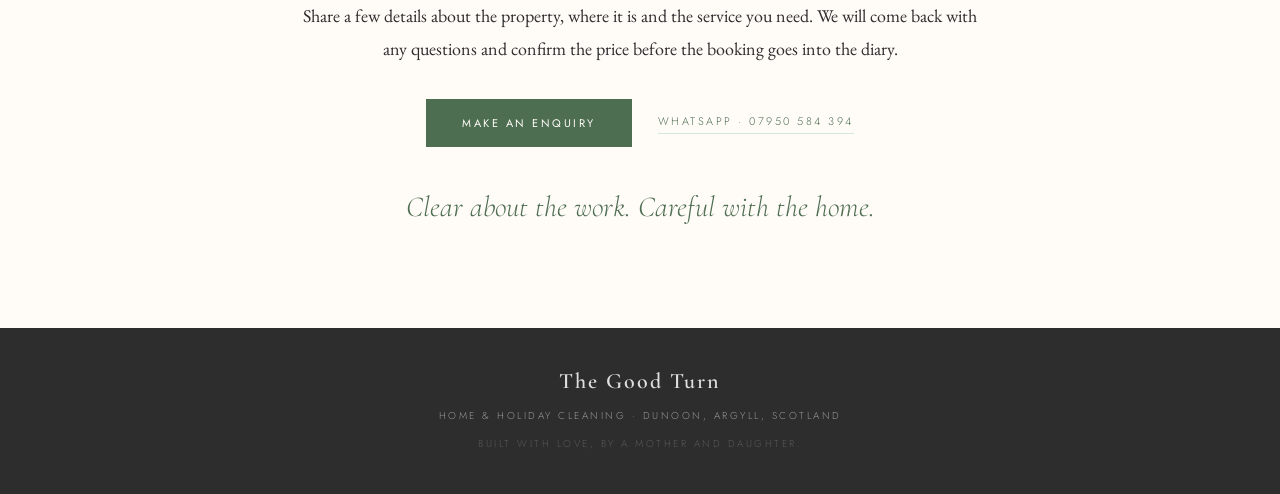
==== commit fe1e1b84: "Restructure pricing page: fewer, fuller sections Compresses ~13 blocks into 7. Same prices and prote" ====
--- a/pricing.html
+++ b/pricing.html
@@ -27,30 +27,24 @@
   <span class="section-label">Clear pricing</span>
   <h1>A clear price for a proper job.</h1>
   <p class="page-hero-sub lead">Bedroom count gives us a starting point. Bathrooms, beds, laundry and travel tell us the rest.</p>
-  <p class="page-hero-sub">Our menu shows what is included, what can be added and how the final price is built. We confirm the full amount before accepting the booking.</p>
+  <p class="page-hero-sub">Our menu shows what is included and what can be added. Any additions will be shown clearly in your quote before the booking is accepted.</p>
   <div class="cta-row center">
     <a href="index.html#contact" class="btn-primary">Tell us about your property</a>
     <a href="https://wa.me/447950584394" class="hero-textlink" target="_blank" rel="noopener">WhatsApp The Good Turn</a>
   </div>
 </section>
 
-<!-- 3. OPENING STATEMENT -->
-<section class="bg-white">
-  <div class="section-inner">
-    <span class="section-label">How we price</span>
-    <h2 class="section-title">Agreed before we begin</h2>
-    <div class="prose">
-      <p class="lede">A well-cared-for home begins with a clear agreement.</p>
-      <p>Our standard prices cover the work listed below. Where a property has additional bathrooms, beds or other requirements, these are added separately and shown clearly in the quote.</p>
-      <p>Once we have confirmed the property and service details, you will receive the full price before the booking is accepted. The only exception is unplanned additional cleaning following a guest stay, which will be photographed and discussed with the host.</p>
-    </div>
-  </div>
-</section>
-
-<!-- 4. GUEST CHANGEOVER PRICES -->
-<section class="bg-cream">
-  <div class="section-inner">
-    <span class="section-label">Guest changeovers</span>
+<!-- SERVICE JUMP LINKS -->
+<div class="jump-band">
+  <nav class="service-jump" aria-label="Jump to a service">
+    <a href="#changeovers">Holiday lets</a><span class="sep">·</span><a href="#home-care">Home care</a><span class="sep">·</span><a href="#reset-cleans">Reset cleans</a>
+  </nav>
+</div>
+
+<!-- GUEST CHANGEOVERS -->
+<section class="bg-cream" id="changeovers">
+  <div class="section-inner">
+    <span class="section-label">Holiday lets</span>
     <h2 class="section-title">Guest-ready changeovers</h2>
     <div class="prose"><p>Our fixed changeover prices apply to properties left in normal guest condition.</p></div>
     <div class="table-wrap">
@@ -69,274 +63,167 @@
     </div>
 
     <div class="subblock">
-      <h3 class="block-title">Included in every standard changeover</h3>
+      <h3 class="block-title">What is included</h3>
       <ul class="checklist">
-        <li>One bathroom</li>
-        <li>One prepared bed in each advertised bedroom</li>
-        <li>Kitchen surfaces, sink, hob and appliance exteriors cleaned</li>
+        <li>Kitchen cleaned and reset</li>
         <li>Bathroom cleaned and reset</li>
-        <li>General surfaces dusted and cleaned</li>
-        <li>Floors vacuumed and mopped</li>
-        <li>Bins emptied</li>
-        <li>Beds stripped, with used linen placed in the host's designated laundry area or bag</li>
-        <li>Beds remade using clean linen supplied by the host</li>
-        <li>Host-supplied towels placed</li>
-        <li>Guest items restocked from supplies held at the property</li>
-        <li>Final guest-ready check</li>
-        <li>Post-clean photographs sent to the host</li>
-        <li>Damage, missing items or maintenance concerns reported</li>
+        <li>Surfaces, floors and bins attended to</li>
+        <li>Beds prepared with host-supplied linen and towels</li>
+        <li>Guest supplies arranged from stock held at the property</li>
+        <li>Final check, photographs and any concerns reported</li>
       </ul>
     </div>
 
-    <div class="panel">
-      <h3>Linen belongs to the host</h3>
-      <p>The Good Turn does not supply bedding or towels.</p>
-      <p>Clean linen must be provided by the property owner and available before the changeover. Hosts must hold enough complete sets to prepare the property for every incoming booking.</p>
-    </div>
-  </div>
-</section>
-
-<!-- 5. PROPERTY ADJUSTMENTS -->
+    <!-- Linen callout, beside the bedroom image -->
+    <div class="pricing-split" style="margin-top:52px;">
+      <img src="images/pricing-bedroom.jpg" class="section-image" alt="A guest bedroom with Harris-tweed cushions, a lamp and a sea view" />
+      <div class="panel">
+        <h3>Your linen, cared for by us</h3>
+        <p>The Good Turn does not supply bedding or towels. Hosts provide enough clean sets for each arrival. We can wash, dry and fold host-owned linen for £18 per standard machine load.</p>
+        <p class="panel-sub">Laundry collected during a changeover is returned at the next agreed visit, so a same-day changeover cannot rely on it for that day's guests. Linen stays the host's property. Heavily stained or damaged items are photographed and reported, and stain removal cannot be guaranteed.</p>
+      </div>
+    </div>
+  </div>
+</section>
+
+<!-- BUILD THE SERVICE (bolt-ons) -->
 <section class="bg-white">
   <div class="section-inner">
     <img src="images/pricing-kitchen.jpg" class="section-image lead-img" alt="A cottage kitchen with heather, mugs and a sea view near Dunoon" />
-    <span class="section-label">Property adjustments</span>
-    <h2 class="section-title">When the property needs more</h2>
-    <div class="prose"><p>Bedroom count cannot account for every layout. These fixed adjustments cover the property features that add to the work.</p></div>
-    <div class="table-wrap">
-      <table class="price-table">
-        <thead>
-          <tr><th scope="col">Property feature</th><th scope="col">Additional charge</th></tr>
-        </thead>
-        <tbody>
-          <tr><td data-label="Property feature">Extra bathroom or shower room</td><td data-label="Additional charge">£12</td></tr>
-          <tr><td data-label="Property feature">Extra bed</td><td data-label="Additional charge">£8</td></tr>
-          <tr><td data-label="Property feature">Sofa bed or occasional bed</td><td data-label="Additional charge">£10</td></tr>
-          <tr><td data-label="Property feature">Travel cot preparation</td><td data-label="Additional charge">£5</td></tr>
-          <tr><td data-label="Property feature">Pet stay requiring additional hair removal</td><td data-label="Additional charge">From £10</td></tr>
-          <tr><td data-label="Property feature">Separate utility or boot room</td><td data-label="Additional charge">£8</td></tr>
-        </tbody>
-      </table>
-    </div>
-    <div class="note">
-      <p>An extra bed means any bed beyond the first bed in each advertised bedroom.</p>
-      <p>For example, a twin room contains one bed within the standard property price and one additional bed charged at £8.</p>
-      <p>The charge relates to the number of beds being prepared, not only the number of rooms.</p>
-    </div>
-  </div>
-</section>
-
-<!-- 6. LAUNDRY BOLT-ON -->
+    <span class="section-label">Optional extras</span>
+    <h2 class="section-title">Build the service your property needs</h2>
+    <div class="prose"><p>Add only what the property needs. Each item is a fixed or starting price, included in your quote before booking.</p></div>
+    <div class="services-grid" style="margin-top:40px;">
+      <div class="service-card">
+        <h3>Property details</h3>
+        <p>Extra bathroom, additional bed, sofa bed, cot and pet hair.</p>
+        <ul class="price-rows">
+          <li><span>Extra bathroom or shower room</span><span class="amt">£12</span></li>
+          <li><span>Extra bed</span><span class="amt">£8</span></li>
+          <li><span>Sofa bed or occasional bed</span><span class="amt">£10</span></li>
+          <li><span>Travel cot preparation</span><span class="amt">£5</span></li>
+          <li><span>Pet hair removal</span><span class="amt">From £10</span></li>
+          <li><span>Separate utility or boot room</span><span class="amt">£8</span></li>
+        </ul>
+      </div>
+      <div class="service-card">
+        <h3>Laundry and deeper cleaning</h3>
+        <p>Host-owned laundry, oven, fridge, cupboards, windows and limescale.</p>
+        <ul class="price-rows">
+          <li><span>Host-owned laundry, per load</span><span class="amt">£18</span></li>
+          <li><span>Inside oven</span><span class="amt">£25</span></li>
+          <li><span>Inside fridge</span><span class="amt">£15</span></li>
+          <li><span>Inside kitchen cupboards</span><span class="amt">From £15</span></li>
+          <li><span>Interior windows</span><span class="amt">From £20</span></li>
+          <li><span>Heavy limescale treatment</span><span class="amt">From £12</span></li>
+          <li><span>Balcony, patio or entrance sweep</span><span class="amt">From £10</span></li>
+          <li><span>Washing up beyond normal use</span><span class="amt">From £10</span></li>
+          <li><span>Storage or owner cupboard clean</span><span class="amt">From £10</span></li>
+        </ul>
+      </div>
+      <div class="service-card">
+        <h3>Help between bookings</h3>
+        <p>Stock counts, shopping, keys, inspections and tradesperson access.</p>
+        <ul class="price-rows">
+          <li><span>Guest supply stock count</span><span class="amt">£8</span></li>
+          <li><span>Shopping or emergency restock</span><span class="amt">£12 + goods</span></li>
+          <li><span>Key collection or return</span><span class="amt">From £10</span></li>
+          <li><span>Property inspection, with a visit</span><span class="amt">£20</span></li>
+          <li><span>Waiting for a tradesperson, per labour hour</span><span class="amt">£25</span></li>
+          <li><span>Booking within 24 hours</span><span class="amt">+20%</span></li>
+        </ul>
+      </div>
+    </div>
+    <p class="note">An extra bed is any bed beyond the first in each advertised bedroom, so a twin room includes one bed and charges £8 for the second. Standalone visits have a £50 minimum service value, excluding travel and purchased goods. A booking made within 24 hours adds 20% to the cleaning, property details and bolt-ons, not to travel or goods.</p>
+  </div>
+</section>
+
+<!-- A FAIR RULE FOR THE UNEXPECTED (slim panel) -->
 <section class="bg-cream">
   <div class="section-inner">
-    <div class="pricing-split">
-      <img src="images/pricing-bedroom.jpg" class="section-image" alt="A guest bedroom with Harris-tweed cushions, a lamp and a sea view" />
+    <div class="panel slate">
+      <h3>A fair rule for the unexpected</h3>
+      <p>Standard changeover prices assume the property is left in normal guest condition. If a stay leaves excessive rubbish, waste, staining, dishes, pet hair or soiling, we photograph it and contact the host before continuing wherever practical. Approved extra cleaning is charged at £25 per cleaner, per hour, recorded in 30-minute increments after the first hour. Standard changeovers stay fixed-price.</p>
+    </div>
+  </div>
+</section>
+
+<!-- HOME CARE & RESET CLEANS (side by side) -->
+<section class="bg-white" id="home-care">
+  <div class="section-inner">
+    <div class="two-col">
       <div>
-        <span class="section-label">Laundry bolt-on</span>
-        <h2 class="section-title">Your linen, washed and ready for next time</h2>
-        <div class="prose"><p>Laundry is available as an optional service for bedding and towels owned by the host.</p></div>
-      </div>
-    </div>
-    <div class="table-wrap">
-      <table class="price-table">
-        <thead>
-          <tr><th scope="col">Laundry service</th><th scope="col">Price</th></tr>
-        </thead>
-        <tbody>
-          <tr><td data-label="Laundry service">Wash, dry and fold</td><td data-label="Price">£18 per standard machine load</td></tr>
-          <tr><td data-label="Laundry service">Duvets, mattress protectors and other bulky items</td><td data-label="Price">Quoted individually</td></tr>
-        </tbody>
-      </table>
-    </div>
-    <div class="note">
-      <p>The £18 charge covers one standard domestic machine load. Bedding and towels may require separate loads.</p>
-      <p>Laundry collected during a changeover will be returned at the next agreed visit unless another arrangement has been made.</p>
-      <p>Hosts using this service must keep a duplicate set of clean linen at the property. Laundry collected during a same-day changeover cannot be relied upon for the guests arriving that day.</p>
-      <p>Linen remains the property of the host. Heavily stained or damaged items will be photographed and reported. Stain removal cannot be guaranteed.</p>
-    </div>
-    <p class="statement">We wash the host's linen. We do not supply or replace it.</p>
-  </div>
-</section>
-
-<!-- 7. OPTIONAL CLEANING SERVICES -->
-<section class="bg-white">
-  <div class="section-inner">
-    <span class="section-label">Optional cleaning</span>
-    <h2 class="section-title">A little more, when the property needs it</h2>
-    <div class="prose"><p>These services can be added to a qualifying changeover or home clean.</p></div>
-    <div class="table-wrap">
-      <table class="price-table">
-        <thead>
-          <tr><th scope="col">Optional service</th><th scope="col">Price</th></tr>
-        </thead>
-        <tbody>
-          <tr><td data-label="Optional service">Inside oven</td><td data-label="Price">£25</td></tr>
-          <tr><td data-label="Optional service">Inside fridge</td><td data-label="Price">£15</td></tr>
-          <tr><td data-label="Optional service">Inside kitchen cupboards</td><td data-label="Price">From £15</td></tr>
-          <tr><td data-label="Optional service">Interior windows</td><td data-label="Price">From £20</td></tr>
-          <tr><td data-label="Optional service">Heavy limescale treatment</td><td data-label="Price">From £12</td></tr>
-          <tr><td data-label="Optional service">Balcony, patio or entrance sweep</td><td data-label="Price">From £10</td></tr>
-          <tr><td data-label="Optional service">Washing up beyond normal guest use</td><td data-label="Price">From £10</td></tr>
-          <tr><td data-label="Optional service">Storage area or owner cupboard clean</td><td data-label="Price">From £10</td></tr>
-        </tbody>
-      </table>
-    </div>
-    <p class="note">Bolt-ons are normally completed alongside a changeover, home clean or reset clean. Standalone visits are subject to the minimum visit value and any applicable travel charge.</p>
-  </div>
-</section>
-
-<!-- 8. HOST SUPPORT -->
+        <span class="section-label">For local homes</span>
+        <h2 class="col-title">Home care</h2>
+        <p class="price-headline">£25 per labour hour</p>
+        <div class="prose">
+          <p>Products and equipment are included. Regular weekly or fortnightly cleaning has a two-hour minimum; one-off cleans have a three-hour minimum.</p>
+          <p>We agree the household's priorities before we begin and work through them within the booked time. A one-off booking does not promise that every area is completed within a fixed number of hours.</p>
+        </div>
+      </div>
+      <div id="reset-cleans">
+        <span class="section-label">A fuller reset</span>
+        <h2 class="col-title">Reset cleans</h2>
+        <p class="price-headline">From £125 for five labour hours</p>
+        <div class="prose">
+          <p>Further time is £25 per labour hour, agreed before it continues. Reset cleans suit seasonal properties reopening after a gap, post-guest recovery, or a space needing more than a maintenance clean.</p>
+          <p>We confirm the likely work after photographs, a video walkthrough or a visit. Waste removal, hazardous materials, pest contamination and specialist restoration sit outside the standard reset.</p>
+        </div>
+      </div>
+    </div>
+  </div>
+</section>
+
+<!-- TRAVEL & WORKED EXAMPLE (side by side) -->
 <section class="bg-cream">
   <div class="section-inner">
-    <span class="section-label">Host support</span>
-    <h2 class="section-title">Practical help between bookings</h2>
-    <div class="table-wrap">
-      <table class="price-table">
-        <thead>
-          <tr><th scope="col">Host support service</th><th scope="col">Price</th></tr>
-        </thead>
-        <tbody>
-          <tr><td data-label="Host support service">Guest supply stock count</td><td data-label="Price">£8</td></tr>
-          <tr><td data-label="Host support service">Shopping or emergency restock run</td><td data-label="Price">£12 plus the cost of goods</td></tr>
-          <tr><td data-label="Host support service">Key collection or return away from the property</td><td data-label="Price">From £10</td></tr>
-          <tr><td data-label="Host support service">Waiting for a tradesperson or delivery</td><td data-label="Price">£25 per labour hour</td></tr>
-          <tr><td data-label="Host support service">Property inspection without a clean</td><td data-label="Price">£20 when combined with another visit</td></tr>
-          <tr><td data-label="Host support service">Booking requested within 24 hours</td><td data-label="Price">20% of the service subtotal</td></tr>
-        </tbody>
-      </table>
-    </div>
-    <div class="note">
-      <p>The short-notice charge applies to the cleaning service, property adjustments and selected bolt-ons. It does not apply to travel, purchased goods or third-party costs.</p>
-      <p>A standalone visit has a minimum service value of £50, excluding travel and purchased goods.</p>
-    </div>
-  </div>
-</section>
-
-<!-- 9. ADDITIONAL CLEANING AFTER A GUEST STAY -->
-<section class="bg-white">
-  <div class="section-inner">
-    <span class="section-label">After a guest stay</span>
-    <h2 class="section-title">When a property has been left beyond normal guest condition</h2>
-    <div class="prose">
-      <p>Standard changeover prices assume the property has been left in normal guest condition.</p>
-      <p>Excessive rubbish, food waste, staining, dishes, pet hair or soiling may require additional cleaning. We will photograph the issue and contact the host before continuing wherever practical.</p>
-      <p>Approved additional cleaning is charged at:</p>
-    </div>
-    <p class="price-headline">£25 per cleaner, per hour</p>
-    <div class="prose"><p>Time is recorded in 30-minute increments after the first hour.</p></div>
-    <div class="note">
-      <p>One cleaner working for two hours equals two labour hours. Two cleaners working for one hour also equals two labour hours.</p>
-      <p>This hourly rate applies only to variable work. Standard changeovers remain fixed-price services.</p>
-    </div>
-  </div>
-</section>
-
-<!-- 10. HOME CARE CLEANING -->
-<section class="bg-cream">
-  <div class="section-inner">
-    <span class="section-label">For local homes</span>
-    <h2 class="section-title">Home care</h2>
-    <div class="subblock">
-      <h3 class="block-title">Regular home care</h3>
-      <p class="price-headline">£25 per labour hour</p>
-      <div class="prose">
-        <p>Minimum booking of two labour hours.</p>
-        <p>Suitable for weekly and fortnightly cleaning. We agree the household priorities before the first visit and work through them within the booked time.</p>
-      </div>
-    </div>
-    <div class="subblock">
-      <h3 class="block-title">One-off home care</h3>
-      <p class="price-headline">£25 per labour hour</p>
-      <div class="prose">
-        <p>Minimum booking of three labour hours.</p>
-        <p>We agree the priority areas and likely time before the visit. A one-off booking does not promise that every area of the property will be completed within a fixed number of hours.</p>
-      </div>
-    </div>
-    <p class="note">Products and equipment are included.</p>
-    <p class="statement">Regular help should feel straightforward. We agree the time, the priorities and what matters most in the home before we begin.</p>
-  </div>
-</section>
-
-<!-- 11. RESET CLEANS -->
-<section class="bg-white">
-  <div class="section-inner">
-    <span class="section-label">Reset cleans</span>
-    <h2 class="section-title">A fuller reset</h2>
-    <div class="prose"><p>Reset cleans are suitable for:</p></div>
-    <ul class="tick-list">
-      <li>Seasonal properties reopening after a gap</li>
-      <li>Homes requiring more work than a maintenance clean</li>
-      <li>Post-guest recovery</li>
-      <li>Properties being prepared for use, letting or return</li>
-    </ul>
-    <p class="price-headline">Reset cleans start at £125, covering five labour hours.</p>
-    <div class="prose">
-      <p>Further time is charged at £25 per labour hour and agreed before the work continues.</p>
-      <p>The condition of a reset clean cannot be judged from bedroom count alone. We confirm the likely work after receiving photographs, completing a video walkthrough or visiting the property.</p>
-      <p>Waste removal, hazardous materials, pest contamination and specialist restoration sit outside the standard reset service. We will say so before accepting the booking if specialist help is more appropriate.</p>
-    </div>
-    <div class="cta-row">
-      <a href="index.html#contact" class="btn-primary">Ask about a reset clean</a>
-    </div>
-  </div>
-</section>
-
-<!-- 12. TRAVEL -->
-<section class="bg-cream">
-  <div class="section-inner">
-    <span class="section-label">Travel</span>
-    <h2 class="section-title">Travelling across Cowal</h2>
-    <div class="prose"><p>The Good Turn is based in Dunoon. Travel within ten road miles of our Dunoon base is included.</p></div>
-    <div class="table-wrap">
-      <table class="price-table">
-        <thead>
-          <tr><th scope="col">One-way road distance from Dunoon</th><th scope="col">Travel charge</th></tr>
-        </thead>
-        <tbody>
-          <tr><td data-label="One-way road distance from Dunoon">Up to 10 miles</td><td data-label="Travel charge">Included</td></tr>
-          <tr><td data-label="One-way road distance from Dunoon">Over 10 and up to 15 miles</td><td data-label="Travel charge">£15</td></tr>
-          <tr><td data-label="One-way road distance from Dunoon">Over 15 and up to 25 miles</td><td data-label="Travel charge">£30</td></tr>
-          <tr><td data-label="One-way road distance from Dunoon">Over 25 miles</td><td data-label="Travel charge">Quoted before booking</td></tr>
-        </tbody>
-      </table>
-    </div>
-    <div class="note">
-      <p>The travel band is based on the one-way road distance from our Dunoon base to the property.</p>
-      <p>Where several properties in the same area can be visited during one journey, we may combine the travel charge. Any travel cost will be included in the quote before the booking is accepted.</p>
-    </div>
-  </div>
-</section>
-
-<!-- 13. WORKED EXAMPLE -->
-<section class="bg-pale">
-  <div class="section-inner">
-    <span class="section-label">Worked example</span>
-    <h2 class="section-title">See how a price is built</h2>
-    <div class="example-card">
-      <h3 class="block-title">Three-bedroom, pet-friendly holiday property</h3>
-      <p class="example-meta">The property has two bathrooms, four beds and one load of host-owned laundry.</p>
-      <table class="price-table">
-        <thead>
-          <tr><th scope="col">Item</th><th scope="col">Price</th></tr>
-        </thead>
-        <tbody>
-          <tr><td data-label="Item">Three-bedroom changeover</td><td data-label="Price">£95</td></tr>
-          <tr><td data-label="Item">Second bathroom</td><td data-label="Price">£12</td></tr>
-          <tr><td data-label="Item">Fourth bed</td><td data-label="Price">£8</td></tr>
-          <tr><td data-label="Item">Additional pet hair removal</td><td data-label="Price">£10</td></tr>
-          <tr><td data-label="Item">One laundry load</td><td data-label="Price">£18</td></tr>
-          <tr class="total"><td data-label="Item">Confirmed service total</td><td data-label="Price">£143</td></tr>
-        </tbody>
-      </table>
-    </div>
-    <div class="note">
-      <p>Any applicable travel charge would be shown separately.</p>
-      <p>The purpose of this example is to show that the advertised property price is the starting service, with the full buildup visible before booking.</p>
-    </div>
-  </div>
-</section>
-
-<!-- 14. CLOSING -->
+    <div class="two-col">
+      <div>
+        <span class="section-label">Travel</span>
+        <h2 class="col-title">Travelling across Cowal</h2>
+        <div class="prose"><p>We are based in Dunoon. Travel within ten road miles is included; beyond that a fixed band applies, shown in your quote.</p></div>
+        <div class="table-wrap" style="margin-top:22px;">
+          <table class="price-table">
+            <thead>
+              <tr><th scope="col">One-way distance from Dunoon</th><th scope="col">Travel charge</th></tr>
+            </thead>
+            <tbody>
+              <tr><td data-label="One-way distance from Dunoon">Up to 10 miles</td><td data-label="Travel charge">Included</td></tr>
+              <tr><td data-label="One-way distance from Dunoon">Over 10 and up to 15 miles</td><td data-label="Travel charge">£15</td></tr>
+              <tr><td data-label="One-way distance from Dunoon">Over 15 and up to 25 miles</td><td data-label="Travel charge">£30</td></tr>
+              <tr><td data-label="One-way distance from Dunoon">Over 25 miles</td><td data-label="Travel charge">Quoted before booking</td></tr>
+            </tbody>
+          </table>
+        </div>
+        <p class="note">Based on one-way road distance from our Dunoon base. Where nearby properties share a journey, we may combine the charge.</p>
+      </div>
+      <div>
+        <span class="section-label">Worked example</span>
+        <h2 class="col-title">See how a price is built</h2>
+        <div class="example-card" style="margin-top:6px;">
+          <h3 class="block-title">Three-bedroom, pet-friendly let</h3>
+          <p class="example-meta">Two bathrooms, four beds and one load of host-owned laundry.</p>
+          <table class="price-table">
+            <thead>
+              <tr><th scope="col">Item</th><th scope="col">Price</th></tr>
+            </thead>
+            <tbody>
+              <tr><td data-label="Item">Three-bedroom changeover</td><td data-label="Price">£95</td></tr>
+              <tr><td data-label="Item">Second bathroom</td><td data-label="Price">£12</td></tr>
+              <tr><td data-label="Item">Fourth bed</td><td data-label="Price">£8</td></tr>
+              <tr><td data-label="Item">Additional pet hair removal</td><td data-label="Price">£10</td></tr>
+              <tr><td data-label="Item">One laundry load</td><td data-label="Price">£18</td></tr>
+              <tr class="total"><td data-label="Item">Confirmed service total</td><td data-label="Price">£143</td></tr>
+            </tbody>
+          </table>
+        </div>
+        <p class="note">Any travel charge is shown separately. The advertised property price is the starting service, with the full buildup visible before booking.</p>
+      </div>
+    </div>
+  </div>
+</section>
+
+<!-- CLOSING -->
 <section class="bg-white text-center">
   <div class="section-inner">
     <img src="images/pricing-doorway.jpg" class="section-image lead-img" alt="The lamplit front door of a stone cottage at dusk, with heather in a milk churn" />
--- a/styles.css
+++ b/styles.css
@@ -327,3 +327,34 @@
   .pricing-split { grid-template-columns: 1fr; gap: 30px; }
   .section-image.lead-img { margin-bottom: 36px; }
 }
+
+/* ============================================================
+   PRICING PAGE v2 — fewer containers: jump links, bolt-on cards,
+   two-column blocks, compact price rows
+   ============================================================ */
+html { scroll-padding-top: 72px; } /* offset for the fixed nav on anchor jumps */
+
+/* Three service jump links beneath the hero */
+.jump-band { background: var(--cream); border-top: 1px solid var(--rule); border-bottom: 1px solid var(--rule); padding: 24px; text-align: center; }
+.service-jump a { font-family: 'Jost', sans-serif; font-size: 11px; font-weight: 400; letter-spacing: 2.5px; text-transform: uppercase; color: var(--green-deep); text-decoration: none; transition: color 0.2s; }
+.service-jump a:hover { color: var(--green); }
+.service-jump .sep { color: var(--text-light); margin: 0 16px; }
+
+/* Compact price rows inside bolt-on cards */
+.price-rows { list-style: none; margin-top: 18px; border-top: 1px solid var(--rule); }
+.price-rows li { display: flex; justify-content: space-between; align-items: baseline; gap: 14px; padding: 11px 0; border-bottom: 1px dotted var(--rule); font-family: 'EB Garamond', Georgia, serif; font-size: 16px; line-height: 1.4; color: var(--text); }
+.price-rows li:last-child { border-bottom: none; }
+.price-rows .amt { font-family: 'Cormorant Garamond', Georgia, serif; font-size: 17px; font-weight: 600; color: var(--green-deep); white-space: nowrap; }
+
+/* Two-column content blocks (home care/reset, travel/example) */
+.two-col { display: grid; grid-template-columns: 1fr 1fr; gap: 64px; align-items: start; }
+.col-title { font-family: 'Cormorant Garamond', Georgia, serif; font-size: clamp(28px, 3.6vw, 38px); font-weight: 600; letter-spacing: 0.5px; line-height: 1.12; margin-bottom: 14px; color: var(--text); }
+
+/* Linen callout: panel sits flush beside its image, with quieter supporting copy */
+.pricing-split .panel { margin-top: 0; }
+.panel .panel-sub { font-size: 14.5px; line-height: 1.65; color: var(--text-light); margin-top: 14px; }
+
+@media (max-width: 768px) {
+  .two-col { grid-template-columns: 1fr; gap: 44px; }
+  .service-jump .sep { margin: 0 10px; }
+}
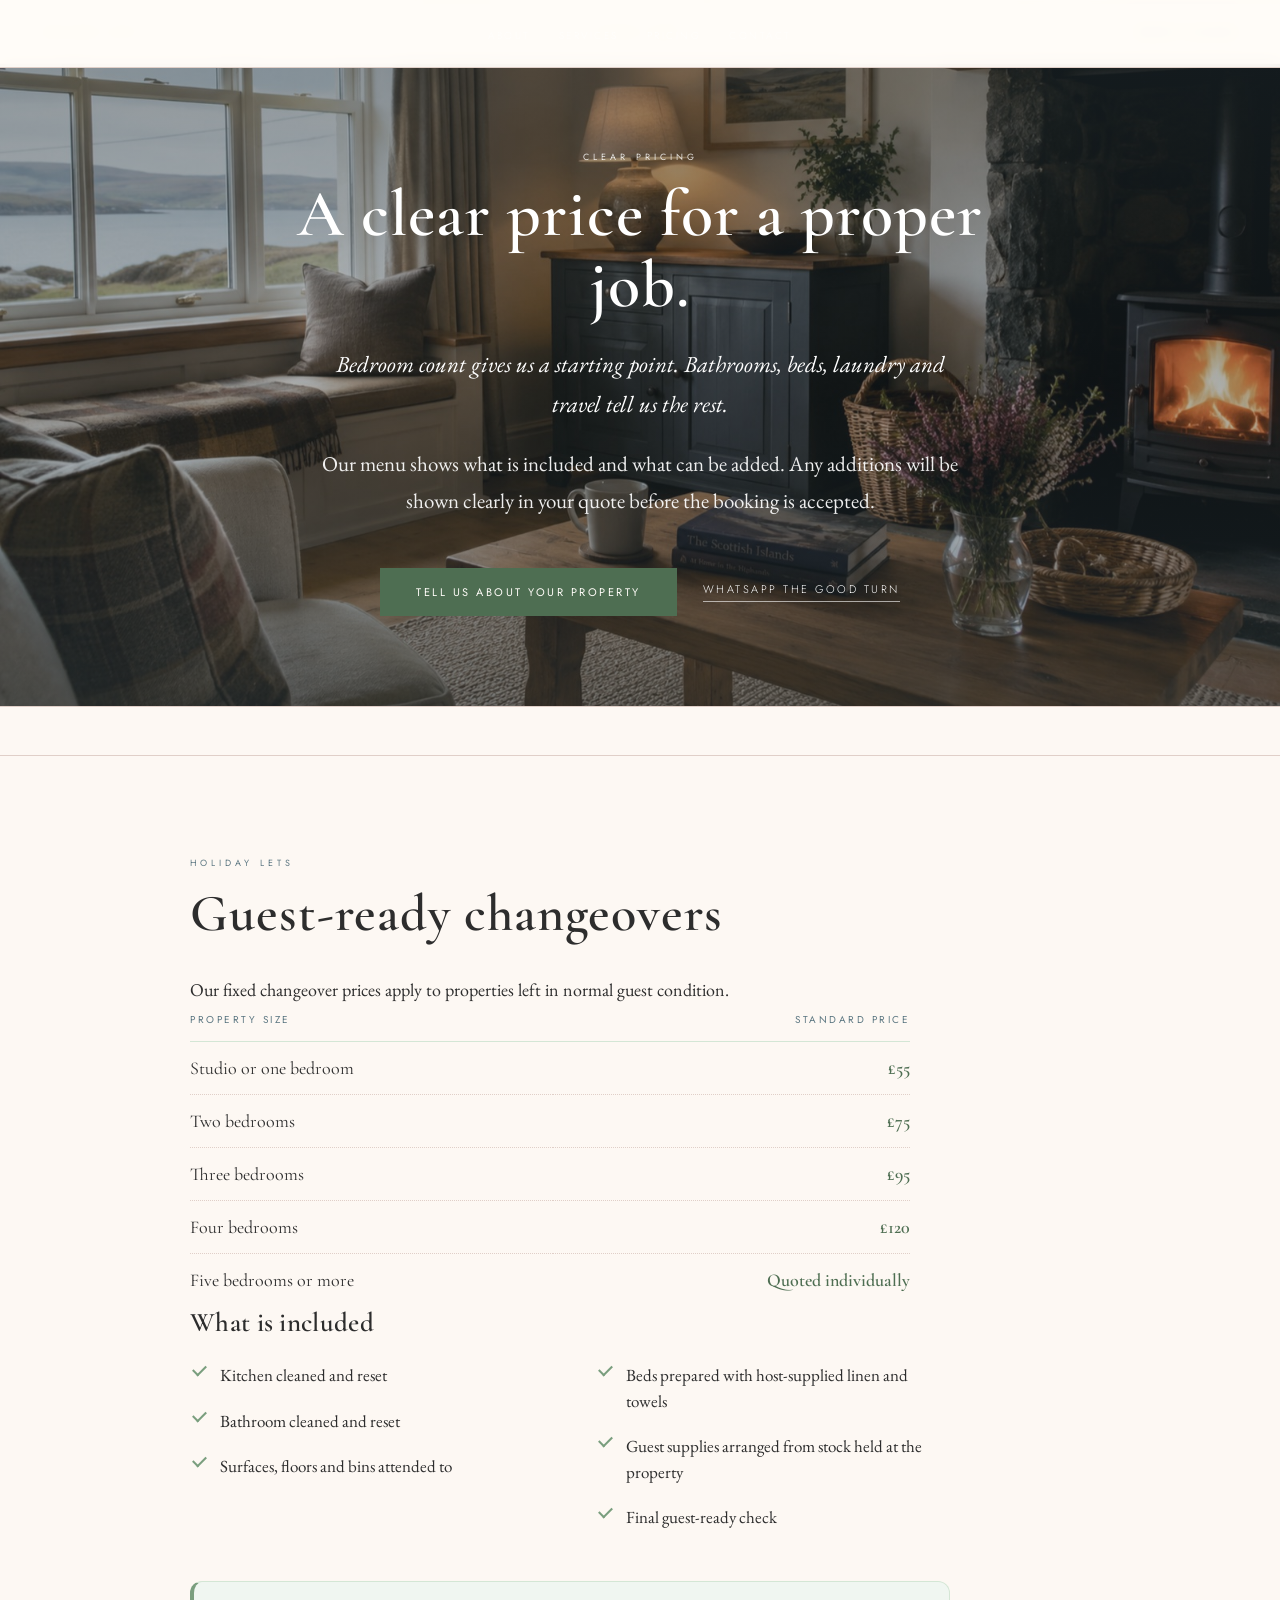
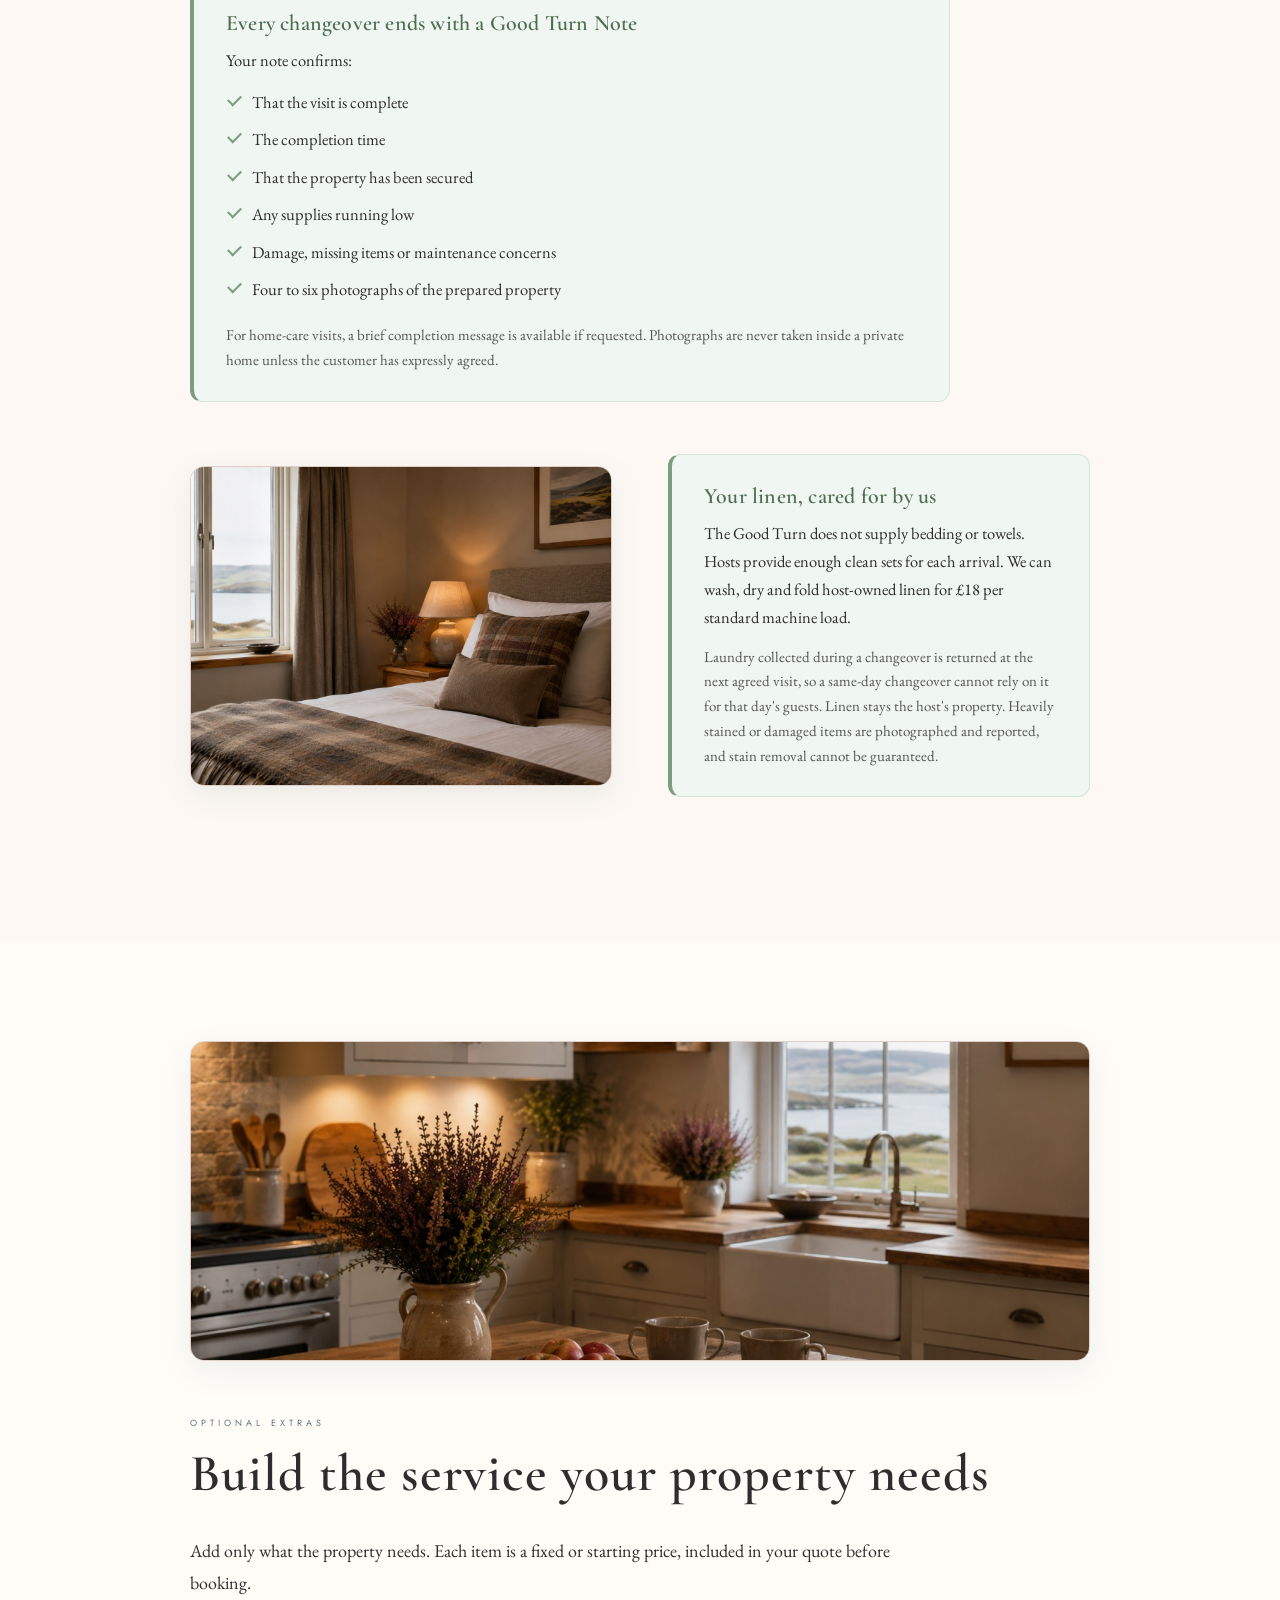
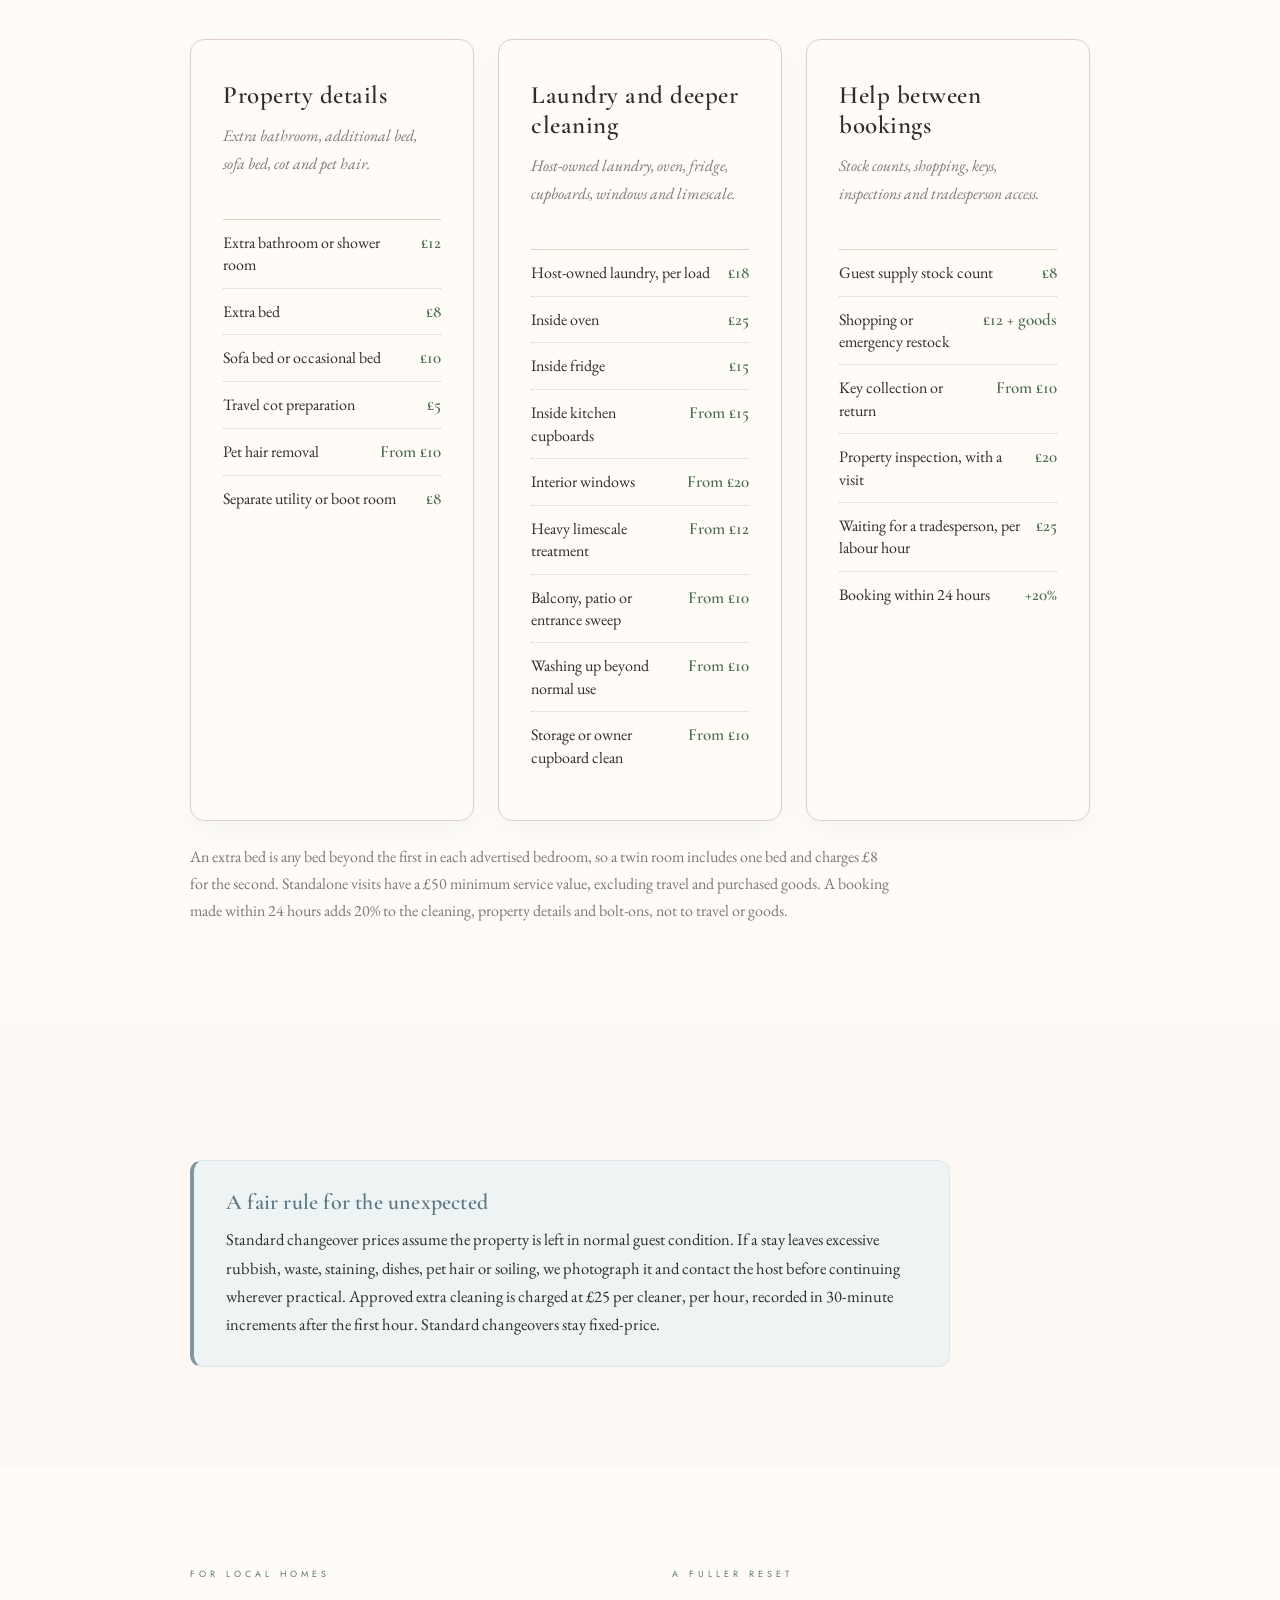
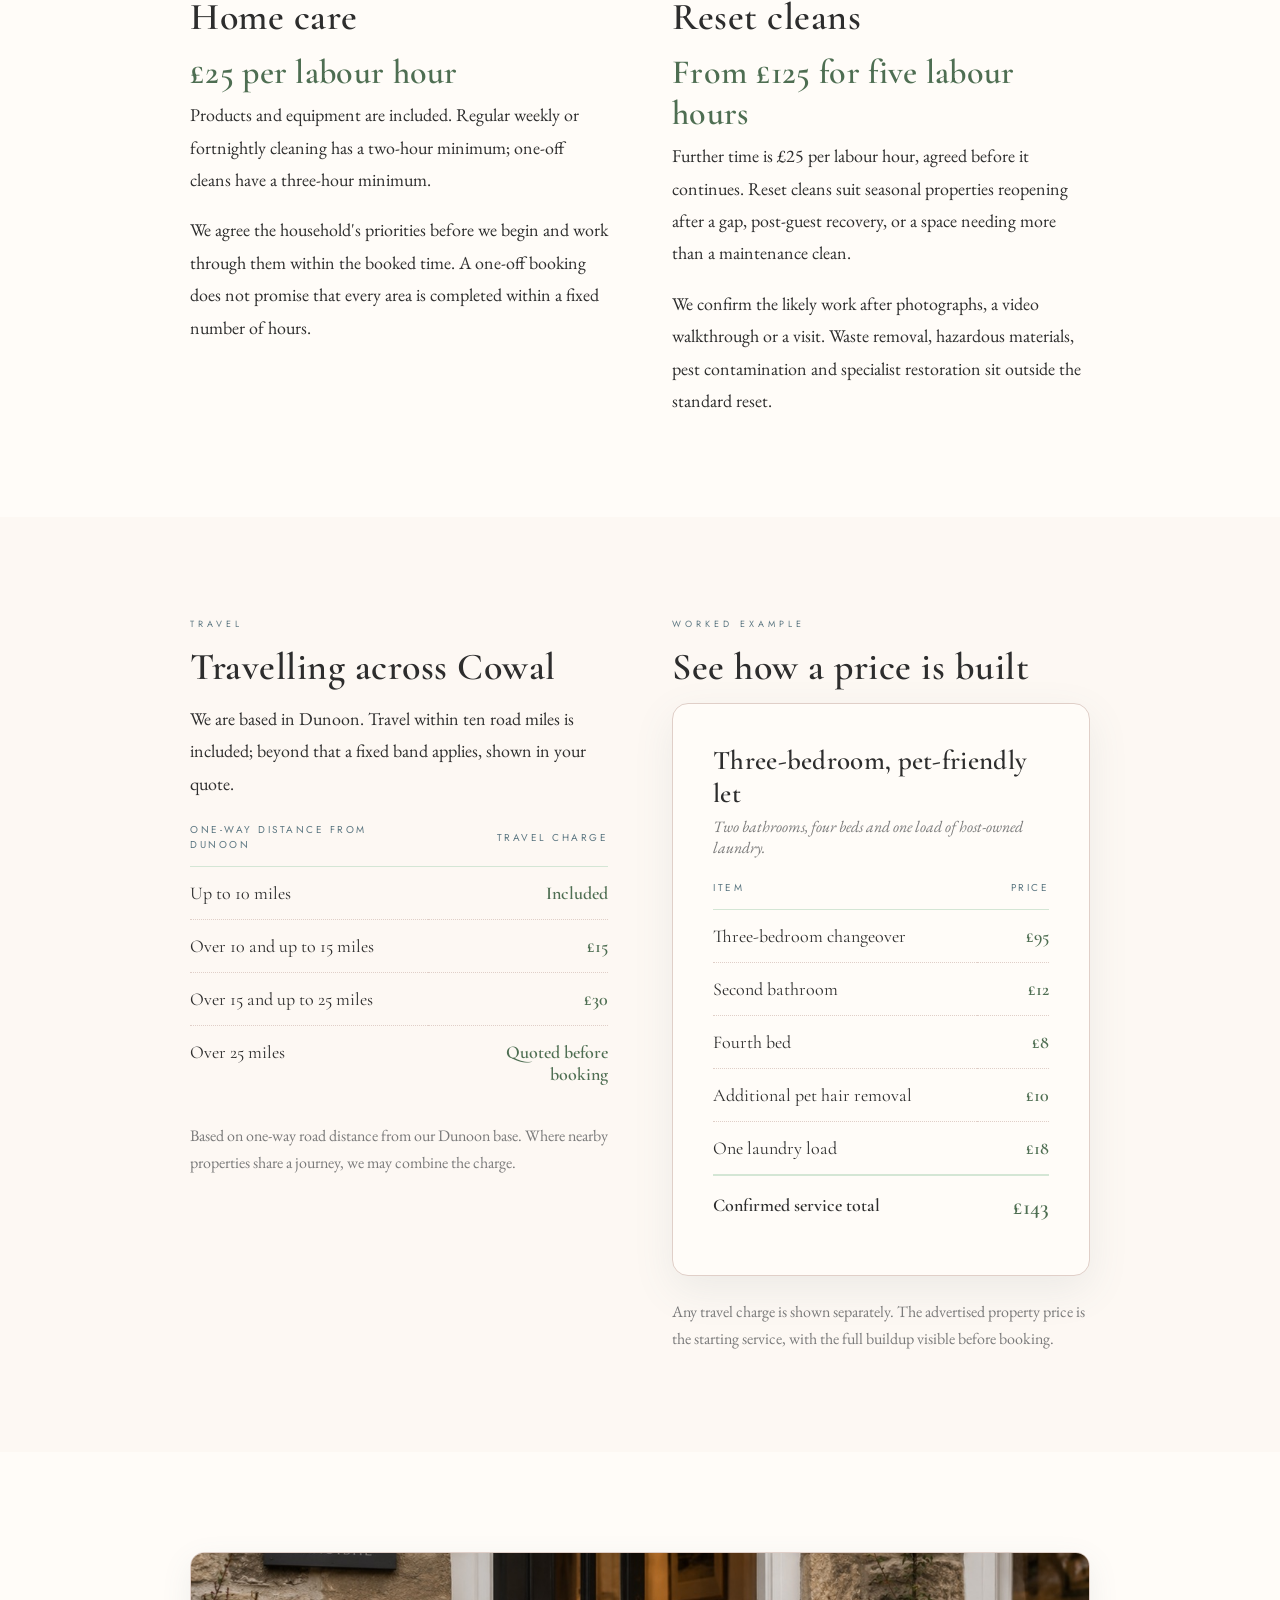
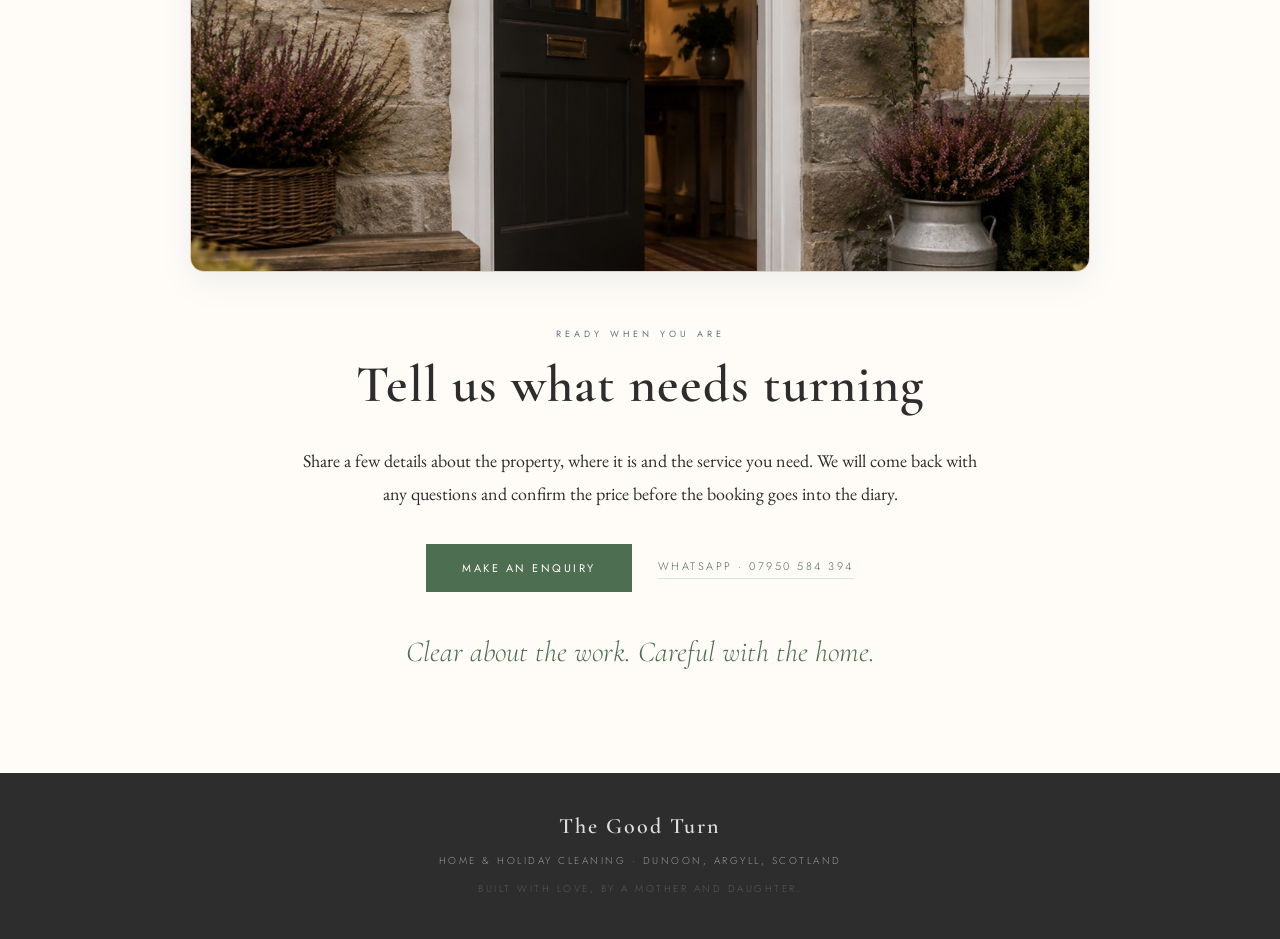
==== commit 5981c9db: "Add The Good Turn Note, trust strip and care preferences Homepage: - How It Works expanded to four s" ====
--- a/pricing.html
+++ b/pricing.html
@@ -70,8 +70,23 @@
         <li>Surfaces, floors and bins attended to</li>
         <li>Beds prepared with host-supplied linen and towels</li>
         <li>Guest supplies arranged from stock held at the property</li>
-        <li>Final check, photographs and any concerns reported</li>
+        <li>Final guest-ready check</li>
       </ul>
+    </div>
+
+    <!-- Good Turn Note panel (within the changeover area) -->
+    <div class="panel" style="margin-top:40px;">
+      <h3>Every changeover ends with a Good Turn Note</h3>
+      <p>Your note confirms:</p>
+      <ul class="panel-list">
+        <li>That the visit is complete</li>
+        <li>The completion time</li>
+        <li>That the property has been secured</li>
+        <li>Any supplies running low</li>
+        <li>Damage, missing items or maintenance concerns</li>
+        <li>Four to six photographs of the prepared property</li>
+      </ul>
+      <p class="panel-sub">For home-care visits, a brief completion message is available if requested. Photographs are never taken inside a private home unless the customer has expressly agreed.</p>
     </div>
 
     <!-- Linen callout, beside the bedroom image -->
--- a/styles.css
+++ b/styles.css
@@ -110,7 +110,7 @@
   #how { background: var(--green-deep); color: var(--warm-white); }
   #how .section-label { color: var(--green-light); }
   #how .section-title { color: var(--warm-white); }
-  .steps { display: grid; grid-template-columns: repeat(3, 1fr); gap: 48px; margin-top: 56px; }
+  .steps { display: grid; grid-template-columns: repeat(4, 1fr); gap: 30px; margin-top: 56px; }
   .step { text-align: center; padding: 0 16px; }
   .step-number { font-family: 'Cormorant Garamond', Georgia, serif; font-size: 72px; font-weight: 300; color: rgba(255,255,255,0.15); line-height: 1; margin-bottom: 16px; display: block; }
   .step h3 { font-size: 22px; font-weight: 600; letter-spacing: 1px; margin-bottom: 12px; color: var(--warm-white); }
@@ -352,9 +352,54 @@
 
 /* Linen callout: panel sits flush beside its image, with quieter supporting copy */
 .pricing-split .panel { margin-top: 0; }
-.panel .panel-sub { font-size: 14.5px; line-height: 1.65; color: var(--text-light); margin-top: 14px; }
+.panel .panel-sub { font-size: 15px; line-height: 1.65; color: #555; margin-top: 14px; }
 
 @media (max-width: 768px) {
   .two-col { grid-template-columns: 1fr; gap: 44px; }
   .service-jump .sep { margin: 0 10px; }
 }
+
+/* ============================================================
+   THE GOOD TURN NOTE — feature, sample card, trust strip, form help
+   ============================================================ */
+
+/* Four-step How It Works: 2x2 on tablet, 1 column on mobile (mobile rule already set) */
+@media (min-width: 769px) and (max-width: 1000px) { .steps { grid-template-columns: repeat(2, 1fr); gap: 40px 32px; } }
+
+/* Good Turn Note feature section */
+#good-turn-note { background: var(--cream); }
+.note-feature { align-items: center; }
+
+/* The sample note card — a thoughtful local note, not a software dashboard */
+.note-card { background: var(--warm-white); border: 1px solid var(--rule); border-radius: 16px; box-shadow: 0 14px 38px rgba(92,119,130,0.12); overflow: hidden; }
+/* Restrained tartan ribbon across the top */
+.note-card-ribbon { height: 7px; background:
+  repeating-linear-gradient(90deg, var(--green-deep) 0 14px, var(--green) 14px 20px, var(--slate) 20px 30px, var(--pink-deep) 30px 33px, var(--green) 33px 40px); opacity: 0.9; }
+.note-card-head { display: flex; align-items: center; gap: 11px; padding: 18px 26px; border-bottom: 1px solid var(--rule); background: var(--green-pale); }
+.note-card-head svg { width: 22px; height: 26px; flex: 0 0 auto; }
+.note-card-head span { font-family: 'Cormorant Garamond', Georgia, serif; font-size: 20px; font-weight: 600; letter-spacing: 0.5px; color: var(--green-deep); }
+.note-card-body { padding: 26px 28px 28px; }
+.note-card-body > * { font-family: 'EB Garamond', Georgia, serif; font-size: 18px; line-height: 1.6; color: var(--text); }
+.note-time { font-weight: 500; margin-bottom: 18px; }
+.note-checks { list-style: none; margin: 0 0 18px; }
+.note-checks li { position: relative; padding: 6px 0 6px 30px; }
+.note-checks li::before { content: ""; position: absolute; left: 3px; top: 0.7em; width: 12px; height: 7px; border-left: 2.5px solid var(--green); border-bottom: 2.5px solid var(--green); transform: rotate(-45deg); }
+.note-card-body p + p { margin-top: 14px; }
+.note-photos { margin-top: 18px; padding-top: 16px; border-top: 1px dotted var(--rule); color: var(--green-deep); font-weight: 500; }
+
+/* Trust strip near the enquiry section */
+#trust { background: var(--warm-white); }
+.trust-strip { display: grid; grid-template-columns: repeat(4, 1fr); gap: 30px; margin-top: 8px; }
+.trust-item { border-top: 2px solid var(--green-light); padding-top: 20px; }
+.trust-item h3 { font-family: 'Cormorant Garamond', Georgia, serif; font-size: 21px; font-weight: 600; letter-spacing: 0.3px; color: var(--green-deep); margin-bottom: 10px; line-height: 1.2; }
+.trust-item p { font-family: 'EB Garamond', Georgia, serif; font-size: 17px; line-height: 1.6; color: var(--text); }
+@media (min-width: 769px) and (max-width: 1000px) { .trust-strip { grid-template-columns: repeat(2, 1fr); gap: 32px; } }
+@media (max-width: 768px) { .trust-strip { grid-template-columns: 1fr; gap: 26px; } }
+
+/* Form helper text (readable, not pale grey, upright) */
+.field-help { font-family: 'EB Garamond', Georgia, serif; font-size: 14.5px; line-height: 1.5; color: #5d5d5d; margin-top: 4px; text-transform: none; letter-spacing: 0; }
+
+/* Pricing-page Good Turn Note panel sits inside the changeover area */
+.panel .panel-list { list-style: none; margin: 10px 0 0; }
+.panel .panel-list li { position: relative; padding: 6px 0 6px 26px; font-family: 'EB Garamond', Georgia, serif; font-size: 16.5px; line-height: 1.55; color: var(--text); }
+.panel .panel-list li::before { content: ""; position: absolute; left: 2px; top: 0.66em; width: 11px; height: 6px; border-left: 2px solid var(--green); border-bottom: 2px solid var(--green); transform: rotate(-45deg); }
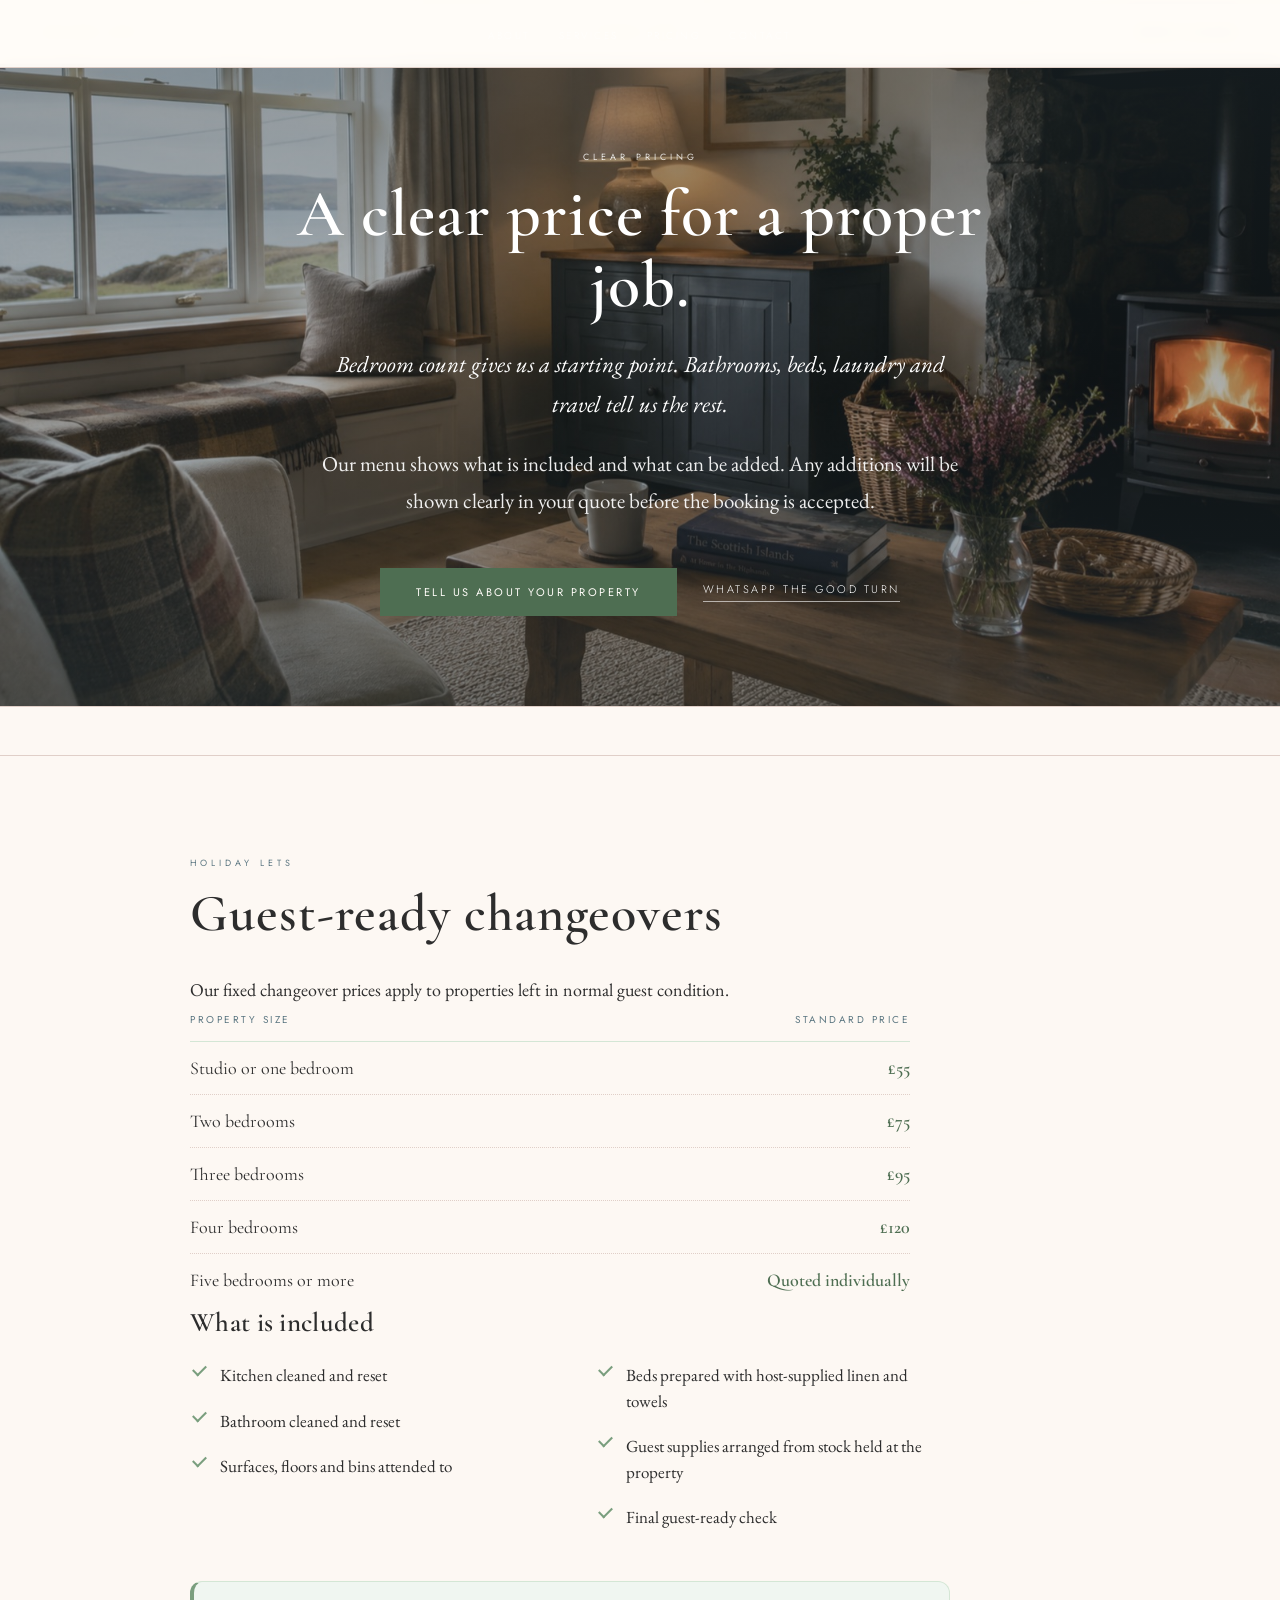
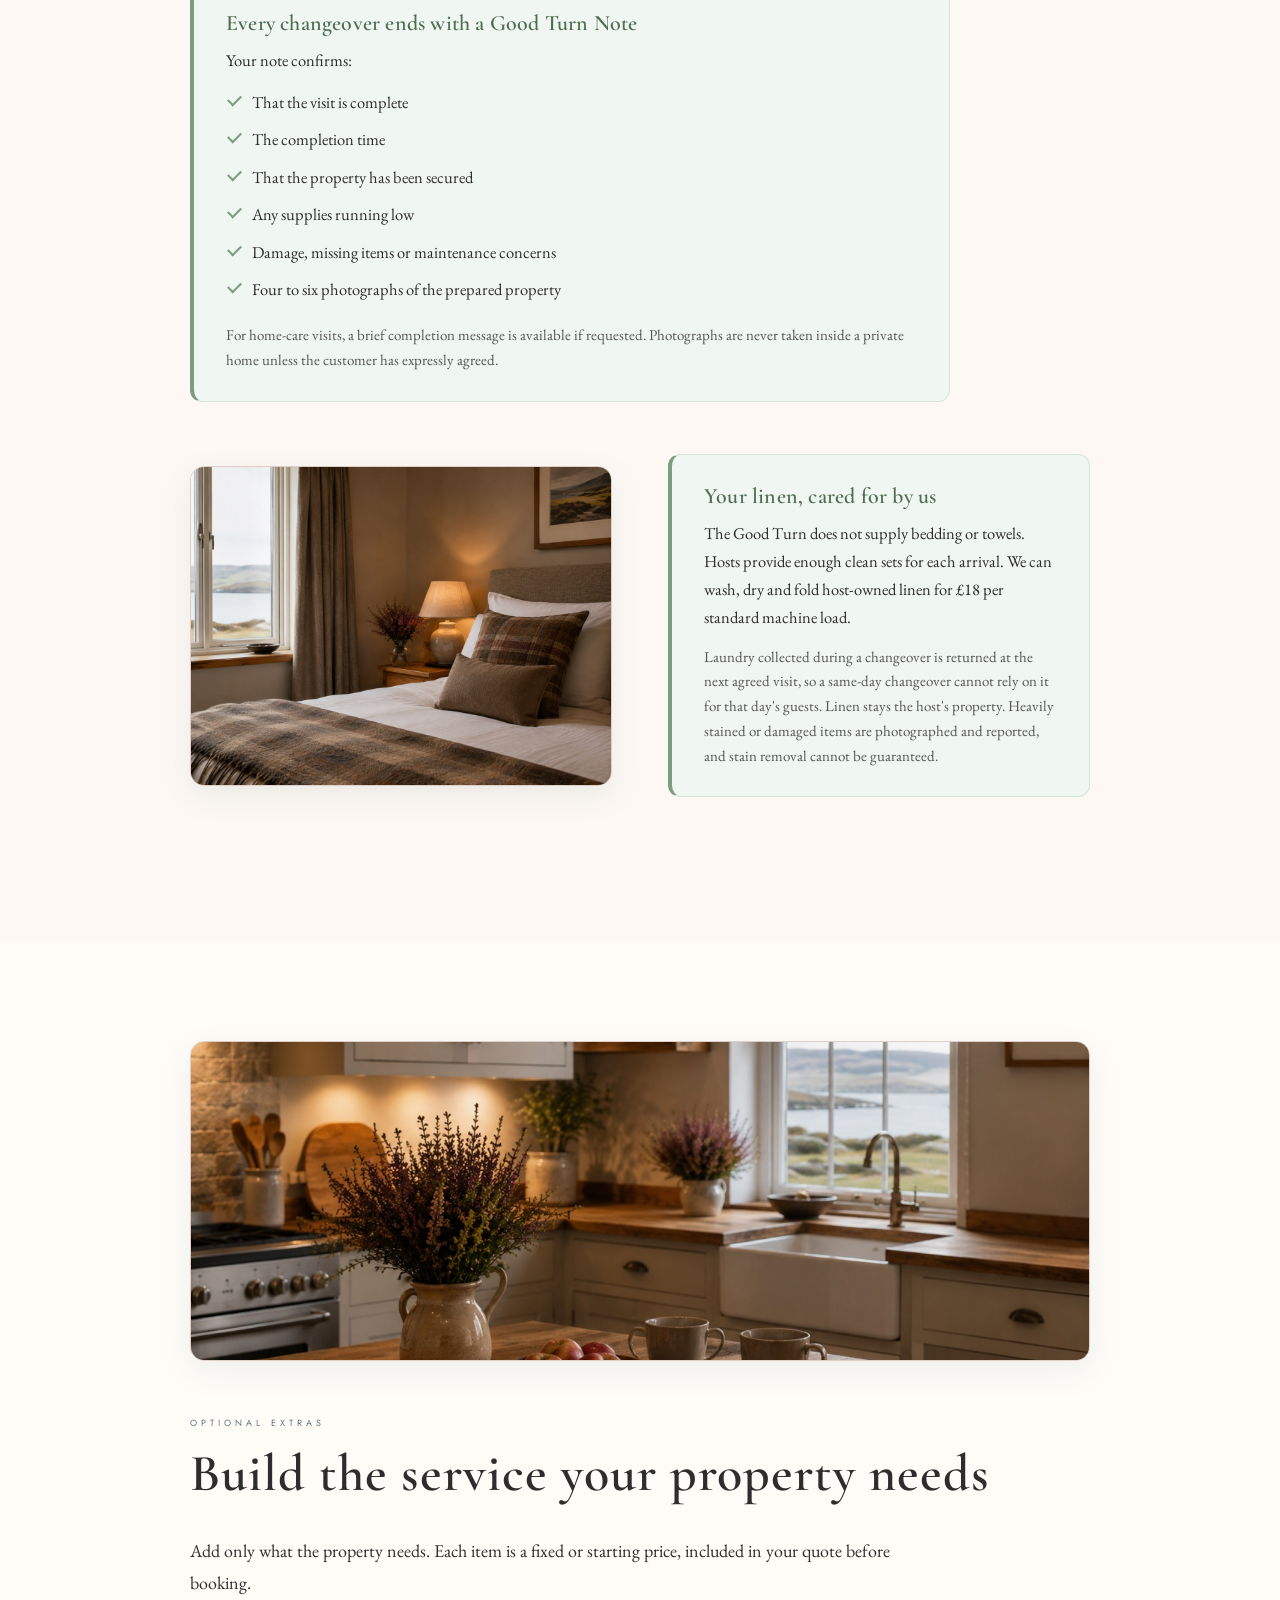
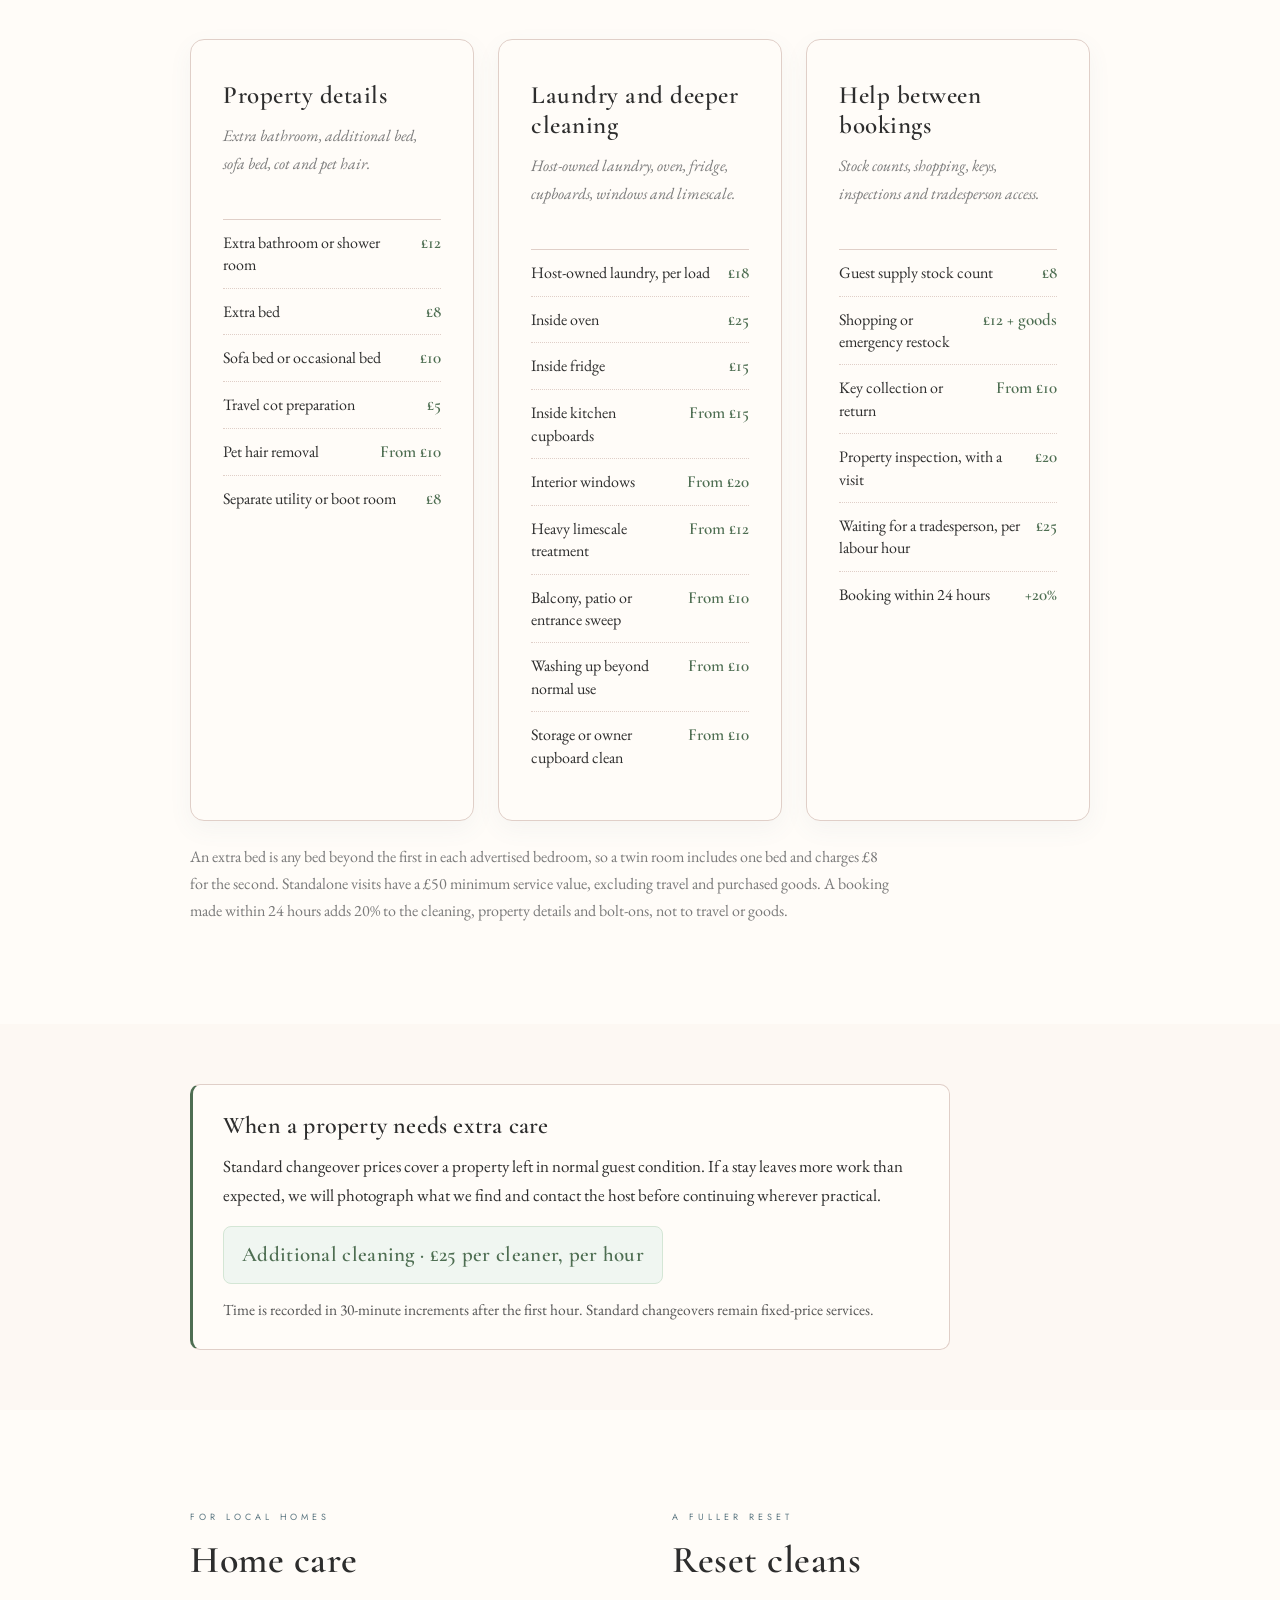
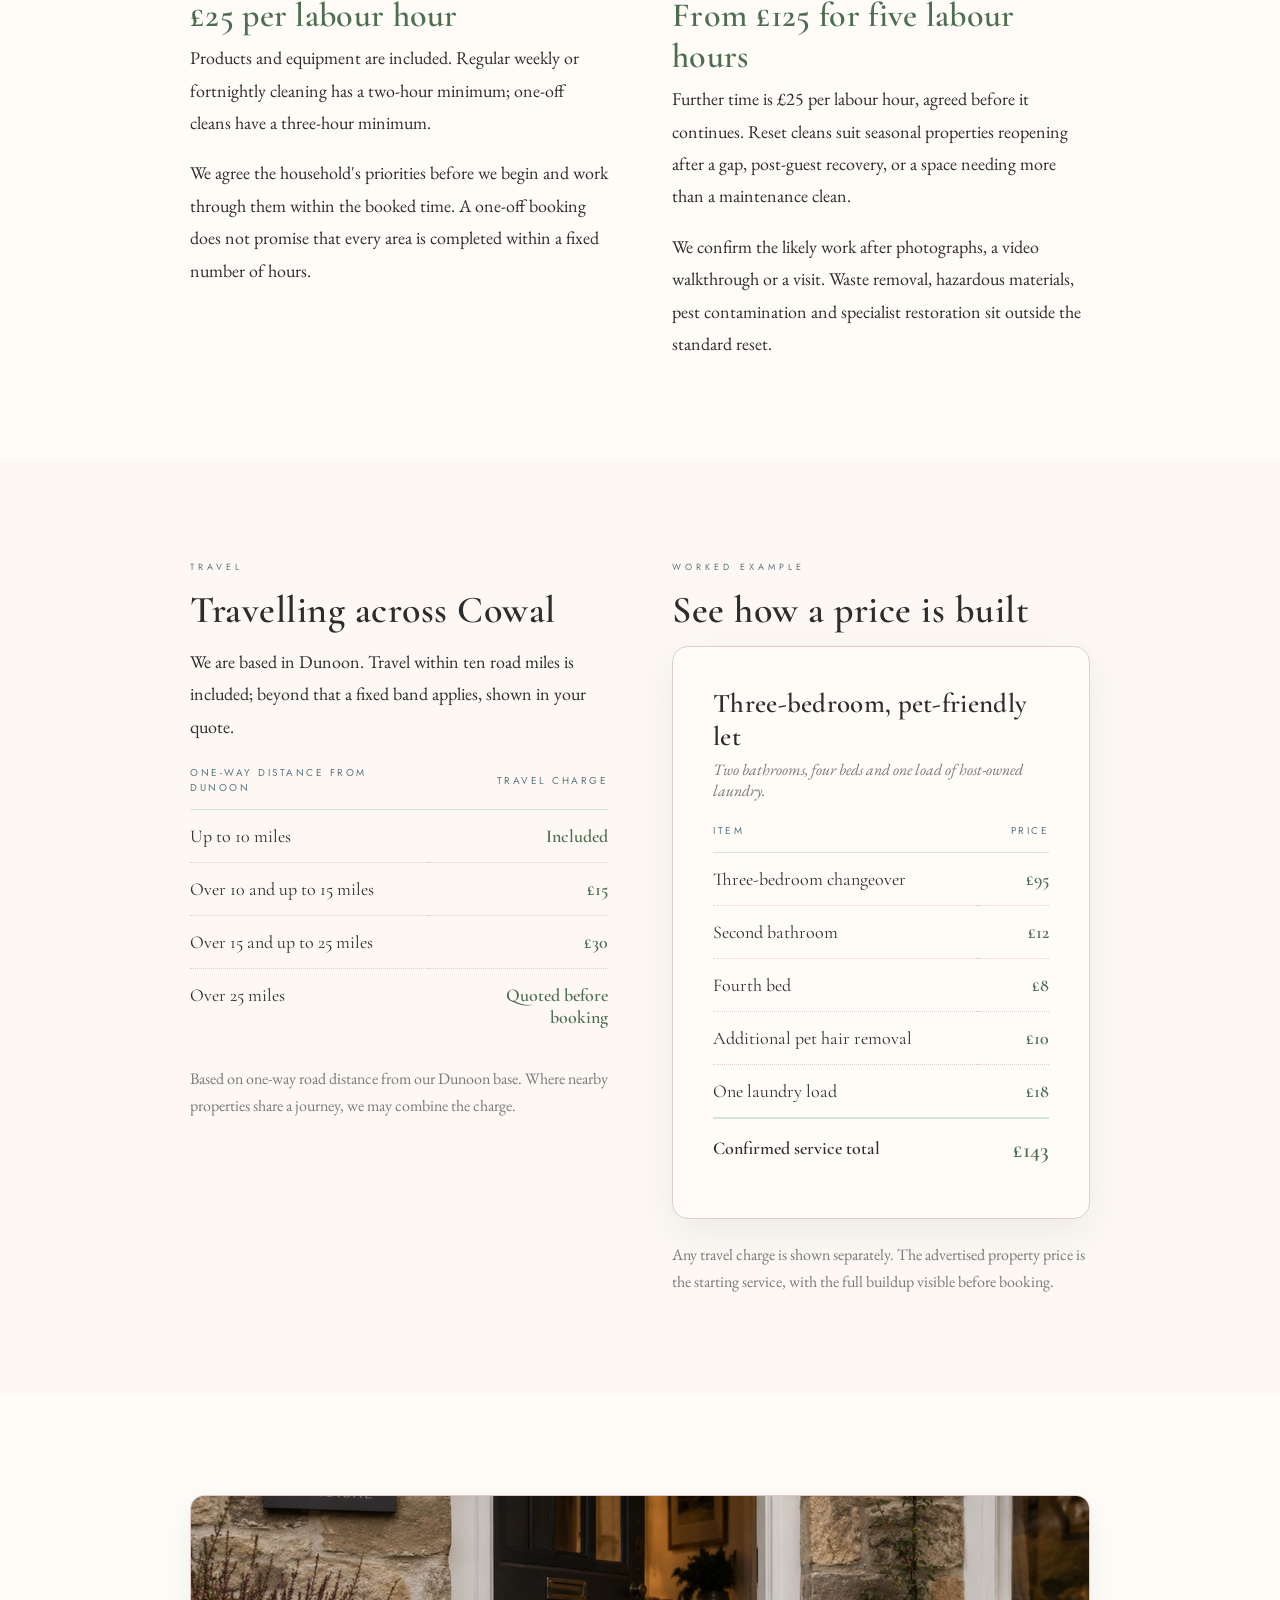
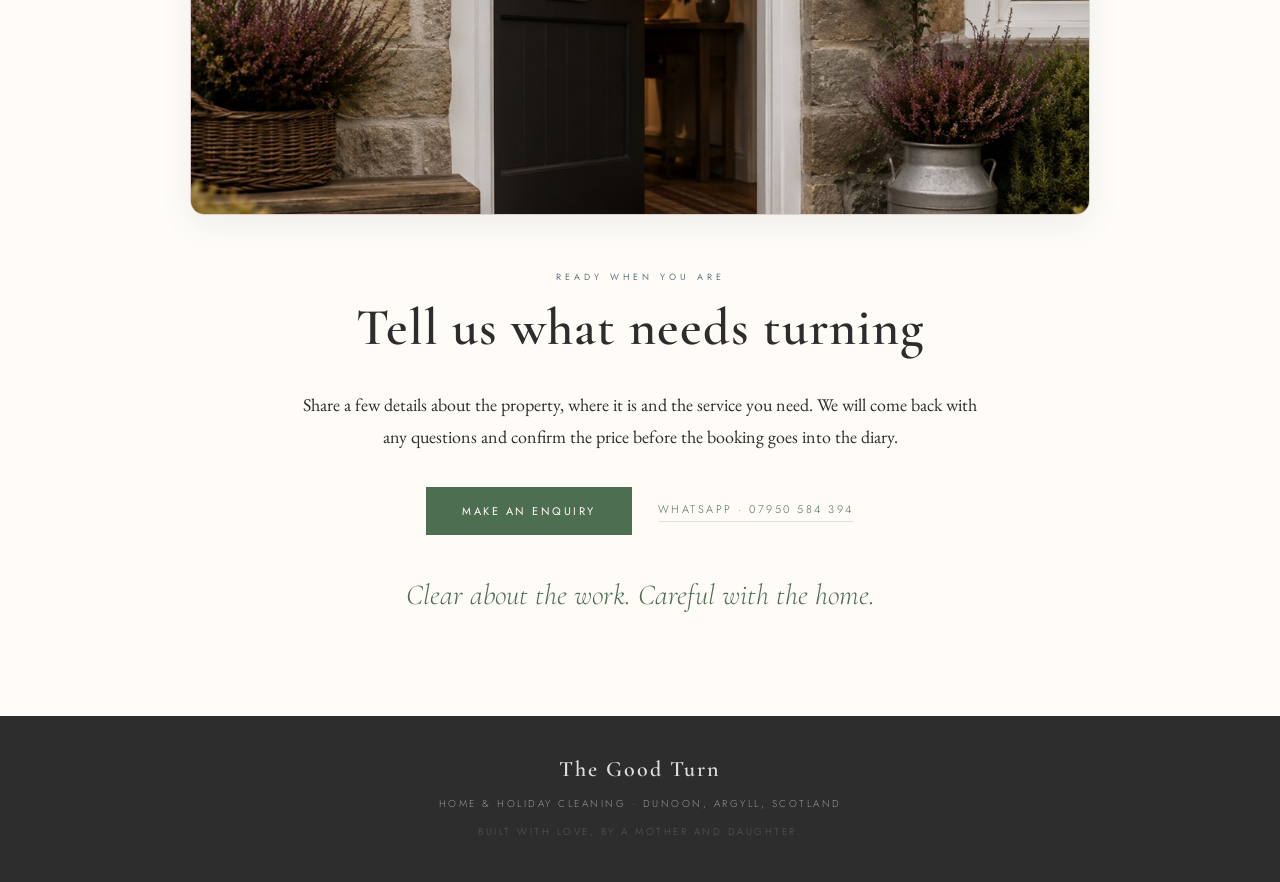
==== commit 71dfb7ee: "Restyle the after-stay note as a warm transparency note Replace the slate "alert" panel with a quiet" ====
--- a/pricing.html
+++ b/pricing.html
@@ -153,12 +153,14 @@
   </div>
 </section>
 
-<!-- A FAIR RULE FOR THE UNEXPECTED (slim panel) -->
-<section class="bg-cream">
-  <div class="section-inner">
-    <div class="panel slate">
-      <h3>A fair rule for the unexpected</h3>
-      <p>Standard changeover prices assume the property is left in normal guest condition. If a stay leaves excessive rubbish, waste, staining, dishes, pet hair or soiling, we photograph it and contact the host before continuing wherever practical. Approved extra cleaning is charged at £25 per cleaner, per hour, recorded in 30-minute increments after the first hour. Standard changeovers stay fixed-price.</p>
+<!-- WHEN A PROPERTY NEEDS EXTRA CARE (compact transparency note) -->
+<section class="bg-cream section-slim">
+  <div class="section-inner">
+    <div class="transparency-note">
+      <h3>When a property needs extra care</h3>
+      <p>Standard changeover prices cover a property left in normal guest condition. If a stay leaves more work than expected, we will photograph what we find and contact the host before continuing wherever practical.</p>
+      <p class="rate-line">Additional cleaning · £25 per cleaner, per hour</p>
+      <p class="clarify">Time is recorded in 30-minute increments after the first hour. Standard changeovers remain fixed-price services.</p>
     </div>
   </div>
 </section>
--- a/styles.css
+++ b/styles.css
@@ -403,3 +403,11 @@
 .panel .panel-list { list-style: none; margin: 10px 0 0; }
 .panel .panel-list li { position: relative; padding: 6px 0 6px 26px; font-family: 'EB Garamond', Georgia, serif; font-size: 16.5px; line-height: 1.55; color: var(--text); }
 .panel .panel-list li::before { content: ""; position: absolute; left: 2px; top: 0.66em; width: 11px; height: 6px; border-left: 2px solid var(--green); border-bottom: 2px solid var(--green); transform: rotate(-45deg); }
+
+/* "When a property needs extra care" — a quiet transparency note, not an alert */
+.section-slim { padding-top: 60px; padding-bottom: 60px; }
+.transparency-note { background: var(--warm-white); border: 1px solid var(--rule); border-left: 3px solid var(--green-deep); border-radius: 10px; padding: 26px 30px; max-width: 760px; }
+.transparency-note h3 { font-family: 'Cormorant Garamond', Georgia, serif; font-size: 24px; font-weight: 600; letter-spacing: 0.2px; color: var(--text); margin-bottom: 12px; }
+.transparency-note p { font-family: 'EB Garamond', Georgia, serif; font-size: 17px; line-height: 1.7; color: var(--text); }
+.transparency-note .rate-line { display: inline-block; background: var(--green-pale); border: 1px solid var(--green-light); border-radius: 8px; padding: 10px 18px; margin: 16px 0 14px; font-family: 'Cormorant Garamond', Georgia, serif; font-size: 21px; font-weight: 600; letter-spacing: 0.3px; color: var(--green-deep); }
+.transparency-note .clarify { font-size: 15.5px; line-height: 1.6; color: #555; }
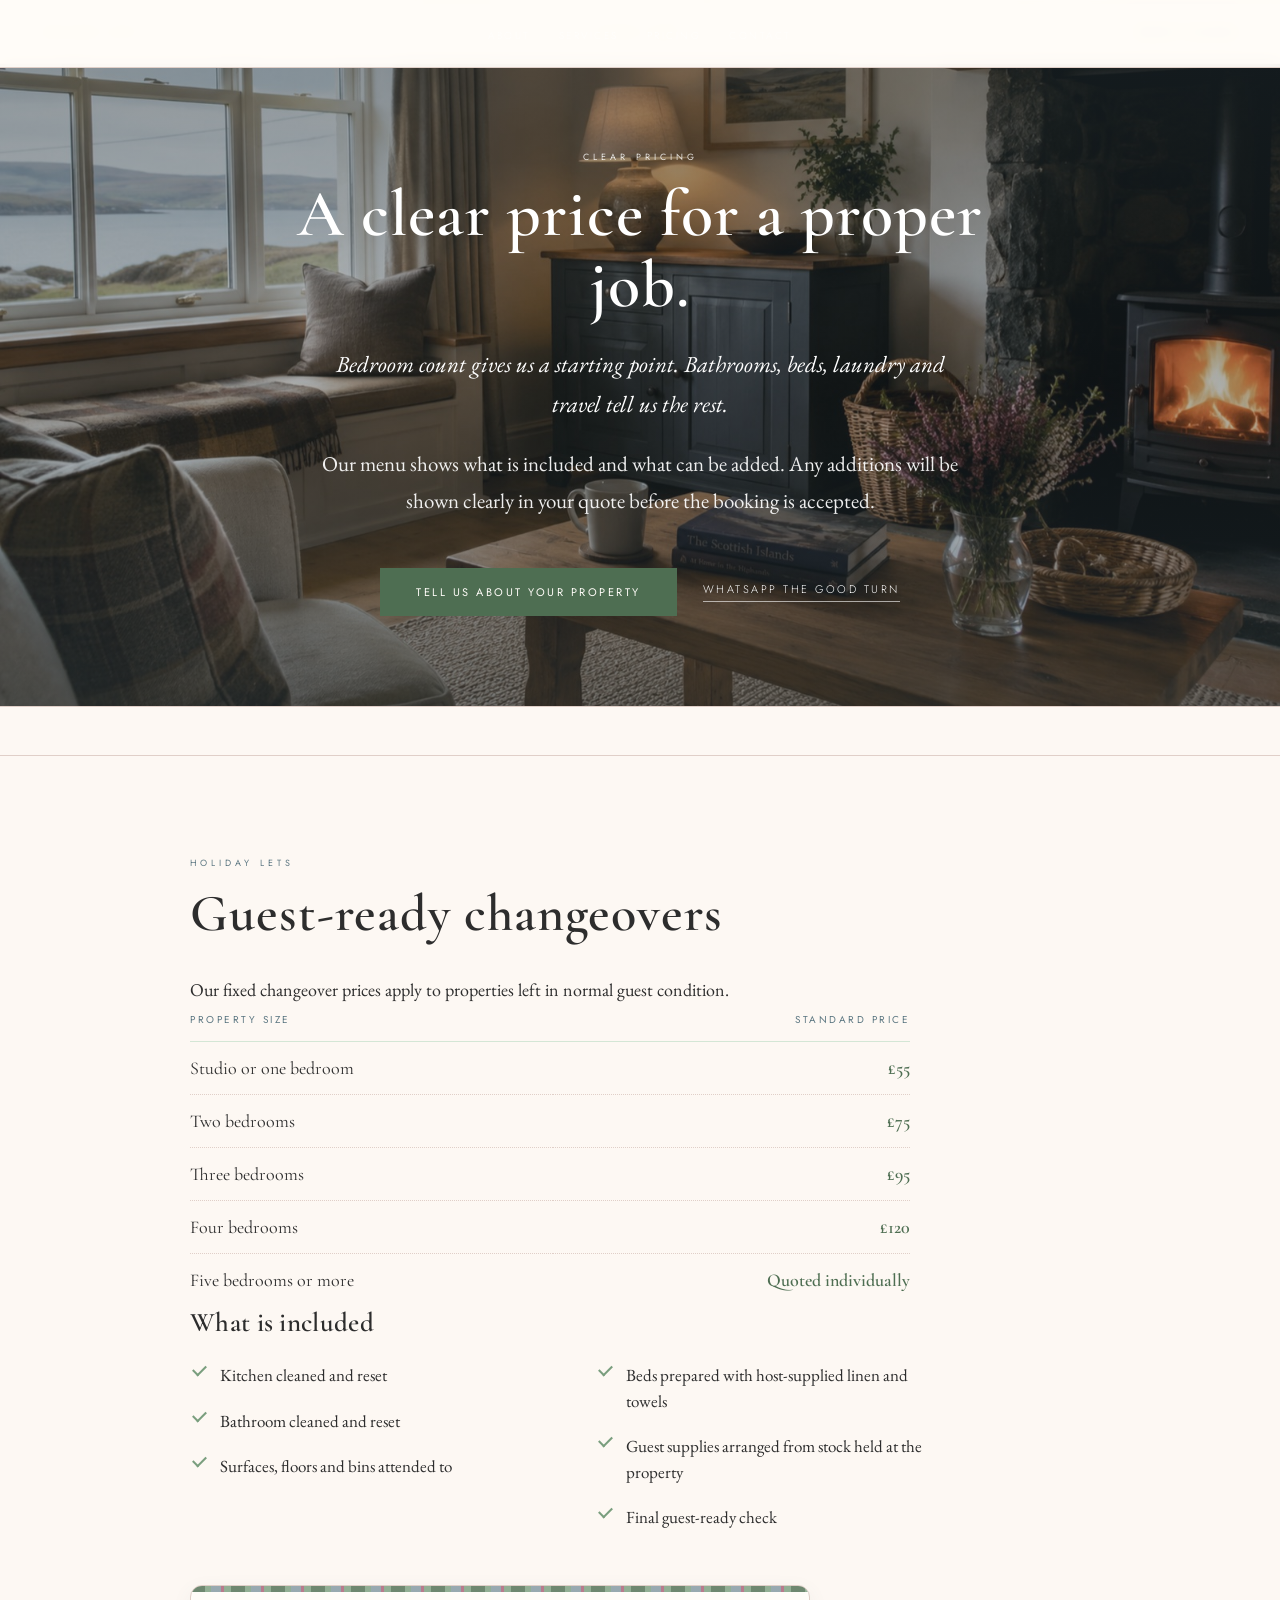
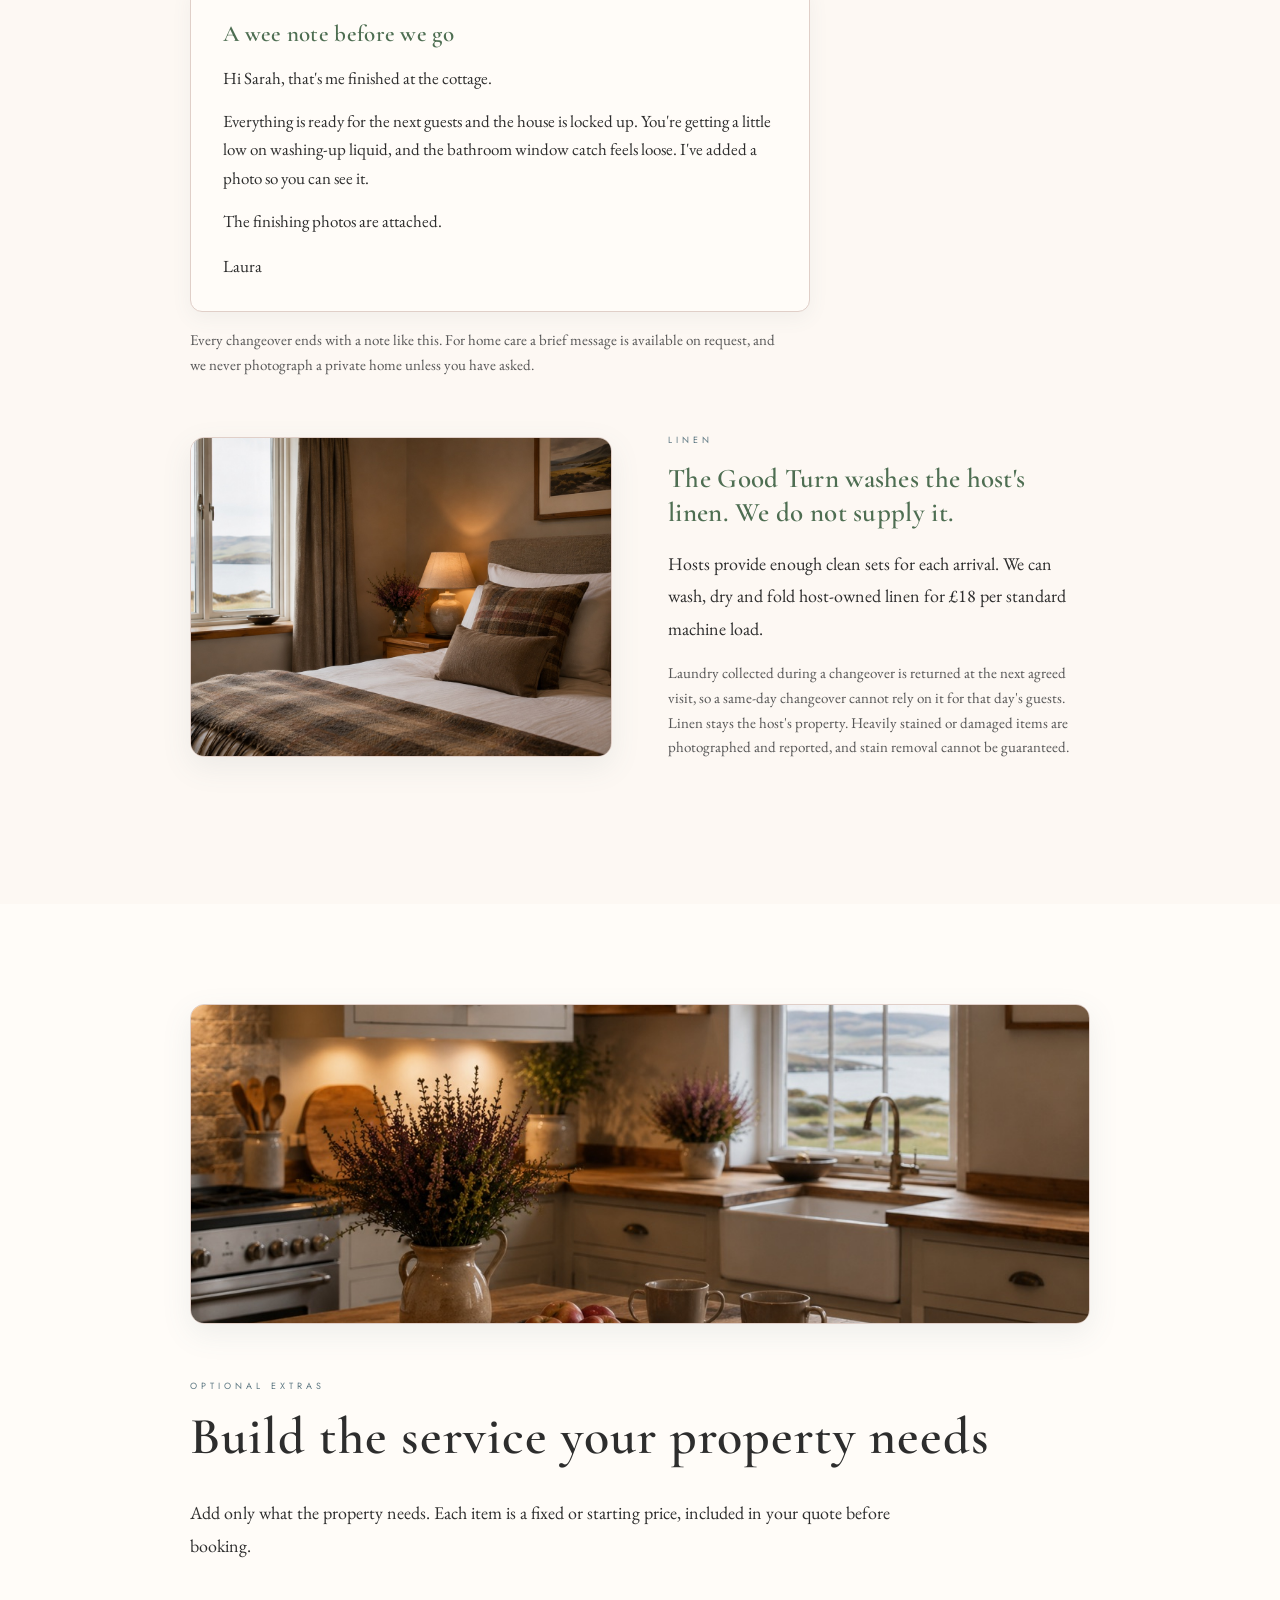
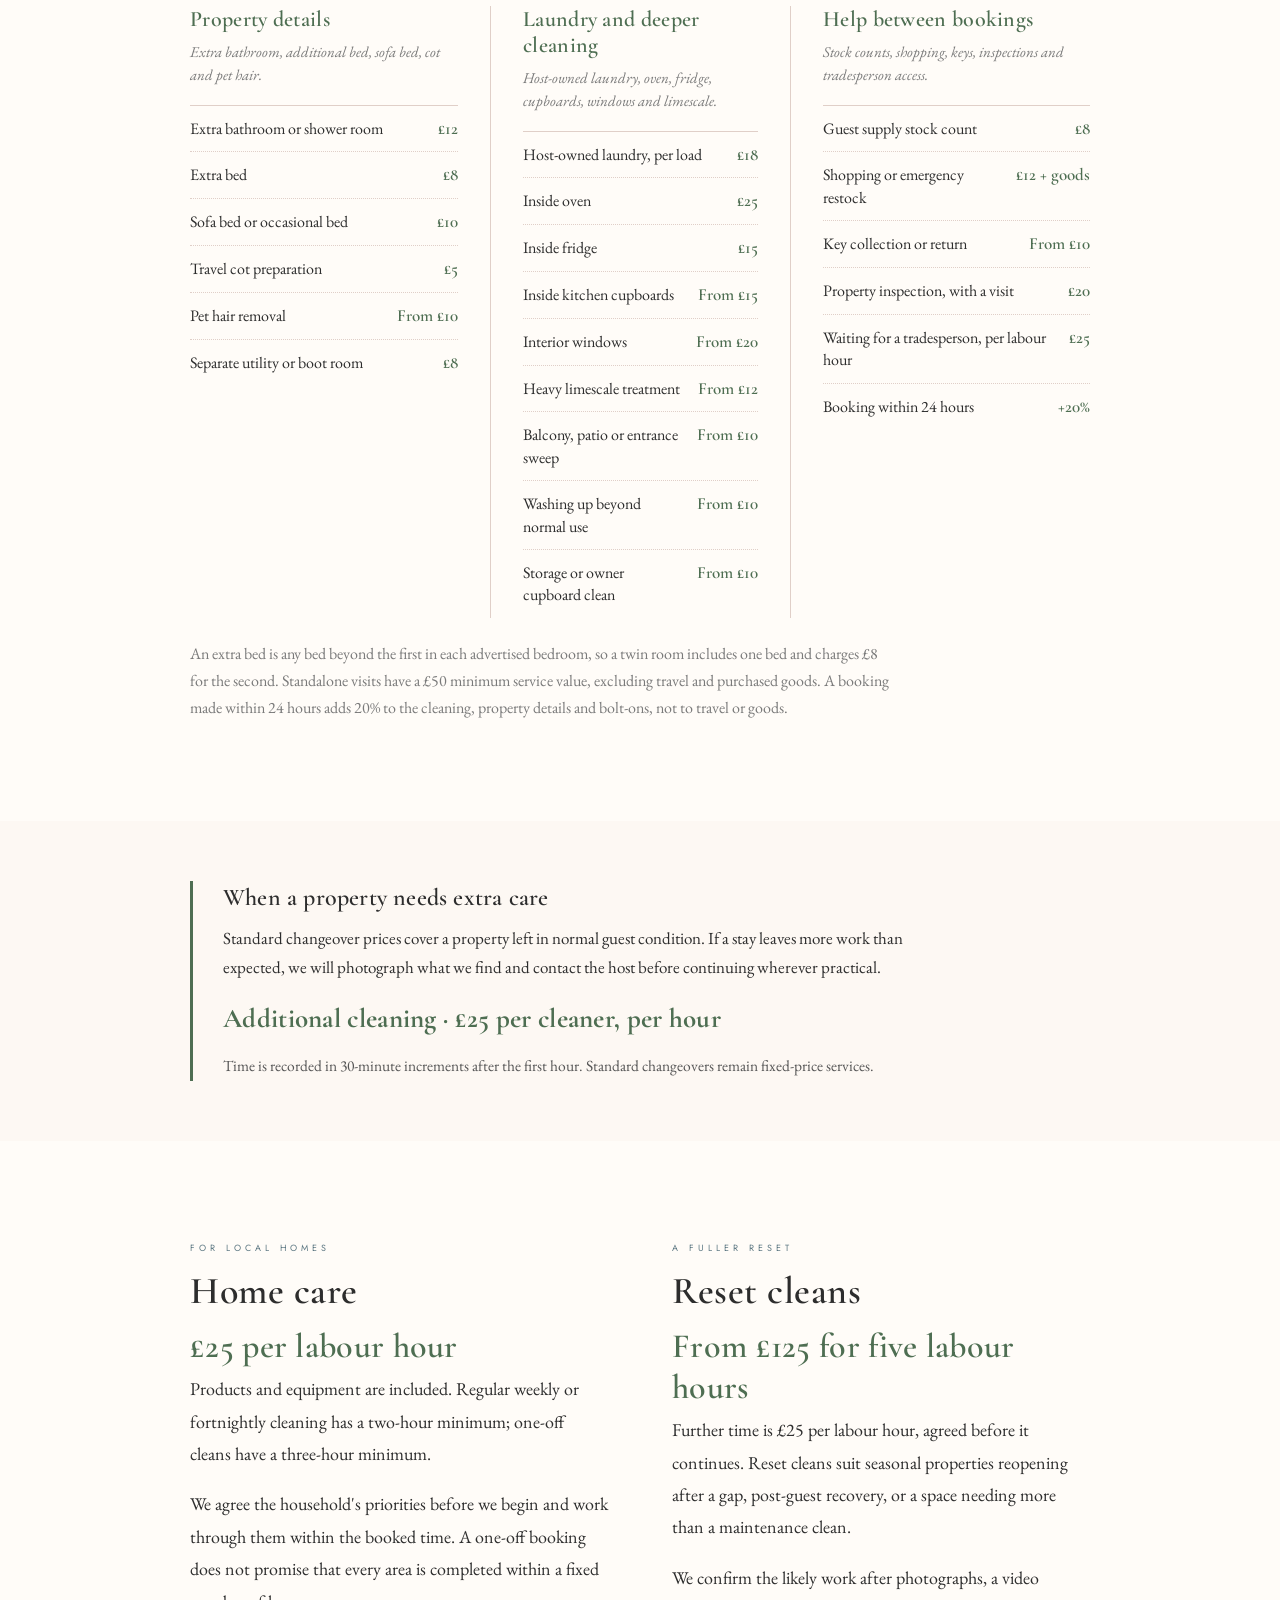
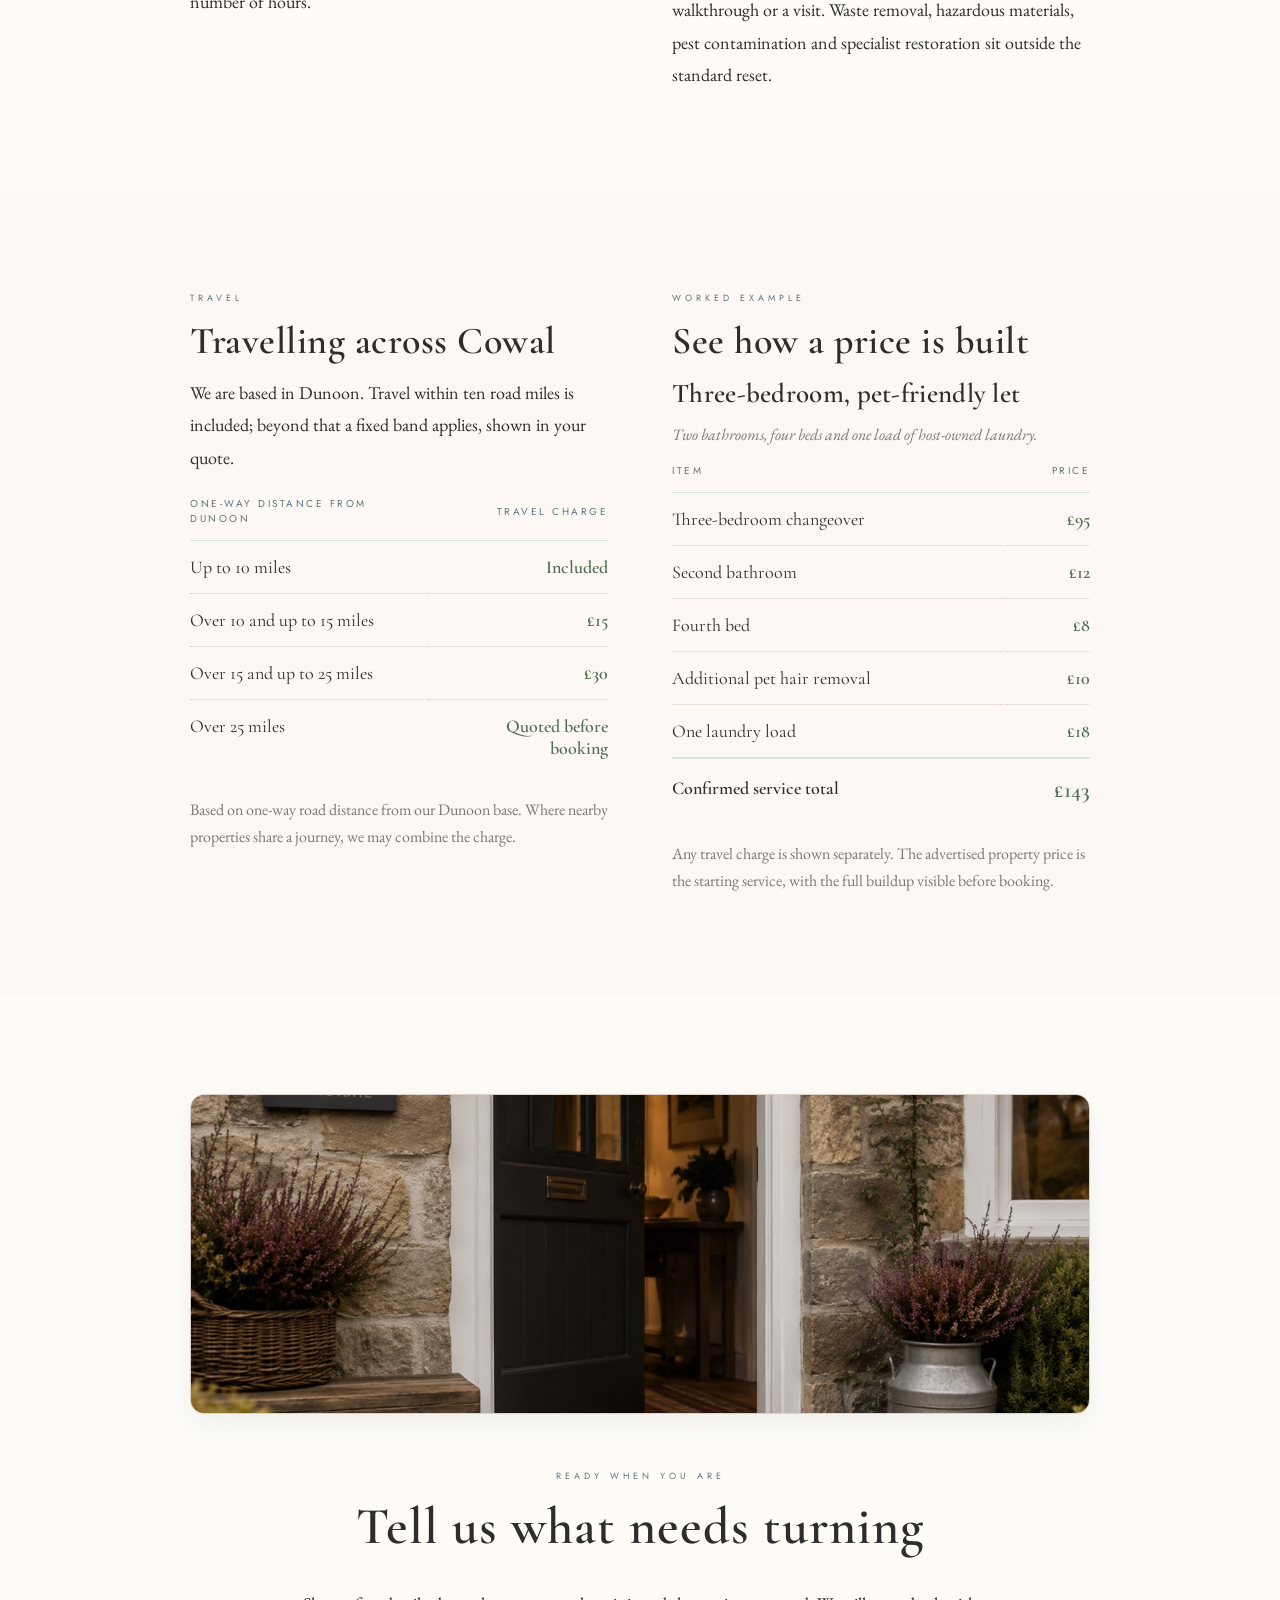
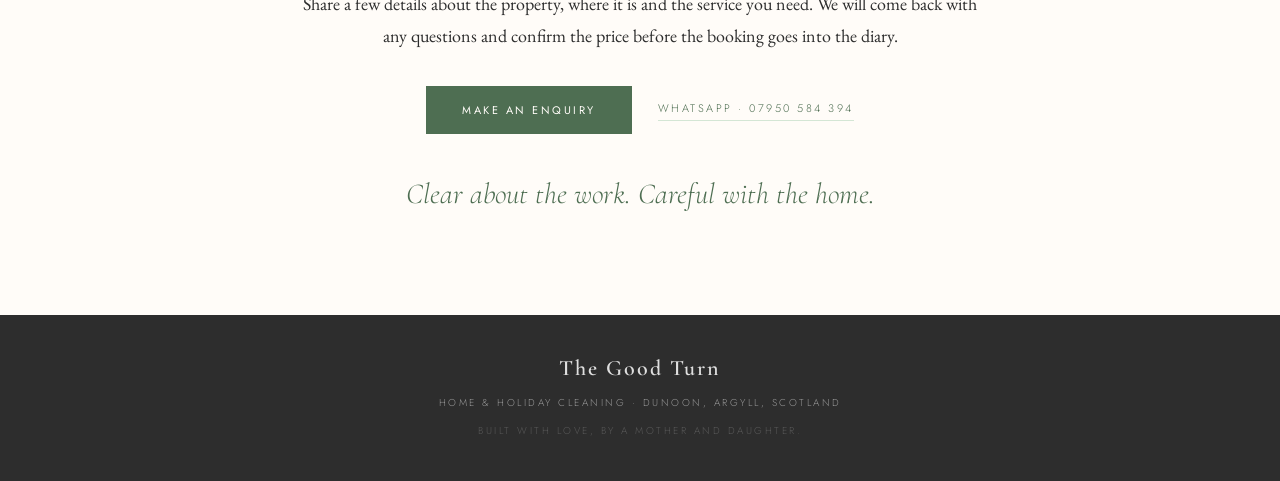
==== commit 4ad0b7ce: "De-box the pricing page: green as accent, open editorial layouts - Good Turn Note becomes a real pap" ====
--- a/pricing.html
+++ b/pricing.html
@@ -74,28 +74,27 @@
       </ul>
     </div>
 
-    <!-- Good Turn Note panel (within the changeover area) -->
-    <div class="panel" style="margin-top:40px;">
-      <h3>Every changeover ends with a Good Turn Note</h3>
-      <p>Your note confirms:</p>
-      <ul class="panel-list">
-        <li>That the visit is complete</li>
-        <li>The completion time</li>
-        <li>That the property has been secured</li>
-        <li>Any supplies running low</li>
-        <li>Damage, missing items or maintenance concerns</li>
-        <li>Four to six photographs of the prepared property</li>
-      </ul>
-      <p class="panel-sub">For home-care visits, a brief completion message is available if requested. Photographs are never taken inside a private home unless the customer has expressly agreed.</p>
-    </div>
-
-    <!-- Linen callout, beside the bedroom image -->
-    <div class="pricing-split" style="margin-top:52px;">
+    <!-- The Good Turn Note as a real paper note (the page's single card) -->
+    <div class="paper-note" style="margin-top:44px;">
+      <div class="paper-note-ribbon"></div>
+      <div class="paper-note-body">
+        <h3>A wee note before we go</h3>
+        <p>Hi Sarah, that's me finished at the cottage.</p>
+        <p>Everything is ready for the next guests and the house is locked up. You're getting a little low on washing-up liquid, and the bathroom window catch feels loose. I've added a photo so you can see it.</p>
+        <p>The finishing photos are attached.</p>
+        <p class="sign">Laura</p>
+      </div>
+    </div>
+    <p class="fine-print">Every changeover ends with a note like this. For home care a brief message is available on request, and we never photograph a private home unless you have asked.</p>
+
+    <!-- Linen: open image-and-copy split, no coloured box -->
+    <div class="pricing-split" style="margin-top:56px;">
       <img src="images/pricing-bedroom.jpg" class="section-image" alt="A guest bedroom with Harris-tweed cushions, a lamp and a sea view" />
-      <div class="panel">
-        <h3>Your linen, cared for by us</h3>
-        <p>The Good Turn does not supply bedding or towels. Hosts provide enough clean sets for each arrival. We can wash, dry and fold host-owned linen for £18 per standard machine load.</p>
-        <p class="panel-sub">Laundry collected during a changeover is returned at the next agreed visit, so a same-day changeover cannot rely on it for that day's guests. Linen stays the host's property. Heavily stained or damaged items are photographed and reported, and stain removal cannot be guaranteed.</p>
+      <div>
+        <span class="section-label">Linen</span>
+        <p class="linen-statement">The Good Turn washes the host's linen. We do not supply it.</p>
+        <div class="prose"><p>Hosts provide enough clean sets for each arrival. We can wash, dry and fold host-owned linen for £18 per standard machine load.</p></div>
+        <p class="fine-print">Laundry collected during a changeover is returned at the next agreed visit, so a same-day changeover cannot rely on it for that day's guests. Linen stays the host's property. Heavily stained or damaged items are photographed and reported, and stain removal cannot be guaranteed.</p>
       </div>
     </div>
   </div>
@@ -108,10 +107,10 @@
     <span class="section-label">Optional extras</span>
     <h2 class="section-title">Build the service your property needs</h2>
     <div class="prose"><p>Add only what the property needs. Each item is a fixed or starting price, included in your quote before booking.</p></div>
-    <div class="services-grid" style="margin-top:40px;">
-      <div class="service-card">
+    <div class="bolt-columns">
+      <div class="bolt-col">
         <h3>Property details</h3>
-        <p>Extra bathroom, additional bed, sofa bed, cot and pet hair.</p>
+        <p class="bolt-desc">Extra bathroom, additional bed, sofa bed, cot and pet hair.</p>
         <ul class="price-rows">
           <li><span>Extra bathroom or shower room</span><span class="amt">£12</span></li>
           <li><span>Extra bed</span><span class="amt">£8</span></li>
@@ -121,9 +120,9 @@
           <li><span>Separate utility or boot room</span><span class="amt">£8</span></li>
         </ul>
       </div>
-      <div class="service-card">
+      <div class="bolt-col">
         <h3>Laundry and deeper cleaning</h3>
-        <p>Host-owned laundry, oven, fridge, cupboards, windows and limescale.</p>
+        <p class="bolt-desc">Host-owned laundry, oven, fridge, cupboards, windows and limescale.</p>
         <ul class="price-rows">
           <li><span>Host-owned laundry, per load</span><span class="amt">£18</span></li>
           <li><span>Inside oven</span><span class="amt">£25</span></li>
@@ -136,9 +135,9 @@
           <li><span>Storage or owner cupboard clean</span><span class="amt">From £10</span></li>
         </ul>
       </div>
-      <div class="service-card">
+      <div class="bolt-col">
         <h3>Help between bookings</h3>
-        <p>Stock counts, shopping, keys, inspections and tradesperson access.</p>
+        <p class="bolt-desc">Stock counts, shopping, keys, inspections and tradesperson access.</p>
         <ul class="price-rows">
           <li><span>Guest supply stock count</span><span class="amt">£8</span></li>
           <li><span>Shopping or emergency restock</span><span class="amt">£12 + goods</span></li>
@@ -217,7 +216,7 @@
       <div>
         <span class="section-label">Worked example</span>
         <h2 class="col-title">See how a price is built</h2>
-        <div class="example-card" style="margin-top:6px;">
+        <div style="margin-top:6px;">
           <h3 class="block-title">Three-bedroom, pet-friendly let</h3>
           <p class="example-meta">Two bathrooms, four beds and one load of host-owned laundry.</p>
           <table class="price-table">
--- a/styles.css
+++ b/styles.css
@@ -406,8 +406,47 @@
 
 /* "When a property needs extra care" — a quiet transparency note, not an alert */
 .section-slim { padding-top: 60px; padding-bottom: 60px; }
-.transparency-note { background: var(--warm-white); border: 1px solid var(--rule); border-left: 3px solid var(--green-deep); border-radius: 10px; padding: 26px 30px; max-width: 760px; }
+/* Open transparency note: just a narrow green rule on the left, no container, no fill */
+.transparency-note { background: transparent; border: none; border-left: 3px solid var(--green-deep); border-radius: 0; padding: 2px 0 2px 30px; max-width: 720px; }
 .transparency-note h3 { font-family: 'Cormorant Garamond', Georgia, serif; font-size: 24px; font-weight: 600; letter-spacing: 0.2px; color: var(--text); margin-bottom: 12px; }
 .transparency-note p { font-family: 'EB Garamond', Georgia, serif; font-size: 17px; line-height: 1.7; color: var(--text); }
-.transparency-note .rate-line { display: inline-block; background: var(--green-pale); border: 1px solid var(--green-light); border-radius: 8px; padding: 10px 18px; margin: 16px 0 14px; font-family: 'Cormorant Garamond', Georgia, serif; font-size: 21px; font-weight: 600; letter-spacing: 0.3px; color: var(--green-deep); }
+.transparency-note .rate-line { display: block; background: none; border: none; padding: 0; margin: 14px 0 12px; font-family: 'Cormorant Garamond', Georgia, serif; font-size: clamp(22px, 3vw, 27px); font-weight: 700; letter-spacing: 0.3px; color: var(--green-deep); }
 .transparency-note .clarify { font-size: 15.5px; line-height: 1.6; color: #555; }
+
+/* ============================================================
+   PRICING DE-BOXING — green as accent, open editorial layouts.
+   The paper note is the page's single intentional card.
+   ============================================================ */
+
+/* The Good Turn Note as a real paper note (the one allowed card) */
+.paper-note { background: var(--warm-white); border: 1px solid var(--rule); border-radius: 12px; box-shadow: 0 6px 20px rgba(92,119,130,0.07); overflow: hidden; max-width: 620px; }
+.paper-note-ribbon { height: 6px; background: repeating-linear-gradient(90deg, var(--green-deep) 0 14px, var(--green) 14px 20px, var(--slate) 20px 30px, var(--pink-deep) 30px 33px, var(--green) 33px 40px); opacity: 0.82; }
+.paper-note-body { padding: 28px 32px 30px; }
+.paper-note-body h3 { font-family: 'Cormorant Garamond', Georgia, serif; font-size: 23px; font-weight: 600; letter-spacing: 0.3px; color: var(--green-deep); margin-bottom: 16px; }
+.paper-note-body p { font-family: 'EB Garamond', Georgia, serif; font-size: 17px; line-height: 1.7; color: var(--text); }
+.paper-note-body p + p { margin-top: 14px; }
+.paper-note-body .sign { margin-top: 16px; }
+
+/* Prominent linen statement (open, no box) */
+.linen-statement { font-family: 'Cormorant Garamond', Georgia, serif; font-size: clamp(22px, 2.6vw, 27px); font-weight: 600; line-height: 1.25; letter-spacing: 0.3px; color: var(--green-deep); margin-bottom: 18px; }
+
+/* Open bolt-on columns with fine vertical dividers (stack with horizontal rules on mobile) */
+.bolt-columns { display: grid; grid-template-columns: repeat(3, 1fr); gap: 0; margin-top: 44px; }
+.bolt-col { padding: 0 32px; }
+.bolt-col:first-child { padding-left: 0; }
+.bolt-col:last-child { padding-right: 0; }
+.bolt-col + .bolt-col { border-left: 1px solid var(--rule); }
+.bolt-col h3 { font-family: 'Cormorant Garamond', Georgia, serif; font-size: 22px; font-weight: 600; letter-spacing: 0.3px; color: var(--green-deep); margin-bottom: 8px; }
+.bolt-col .bolt-desc { font-family: 'EB Garamond', Georgia, serif; font-style: italic; font-size: 15px; line-height: 1.55; color: var(--text-light); margin-bottom: 4px; }
+
+/* De-boxed worked example: open table */
+.example-meta { font-family: 'EB Garamond', Georgia, serif; font-style: italic; font-size: 16px; color: var(--text-light); margin-bottom: 18px; }
+
+/* Readable secondary copy (replaces filled-panel sub-text) */
+.fine-print { font-family: 'EB Garamond', Georgia, serif; font-size: 15px; line-height: 1.65; color: #555; margin-top: 16px; max-width: 600px; }
+
+@media (max-width: 768px) {
+  .bolt-columns { grid-template-columns: 1fr; }
+  .bolt-col { padding: 0; }
+  .bolt-col + .bolt-col { border-left: none; border-top: 1px solid var(--rule); margin-top: 30px; padding-top: 30px; }
+}
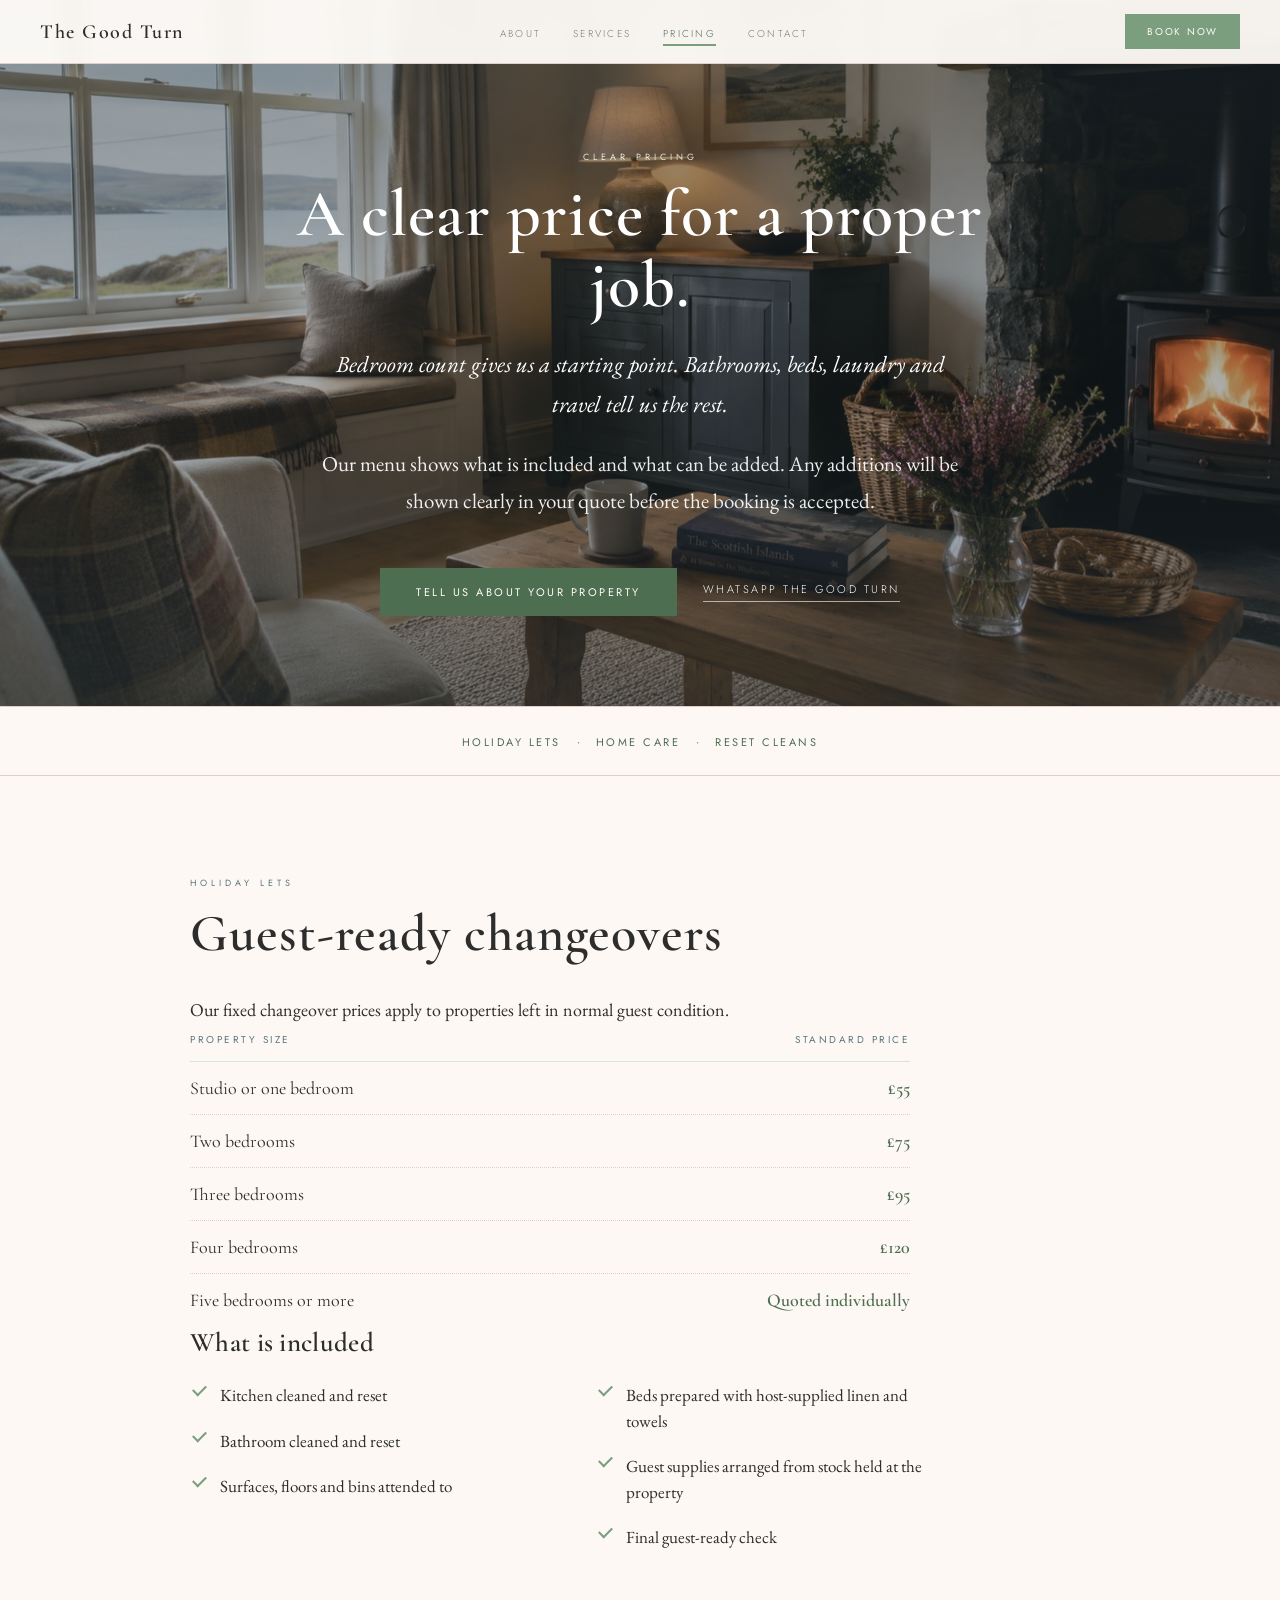
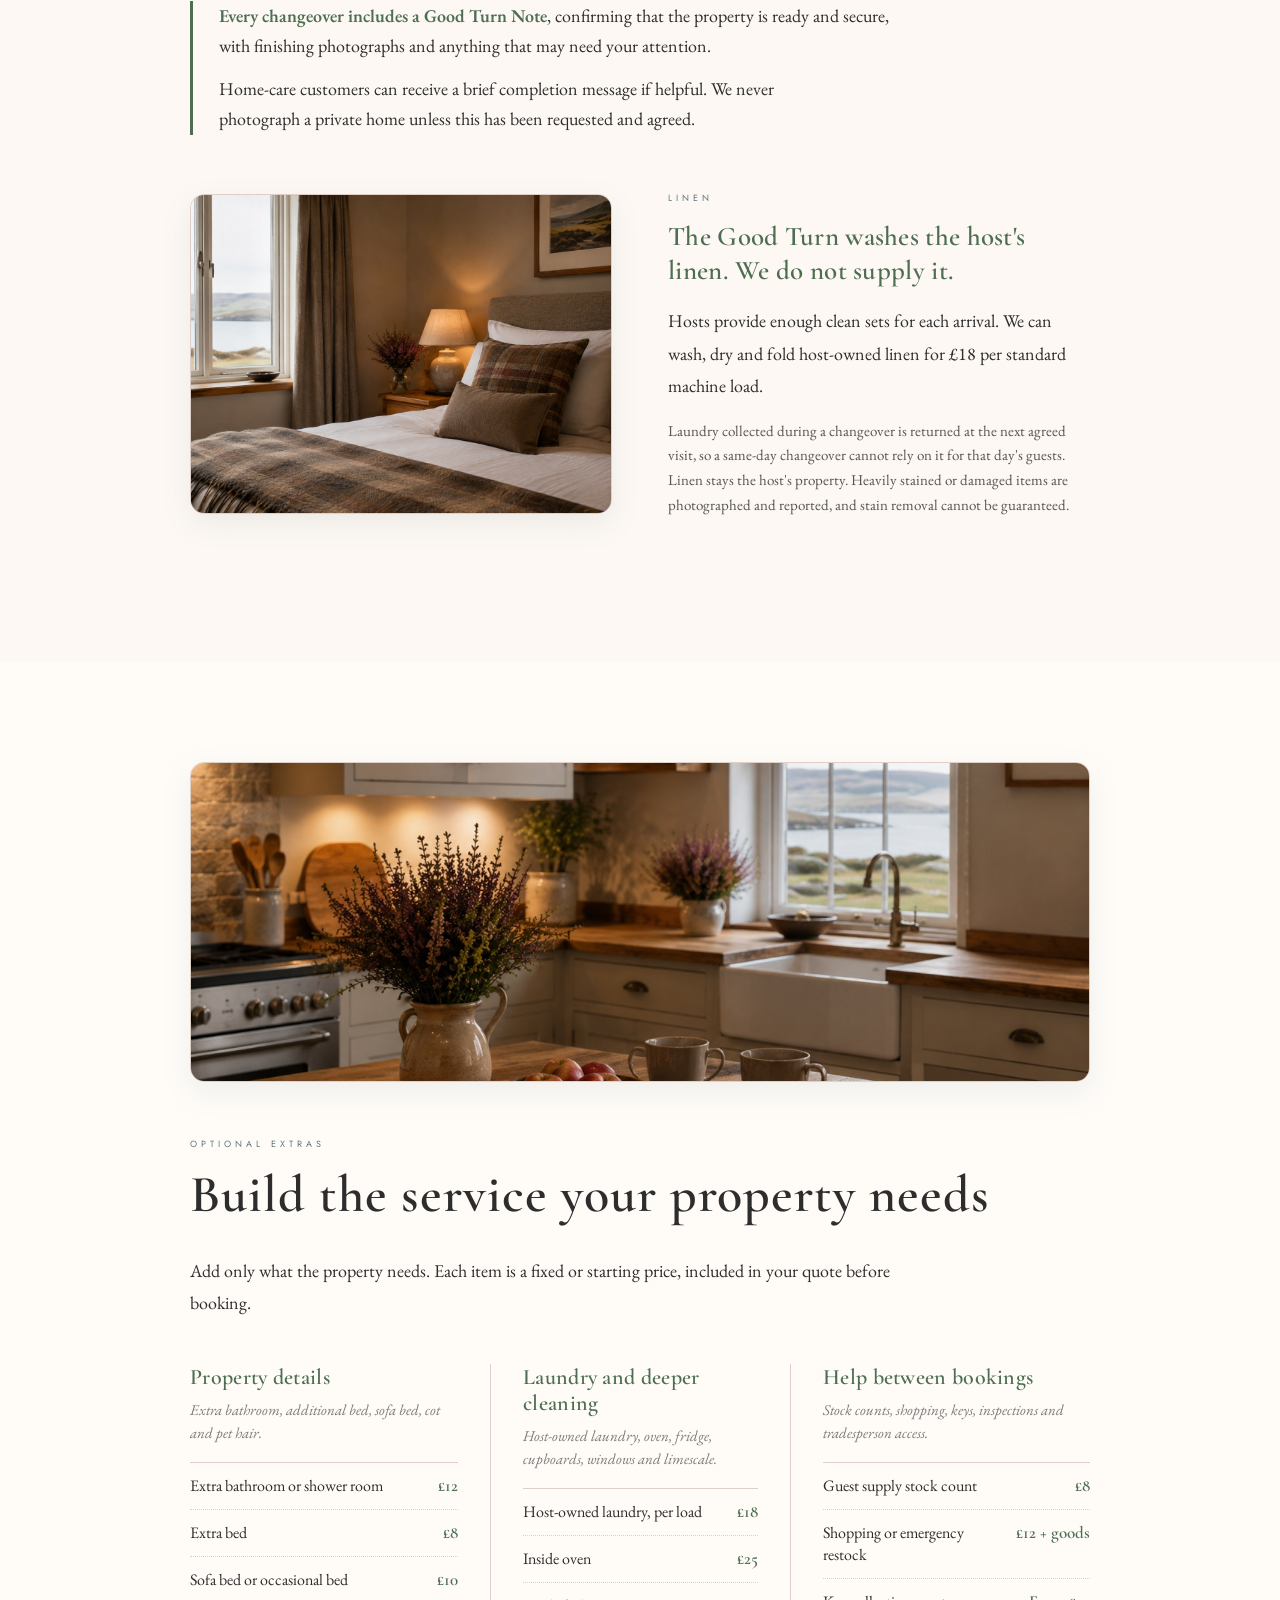
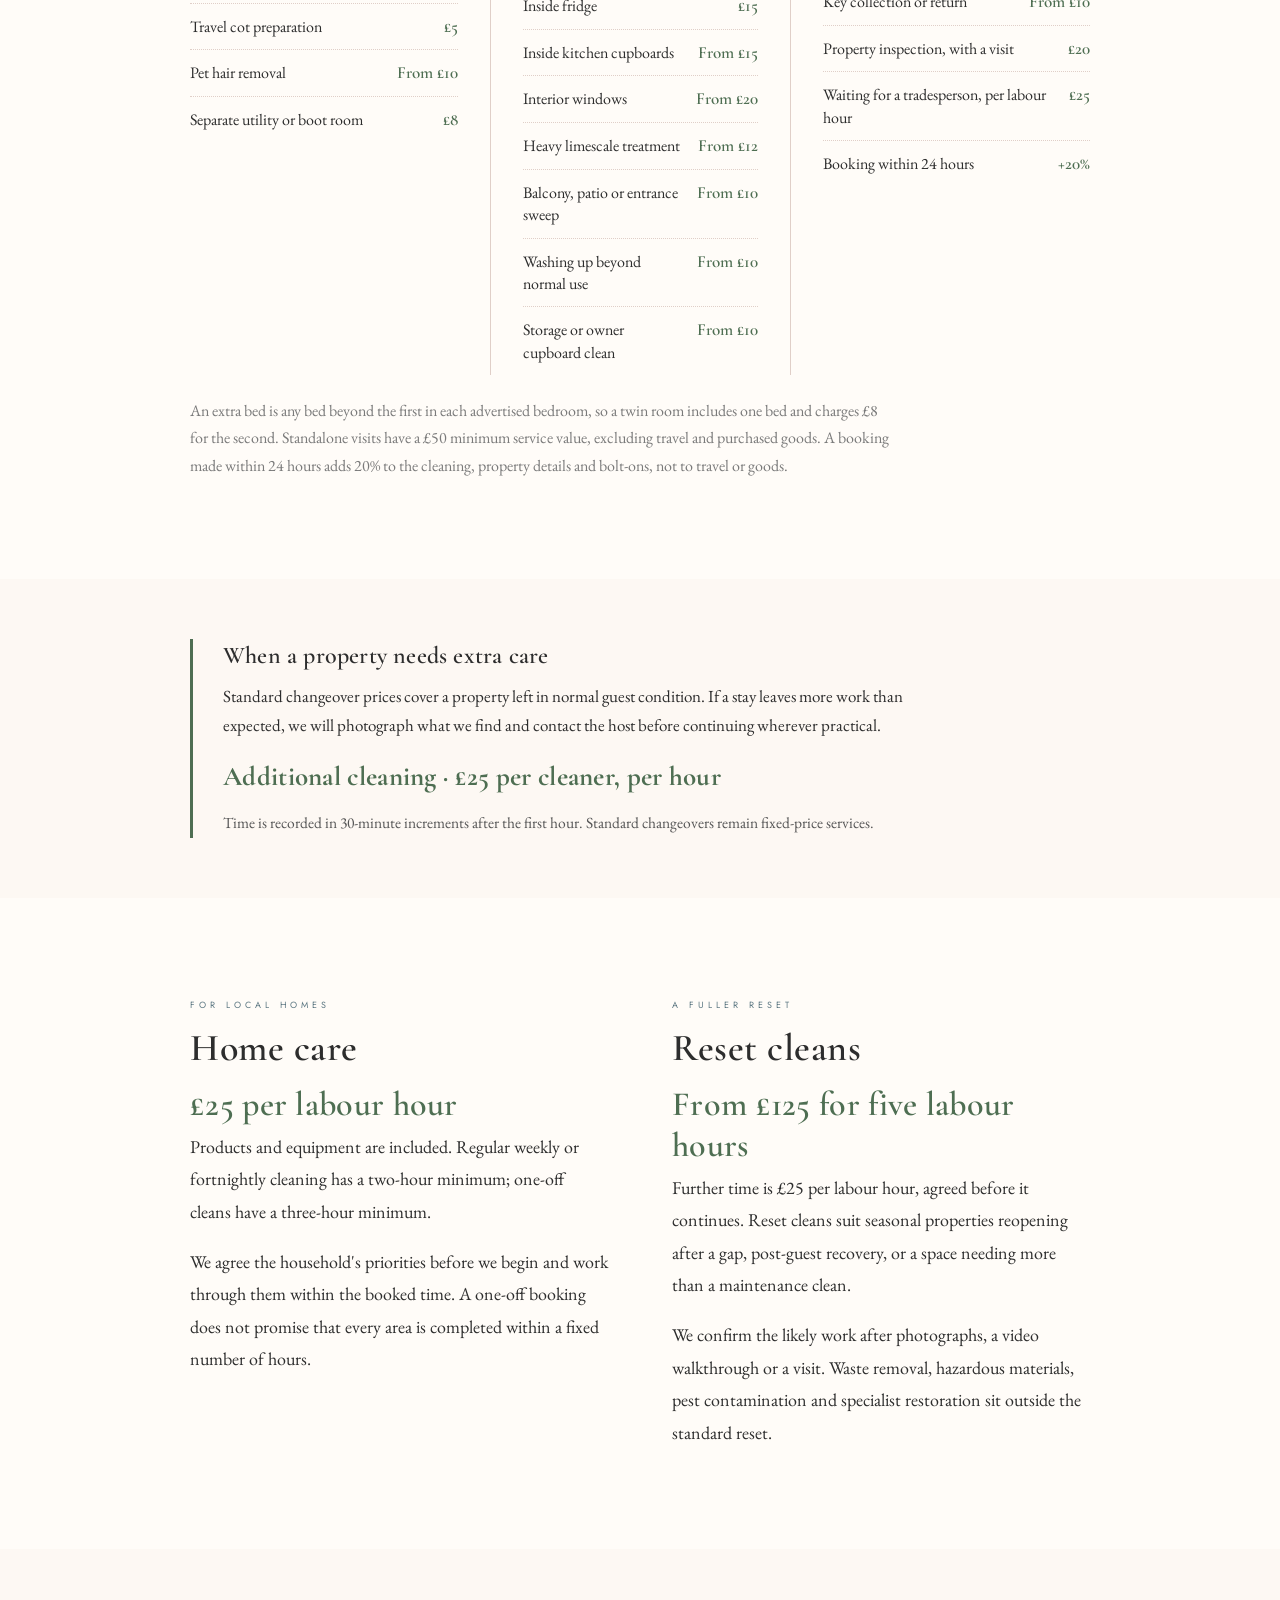
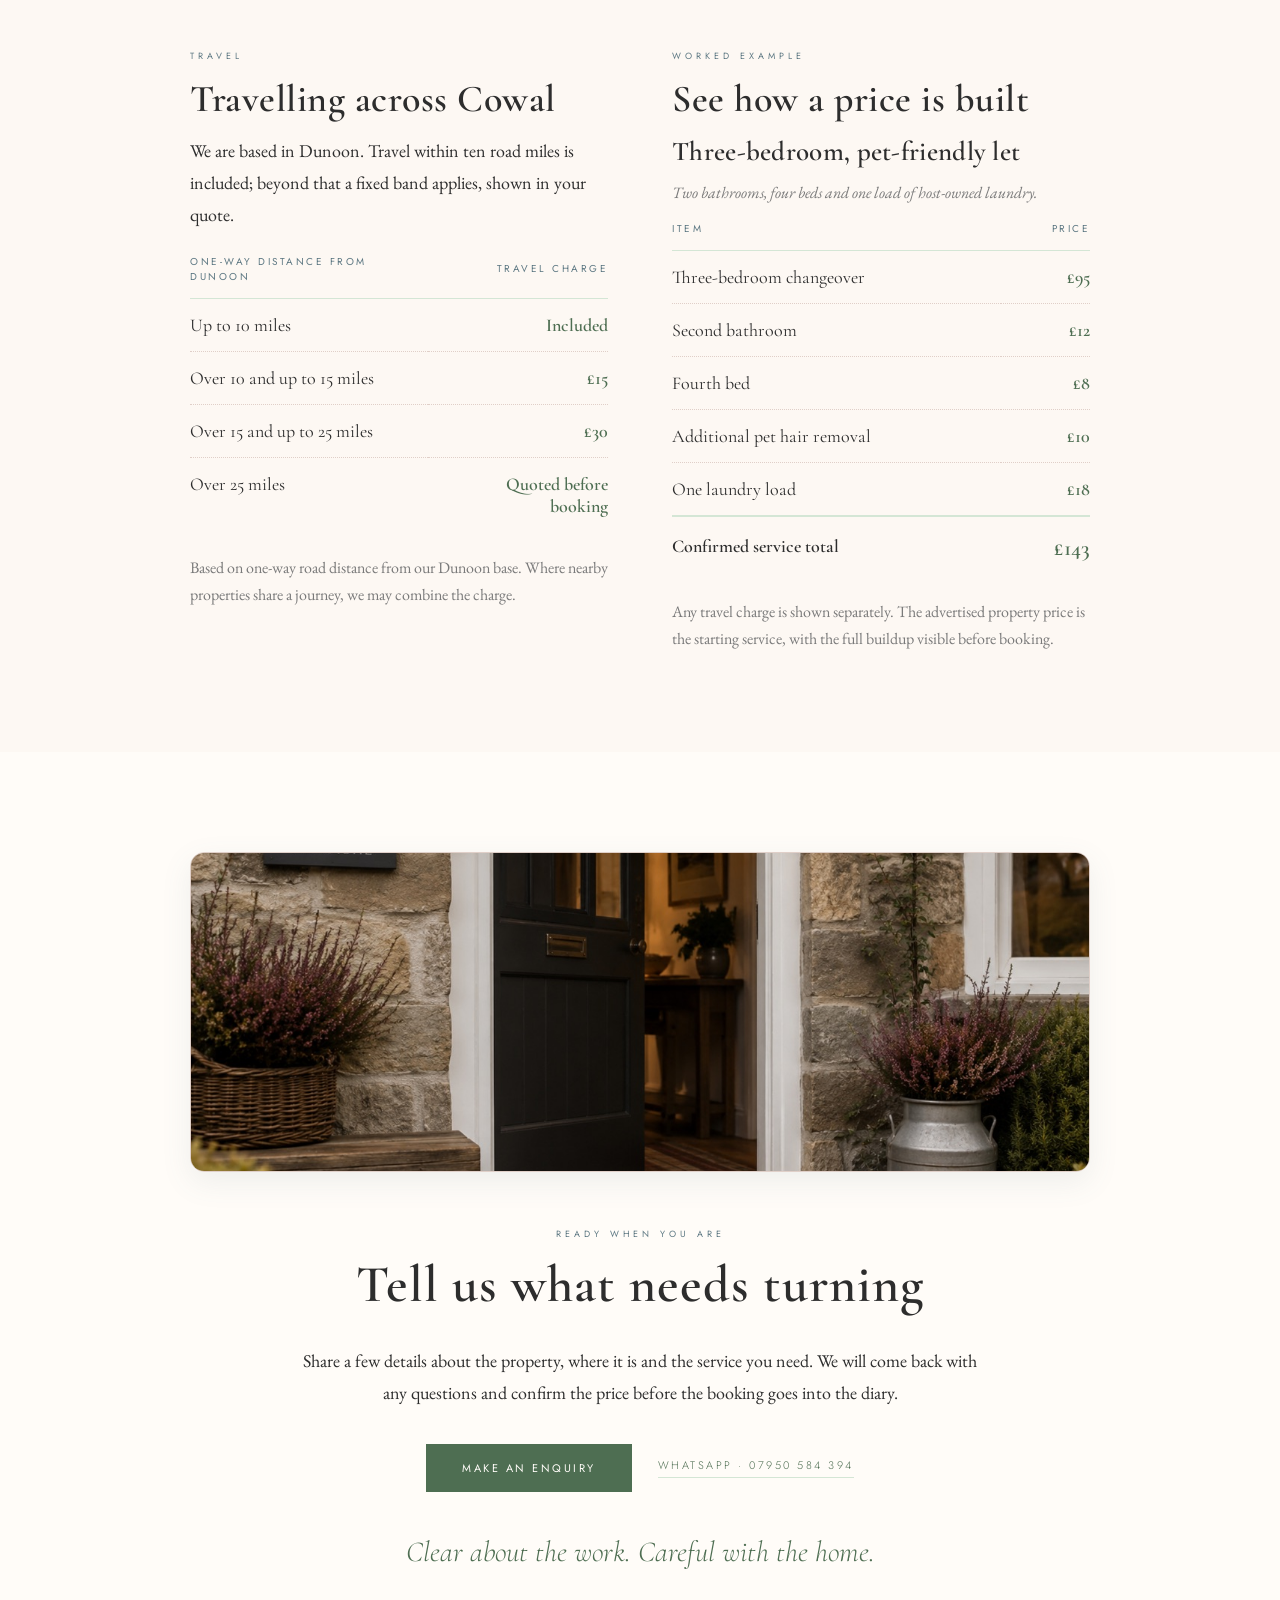
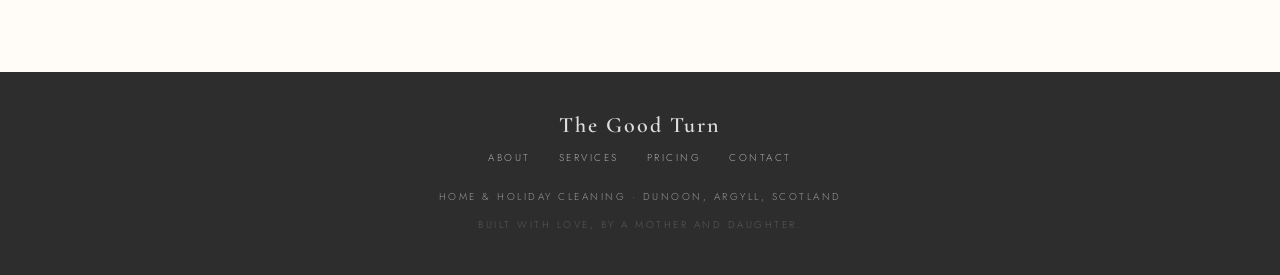
==== commit 1ade3c43: "Single Good Turn Note presentation; pricing only confirms it Homepage: - Shorten How It Works step 4" ====
--- a/pricing.html
+++ b/pricing.html
@@ -11,14 +11,14 @@
 <body>
 
 <nav>
-  <a href="index.html#home" class="nav-brand">The Good Turn</a>
+  <a href="/" class="nav-brand" aria-label="The Good Turn — home">The Good Turn</a>
   <ul class="nav-links">
-    <li><a href="index.html#about">About</a></li>
-    <li><a href="index.html#services">Services</a></li>
+    <li><a href="/#about">About</a></li>
+    <li><a href="/#services">Services</a></li>
     <li><a href="pricing.html" class="active" aria-current="page">Pricing</a></li>
-    <li><a href="index.html#contact">Contact</a></li>
+    <li><a href="/#contact">Contact</a></li>
   </ul>
-  <a href="index.html#contact" class="nav-cta">Book Now</a>
+  <a href="/#contact" class="nav-cta">Book Now</a>
 </nav>
 
 <!-- HERO -->
@@ -29,7 +29,7 @@
   <p class="page-hero-sub lead">Bedroom count gives us a starting point. Bathrooms, beds, laundry and travel tell us the rest.</p>
   <p class="page-hero-sub">Our menu shows what is included and what can be added. Any additions will be shown clearly in your quote before the booking is accepted.</p>
   <div class="cta-row center">
-    <a href="index.html#contact" class="btn-primary">Tell us about your property</a>
+    <a href="/#contact" class="btn-primary">Tell us about your property</a>
     <a href="https://wa.me/447950584394" class="hero-textlink" target="_blank" rel="noopener">WhatsApp The Good Turn</a>
   </div>
 </section>
@@ -74,18 +74,11 @@
       </ul>
     </div>
 
-    <!-- The Good Turn Note as a real paper note (the page's single card) -->
-    <div class="paper-note" style="margin-top:44px;">
-      <div class="paper-note-ribbon"></div>
-      <div class="paper-note-body">
-        <h3>A wee note before we go</h3>
-        <p>Hi Sarah, that's me finished at the cottage.</p>
-        <p>Everything is ready for the next guests and the house is locked up. You're getting a little low on washing-up liquid, and the bathroom window catch feels loose. I've added a photo so you can see it.</p>
-        <p>The finishing photos are attached.</p>
-        <p class="sign">Laura</p>
-      </div>
-    </div>
-    <p class="fine-print">Every changeover ends with a note like this. For home care a brief message is available on request, and we never photograph a private home unless you have asked.</p>
+    <!-- Good Turn Note: a compact confirmation only (the full sample lives on the homepage) -->
+    <div class="note-confirm">
+      <p><strong>Every changeover includes a Good Turn Note</strong>, confirming that the property is ready and secure, with finishing photographs and anything that may need your attention.</p>
+      <p class="fine-print">Home-care customers can receive a brief completion message if helpful. We never photograph a private home unless this has been requested and agreed.</p>
+    </div>
 
     <!-- Linen: open image-and-copy split, no coloured box -->
     <div class="pricing-split" style="margin-top:56px;">
@@ -249,7 +242,7 @@
     <h2 class="section-title">Tell us what needs turning</h2>
     <div class="prose"><p>Share a few details about the property, where it is and the service you need. We will come back with any questions and confirm the price before the booking goes into the diary.</p></div>
     <div class="cta-row center">
-      <a href="index.html#contact" class="btn-primary">Make an enquiry</a>
+      <a href="/#contact" class="btn-primary">Make an enquiry</a>
       <a href="https://wa.me/447950584394" class="contact-link" target="_blank" rel="noopener">WhatsApp · 07950 584 394</a>
     </div>
     <p class="statement">Clear about the work. Careful with the home.</p>
@@ -260,10 +253,10 @@
 <footer>
   <span class="footer-brand">The Good Turn</span>
   <nav class="footer-links" aria-label="Footer">
-    <a href="index.html#about">About</a>
-    <a href="index.html#services">Services</a>
+    <a href="/#about">About</a>
+    <a href="/#services">Services</a>
     <a href="pricing.html">Pricing</a>
-    <a href="index.html#contact">Contact</a>
+    <a href="/#contact">Contact</a>
   </nav>
   <p>Home &amp; Holiday Cleaning · Dunoon, Argyll, Scotland</p>
   <p style="margin-top:8px;opacity:0.4;">Built with love, by a mother and daughter.</p>
--- a/styles.css
+++ b/styles.css
@@ -21,8 +21,9 @@
   html { scroll-behavior: smooth; }
   body { font-family: 'Cormorant Garamond', Georgia, serif; background: var(--warm-white); color: var(--text); }
 
-  /* NAV */
-  nav {
+  /* NAV — scope to the header nav only (body > nav); the jump-links and
+     footer also use <nav>, and must NOT inherit the fixed positioning. */
+  body > nav {
     position: fixed; top: 0; left: 0; right: 0; z-index: 100;
     background: rgba(255,252,248,0.95); backdrop-filter: blur(8px);
     border-bottom: 1px solid var(--rule);
@@ -168,7 +169,7 @@
 
   /* RESPONSIVE */
   @media (max-width: 768px) {
-    nav { padding: 0 20px; }
+    body > nav { padding: 0 20px; }
     .nav-links { display: none; }
     section { padding: 70px 24px; }
     .about-grid { grid-template-columns: 1fr; gap: 40px; }
@@ -368,7 +369,13 @@
 
 /* Good Turn Note feature section */
 #good-turn-note { background: var(--cream); }
-.note-feature { align-items: center; }
+.note-feature { align-items: start; }
+
+/* Pricing page: compact "note is included" confirmation (open, narrow green rule, no box) */
+.note-confirm { margin-top: 40px; border-left: 3px solid var(--green-deep); padding-left: 26px; max-width: 720px; }
+.note-confirm > p { font-family: 'EB Garamond', Georgia, serif; font-size: 18px; line-height: 1.7; color: var(--text); }
+.note-confirm strong { font-weight: 600; color: var(--green-deep); }
+.note-confirm .fine-print { margin-top: 12px; }
 
 /* The sample note card — a thoughtful local note, not a software dashboard */
 .note-card { background: var(--warm-white); border: 1px solid var(--rule); border-radius: 16px; box-shadow: 0 14px 38px rgba(92,119,130,0.12); overflow: hidden; }
@@ -450,3 +457,7 @@
   .bolt-col { padding: 0; }
   .bolt-col + .bolt-col { border-left: none; border-top: 1px solid var(--rule); margin-top: 30px; padding-top: 30px; }
 }
+
+/* Make the logo read as a clickable home link */
+.nav-brand { transition: color 0.2s; }
+.nav-brand:hover { color: var(--green-deep); }
